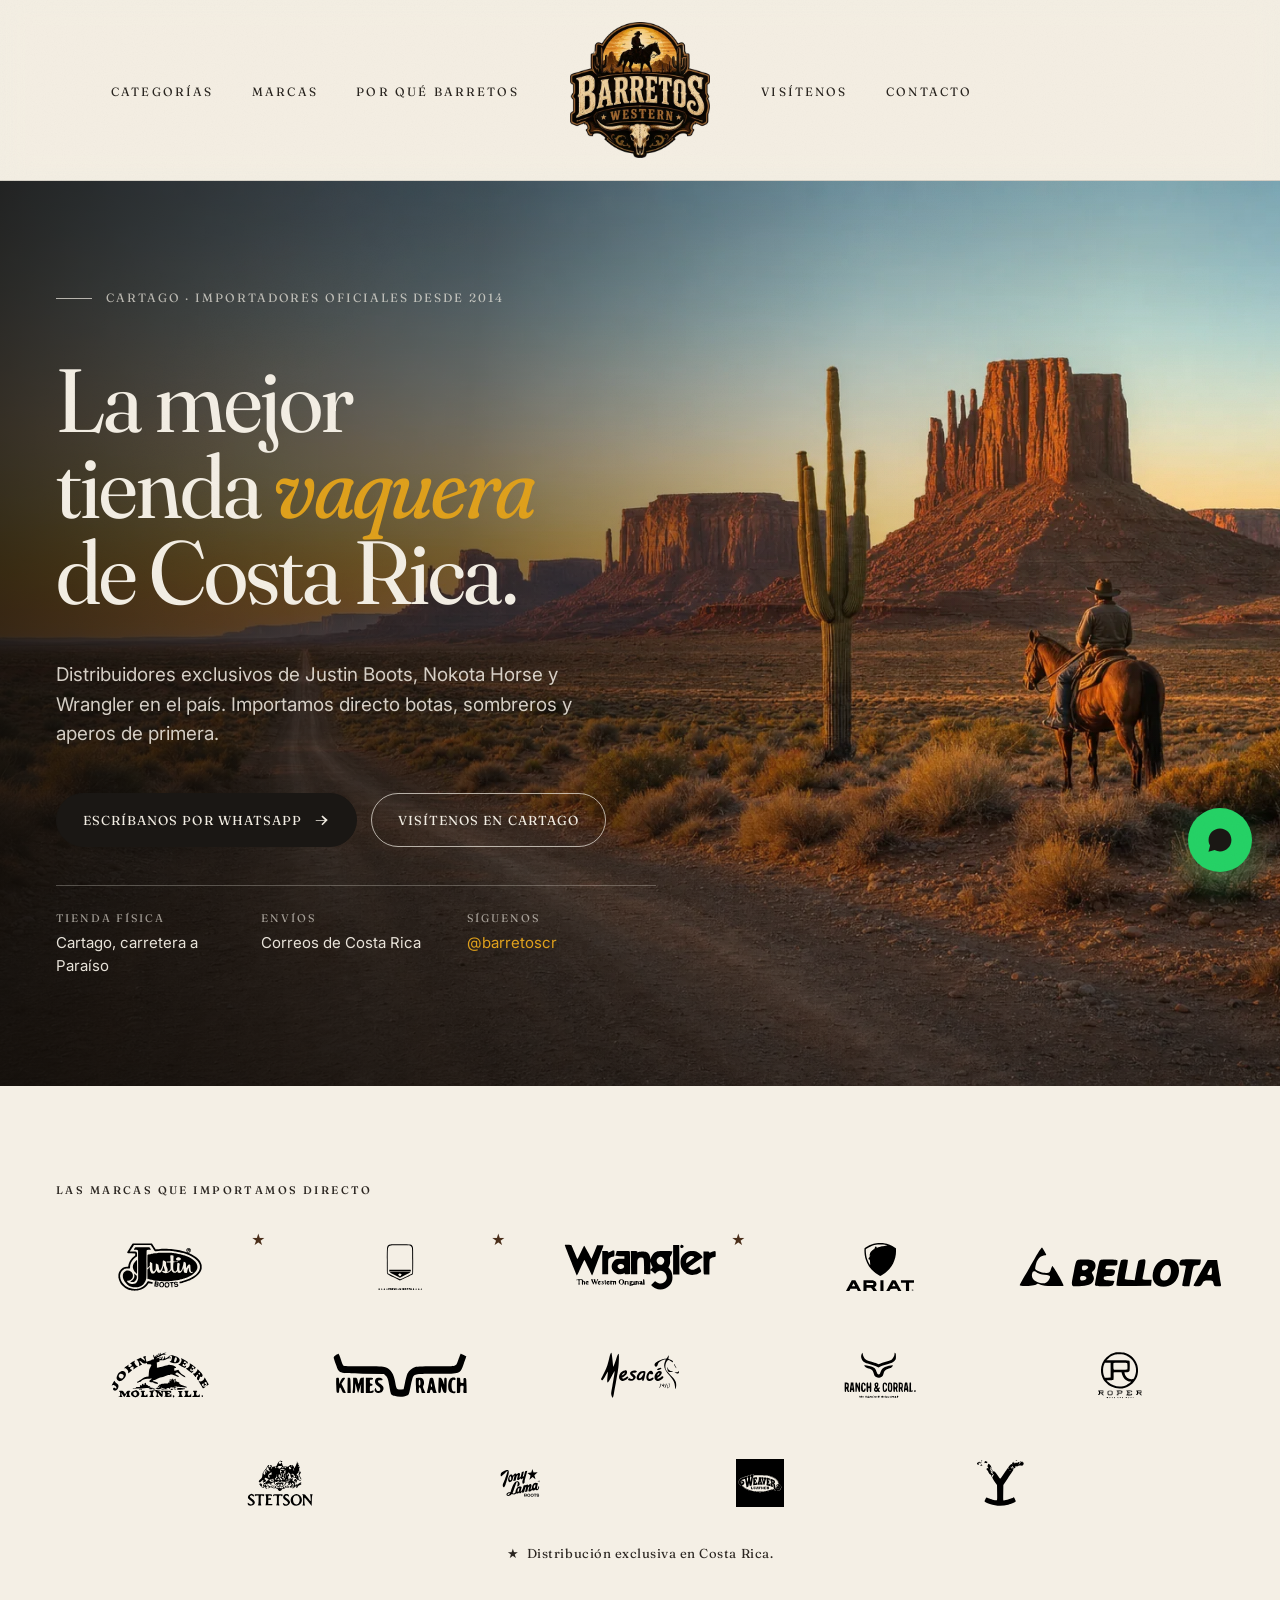
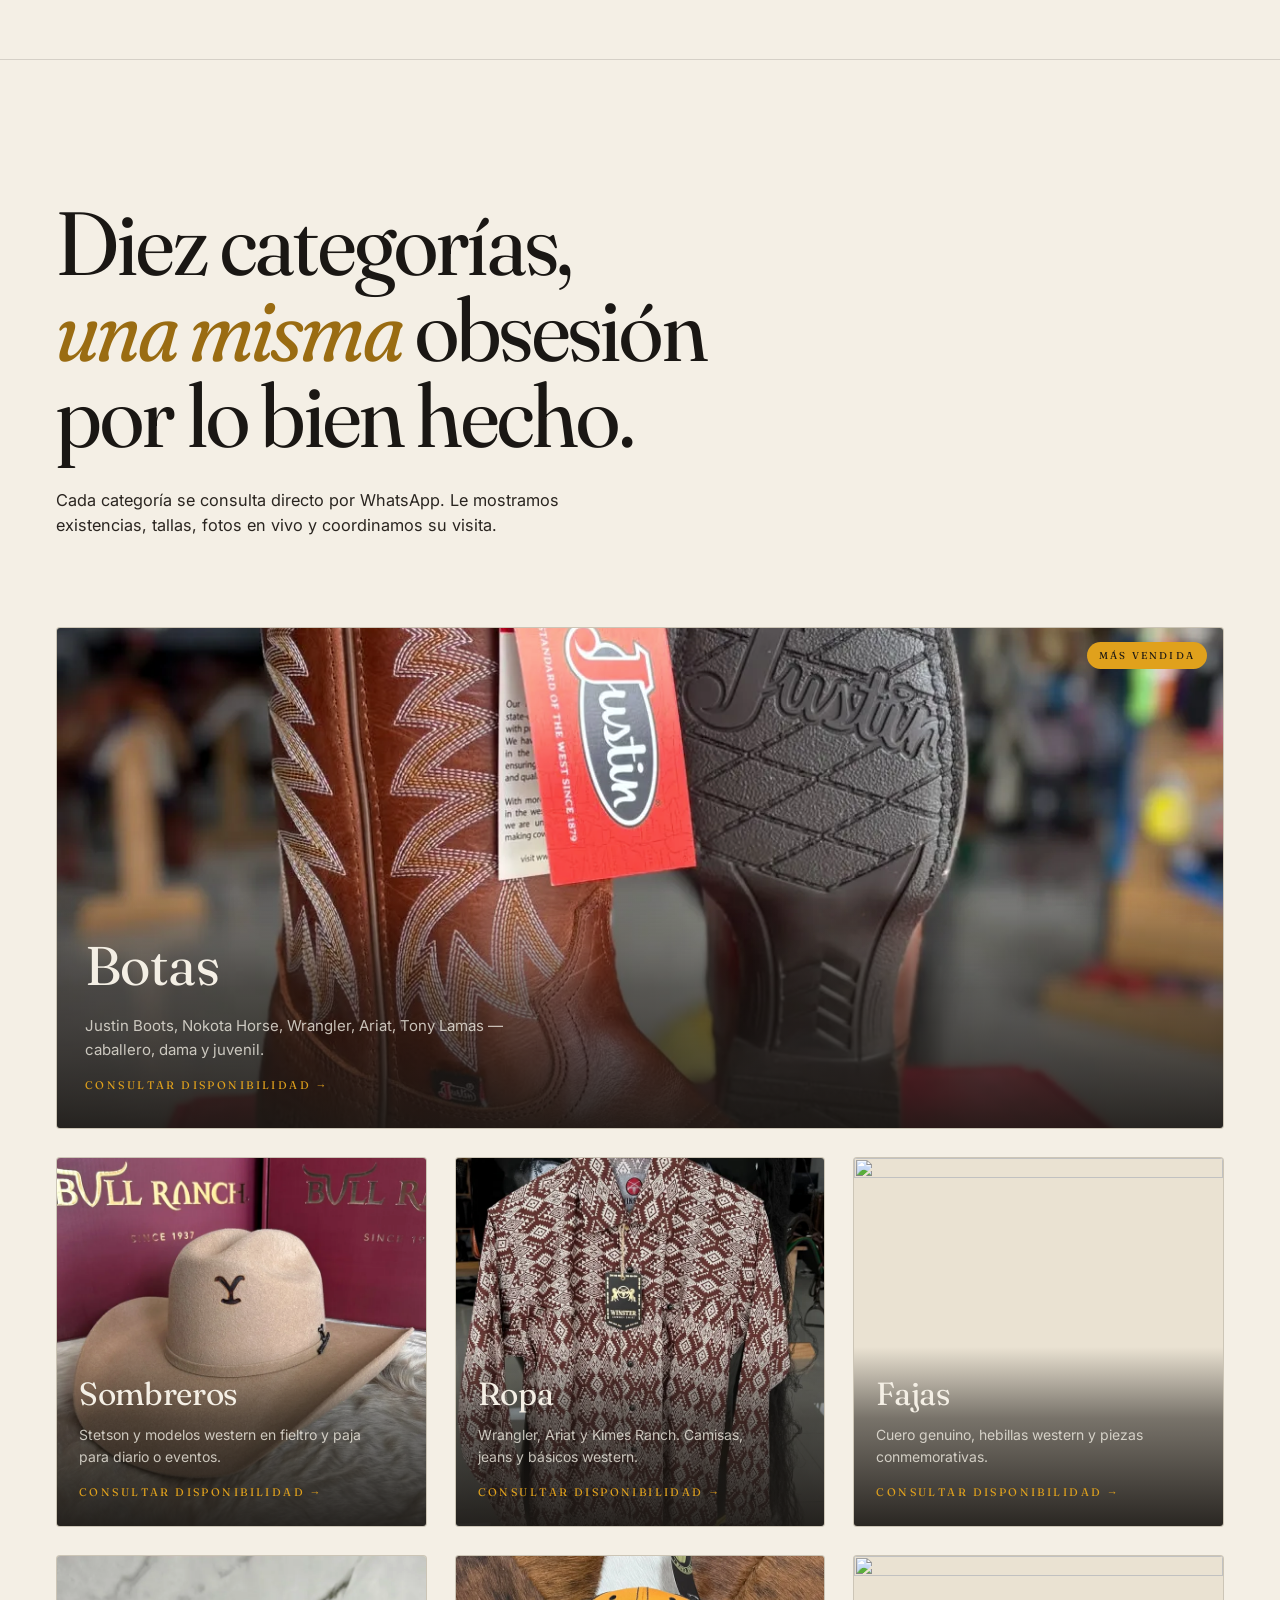
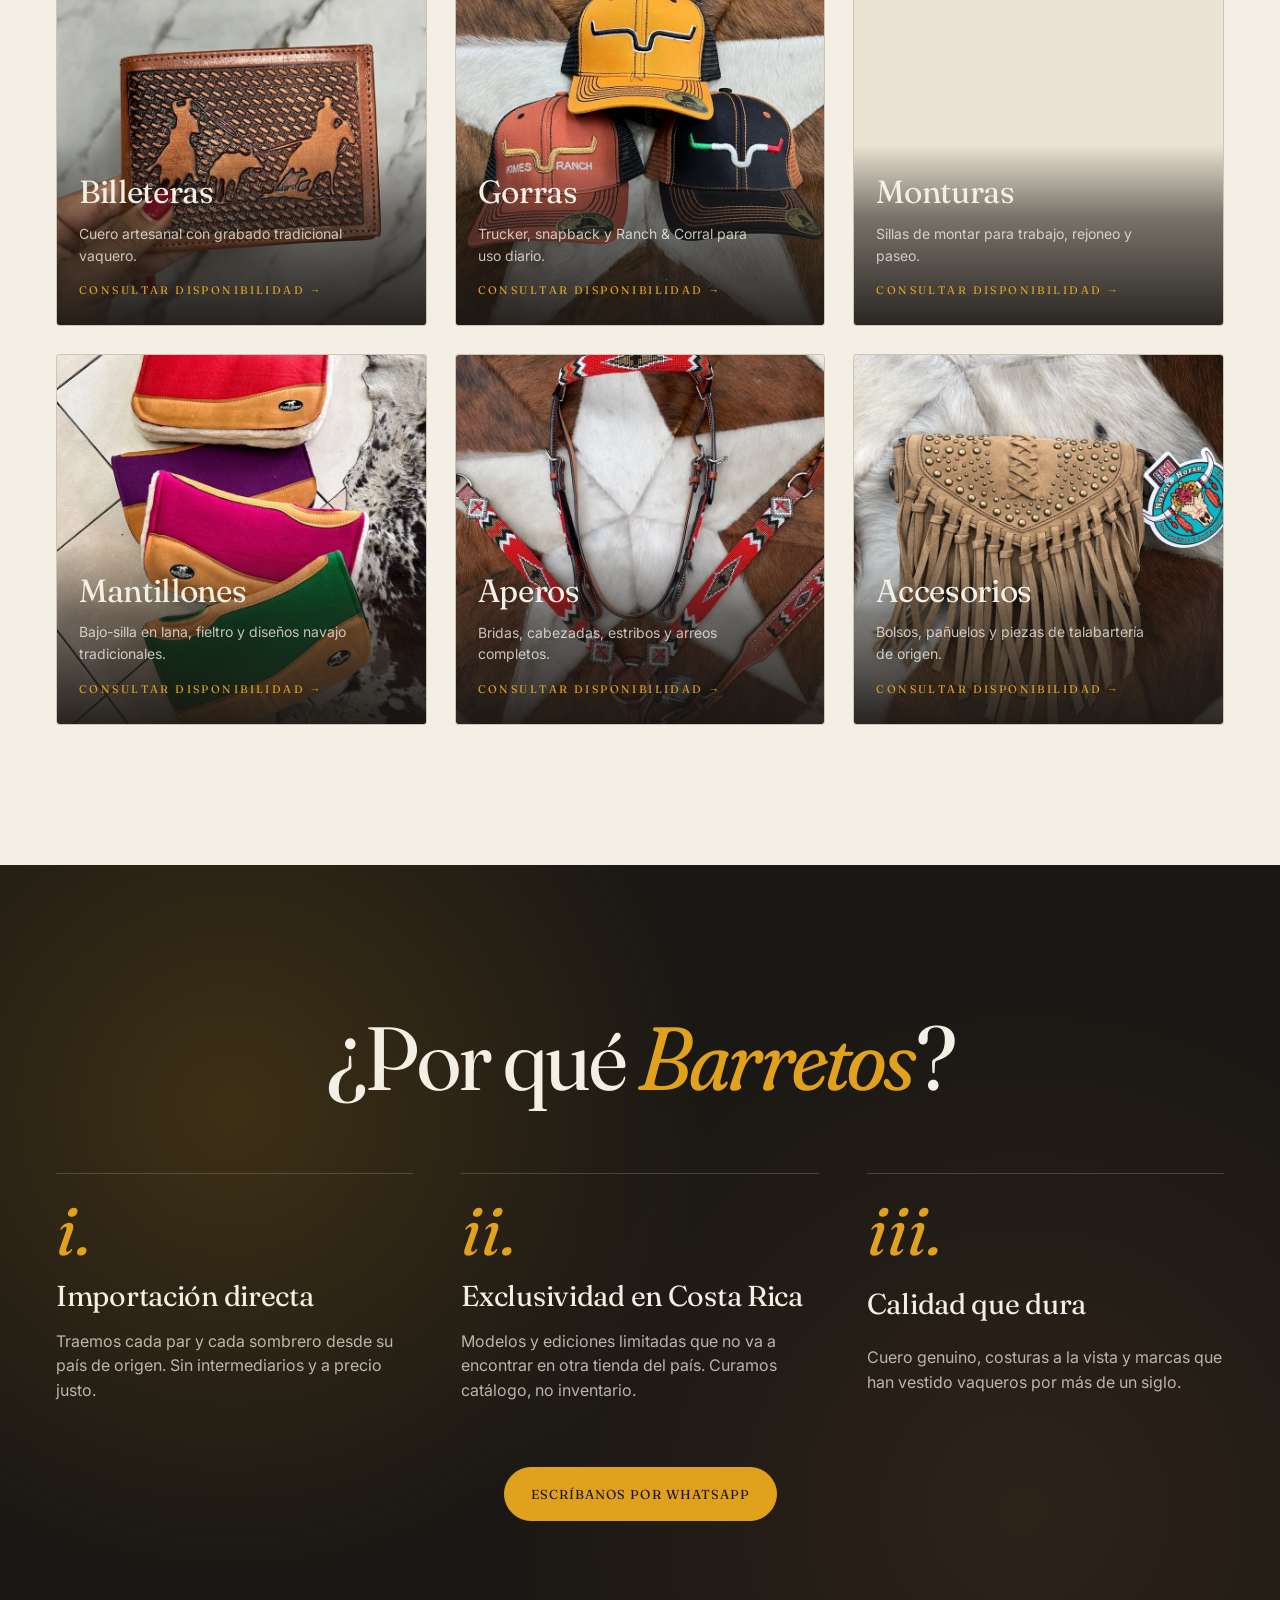
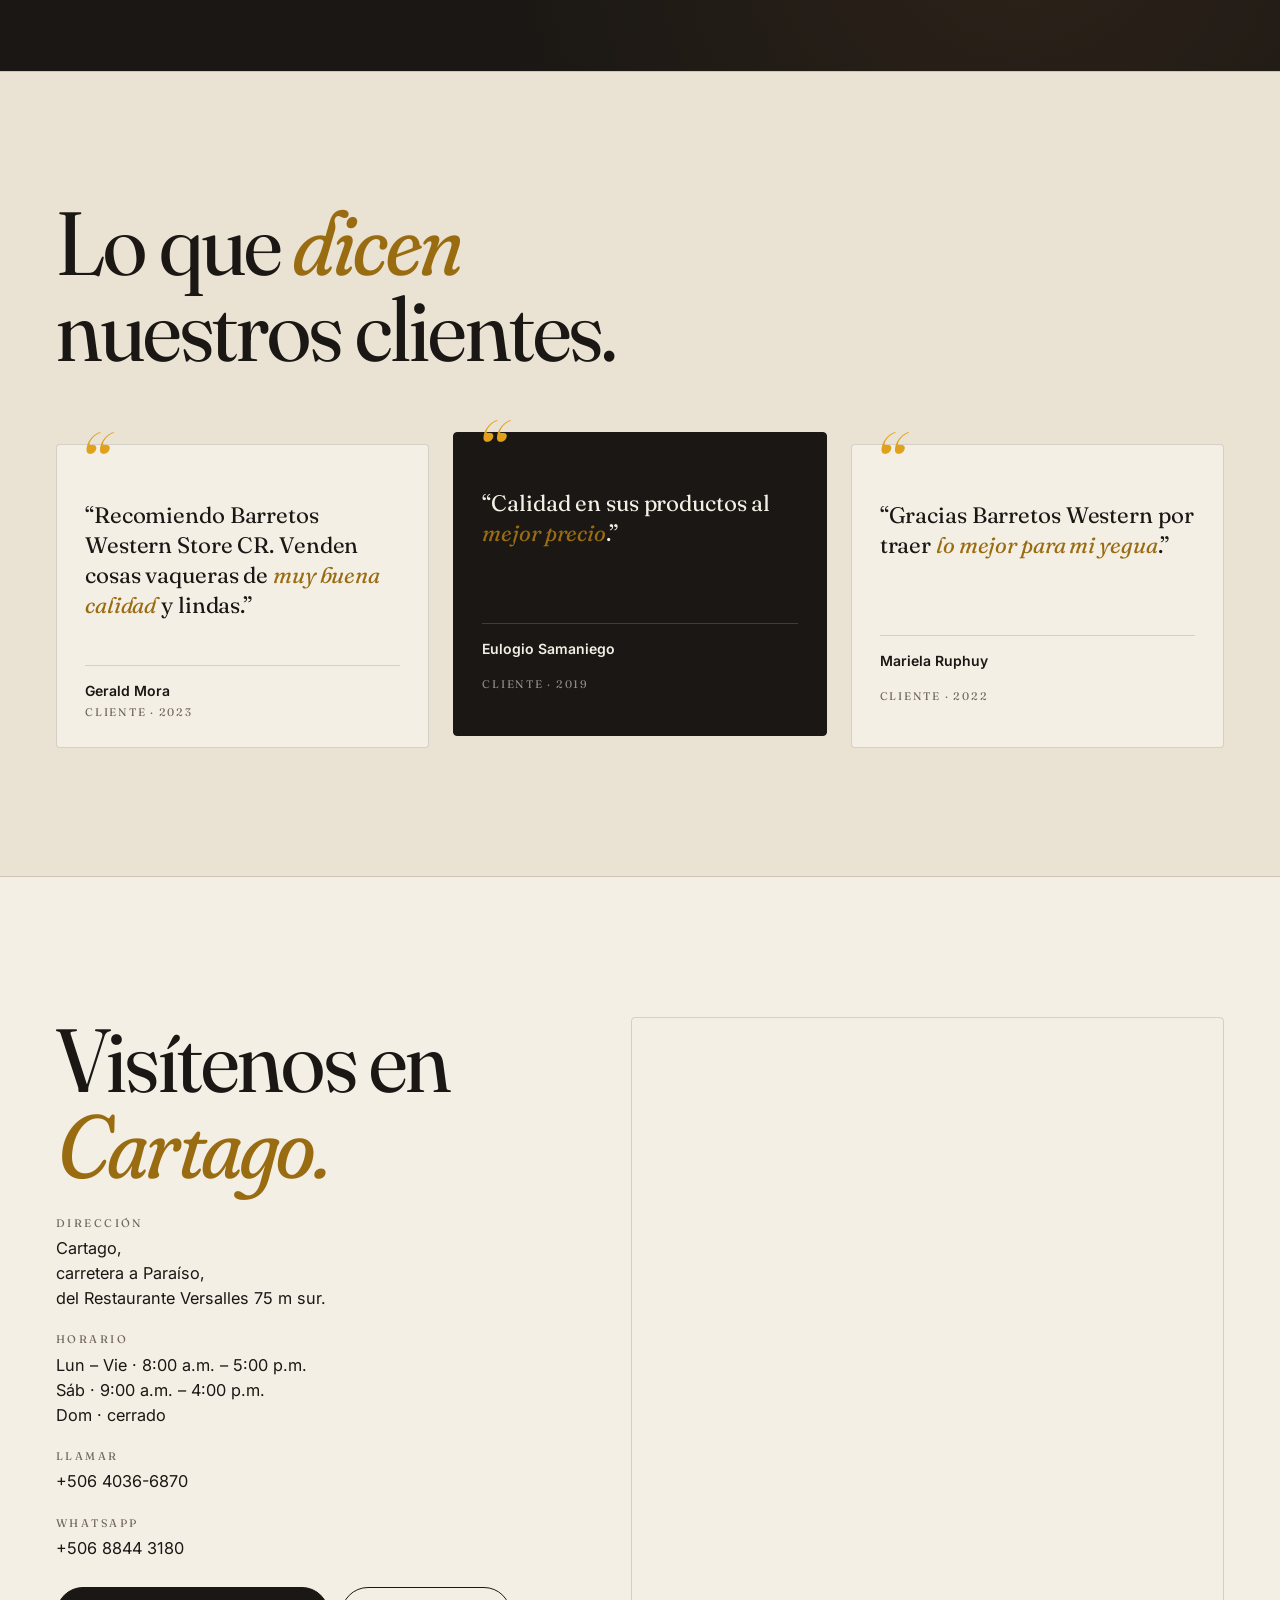
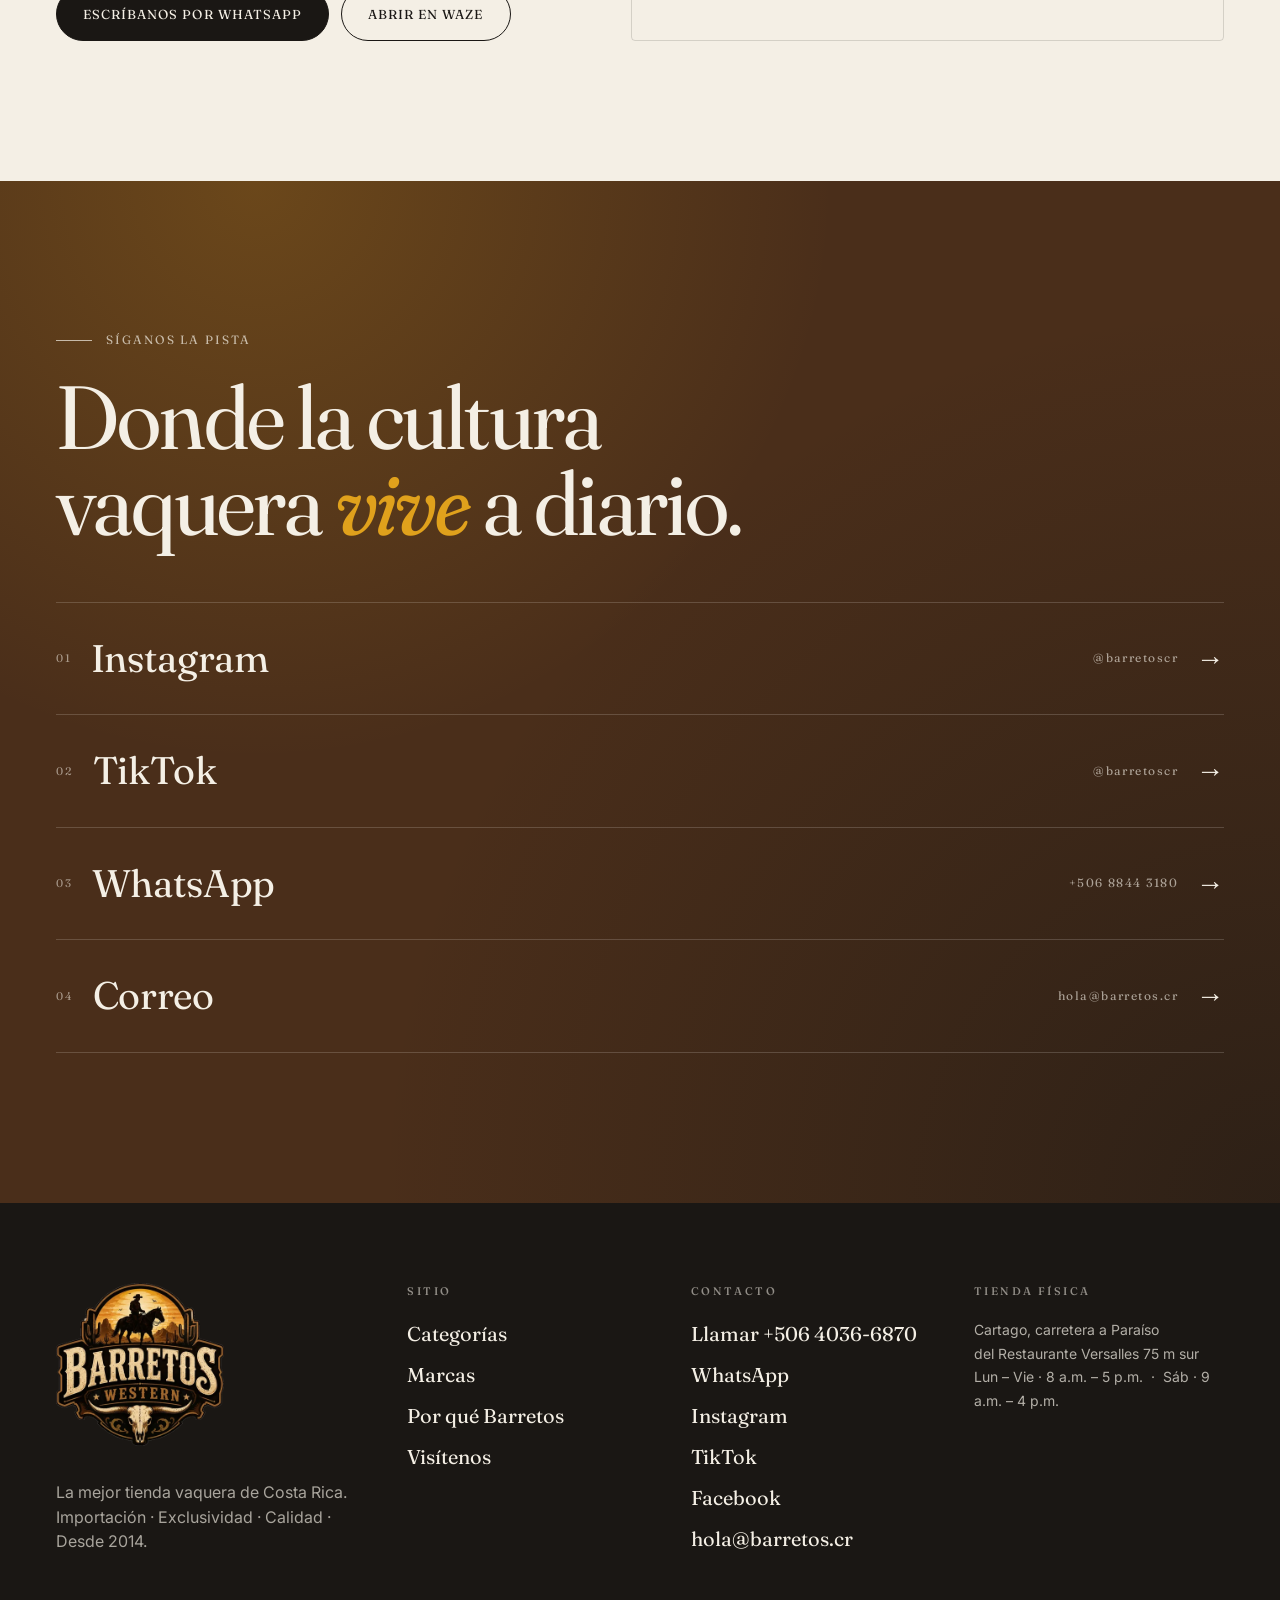
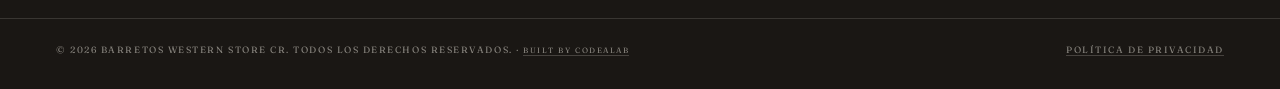
==== index.html @ cfe8e781 "fix(a11y): MEDIO/BAJO codex — contraste, JSON-LD, referrerpolicy, og privacidad, fonts async - FAB W" ====
<!doctype html>
<html lang="es-CR">
<head>
<meta charset="utf-8">
<meta name="viewport" content="width=device-width, initial-scale=1, viewport-fit=cover">
<meta name="theme-color" content="#1A1714">

<link rel="icon" href="favicon.ico" sizes="any">
<link rel="icon" href="assets/favicon.svg" type="image/svg+xml">
<link rel="apple-touch-icon" href="apple-touch-icon.png">

<title>Barretos Western Store · Tienda Vaquera en Cartago, Costa Rica</title>
<meta name="description" content="Distribuidores exclusivos de Justin Boots, Nokota Horse y Wrangler en Costa Rica. Botas, sombreros y aperos western importados directo desde 2014. Escríbanos por WhatsApp.">
<link rel="canonical" href="https://barretos.cr/">

<meta name="google-site-verification" content="Bd5Yy27x1V4vq8RcGWsoRCzhiceaFvMi2qmmuk29bGI">

<meta property="og:type" content="website">
<meta property="og:locale" content="es_CR">
<meta property="og:site_name" content="Barretos Western Store">
<meta property="og:title" content="Barretos Western Store · La mejor tienda vaquera de Costa Rica">
<meta property="og:description" content="Distribuidores exclusivos de Justin Boots, Nokota Horse y Wrangler en Costa Rica. Botas, sombreros y aperos western importados directo desde 2014. Escríbanos por WhatsApp.">
<meta property="og:url" content="https://barretos.cr/">
<meta property="og:image" content="https://barretos.cr/og.jpg">
<meta property="og:image:width" content="1200">
<meta property="og:image:height" content="630">
<meta property="og:image:type" content="image/jpeg">
<meta property="og:image:alt" content="Logo de Barretos Western Store sobre fondo crema">
<meta name="twitter:card" content="summary_large_image">
<meta name="twitter:image" content="https://barretos.cr/og.jpg">
<meta name="twitter:image:alt" content="Logo de Barretos Western Store">

<link rel="preconnect" href="https://fonts.googleapis.com">
<link rel="preconnect" href="https://fonts.gstatic.com" crossorigin>
<link rel="preconnect" href="https://images.unsplash.com">
<link href="https://fonts.googleapis.com/css2?family=Fraunces:ital,opsz,wght,SOFT@0,9..144,300..900,30..100;1,9..144,300..900,30..100&family=Inter:wght@300;400;500;600;700&display=swap" rel="stylesheet" media="print" onload="this.media='all'">
<noscript><link href="https://fonts.googleapis.com/css2?family=Fraunces:ital,opsz,wght,SOFT@0,9..144,300..900,30..100;1,9..144,300..900,30..100&family=Inter:wght@300;400;500;600;700&display=swap" rel="stylesheet"></noscript>

<link rel="stylesheet" href="assets/styles.css?v=20260610">

<script type="application/ld+json">
{
  "@context": "https://schema.org",
  "@type": "ClothingStore",
  "@id": "https://barretos.cr/#store",
  "name": "Barretos Western Store",
  "alternateName": "Barretos CR",
  "legalName": "Grupo Barretos Sociedad Anónima",
  "taxID": "3-101-903898",
  "url": "https://barretos.cr",
  "logo": "https://barretos.cr/assets/logo-illustrated-800.webp",
  "image": "https://barretos.cr/og.jpg",
  "description": "Tienda vaquera líder en Cartago, Costa Rica. Botas, sombreros, camisas, cinturones y accesorios western importados de marcas reconocidas a nivel mundial.",
  "telephone": "+50640366870",
  "email": "hola@barretos.cr",
  "contactPoint": [
    {
      "@type": "ContactPoint",
      "telephone": "+50640366870",
      "contactType": "customer service",
      "areaServed": "CR",
      "availableLanguage": ["Spanish"]
    },
    {
      "@type": "ContactPoint",
      "telephone": "+50688443180",
      "contactType": "sales",
      "areaServed": "CR",
      "availableLanguage": ["Spanish"]
    }
  ],
  "priceRange": "$$",
  "currenciesAccepted": "CRC, USD",
  "address": {
    "@type": "PostalAddress",
    "streetAddress": "Carretera a Paraíso, del Restaurante Versalles 75 m sur",
    "addressLocality": "Cartago",
    "addressRegion": "Cartago",
    "postalCode": "30101",
    "addressCountry": "CR"
  },
  "geo": {
    "@type": "GeoCoordinates",
    "latitude": 9.8600137,
    "longitude": -83.9061027
  },
  "openingHoursSpecification": [
    {
      "@type": "OpeningHoursSpecification",
      "dayOfWeek": ["Monday","Tuesday","Wednesday","Thursday","Friday"],
      "opens": "08:00",
      "closes": "17:00"
    },
    {
      "@type": "OpeningHoursSpecification",
      "dayOfWeek": "Saturday",
      "opens": "09:00",
      "closes": "16:00"
    }
  ],
  "sameAs": [
    "https://www.instagram.com/barretoscr/",
    "https://www.tiktok.com/@barretoscr",
    "https://www.facebook.com/LaredoWesternWearCR/"
  ]
}
</script>

</head>
<body>
<a class="skip-link" href="#main">Saltar al contenido</a>

<header class="site-header" data-header>
  <div class="container header-inner">
    <button class="nav-toggle" data-nav-toggle aria-label="Abrir menú" aria-expanded="false" aria-controls="mobile-nav">
      <span></span><span></span><span></span>
    </button>

    <nav class="site-nav site-nav--left" aria-label="Navegación principal izquierda">
      <ul>
        <li><a href="#categorias">Categorías</a></li>
        <li><a href="#marcas">Marcas</a></li>
        <li><a href="#por-que">Por qué Barretos</a></li>
      </ul>
    </nav>

    <a class="brand" href="/" aria-label="Barretos Western Store, inicio">
      <img class="brand-mark" src="assets/logo-illustrated-400.webp" srcset="assets/logo-illustrated-400.webp 400w, assets/logo-illustrated-800.webp 800w" sizes="(min-width: 860px) 140px, 96px" width="1211" height="1174" alt="Barretos Western Store CR">

    </a>

    <nav class="site-nav site-nav--right" aria-label="Navegación principal derecha">
      <ul>
        <!-- <li><a href="#instagram">Galería</a></li> — oculto con el feed de IG -->
        <li><a href="#visitenos">Visítenos</a></li>
        <li><a href="#connect">Contacto</a></li>
      </ul>
    </nav>

    <span class="header-spacer" aria-hidden="true"></span>
  </div>

  <div class="mobile-nav" id="mobile-nav" hidden>
    <ul>
      <li><a href="#categorias">Categorías</a></li>
      <li><a href="#marcas">Marcas</a></li>
      <li><a href="#por-que">Por qué Barretos</a></li>
      <!-- <li><a href="#instagram">Galería</a></li> — oculto con el feed de IG -->
      <li><a href="#testimonios">Testimonios</a></li>
      <li><a href="#visitenos">Visítenos</a></li>
      <li><a href="#connect">Contacto</a></li>
    </ul>
  </div>
</header>

<a class="fab-whatsapp" href="https://wa.me/50688443180?text=Hola%20Barretos" rel="noopener" aria-label="Escribir por WhatsApp">
  <svg viewBox="0 0 24 24" width="28" height="28" aria-hidden="true">
    <path fill="currentColor" d="M17.5 14.4c-.3-.1-1.7-.8-2-.9-.3-.1-.5-.2-.7.2-.2.3-.8.9-1 1.1-.2.2-.4.2-.7.1-.3-.1-1.3-.5-2.5-1.5-.9-.8-1.5-1.8-1.7-2.1-.2-.3 0-.5.1-.6.1-.1.3-.4.4-.5.2-.2.2-.3.3-.5.1-.2 0-.4 0-.5-.1-.1-.7-1.7-1-2.3-.2-.5-.5-.5-.7-.5h-.6c-.2 0-.5.1-.8.4-.3.3-1 1-1 2.4 0 1.5 1 2.8 1.2 3 .1.2 2.1 3.2 5 4.4.7.3 1.3.5 1.7.6.7.2 1.4.2 1.9.1.6-.1 1.7-.7 2-1.4.2-.7.2-1.2.2-1.4 0-.1-.2-.2-.5-.4M12 2.2C6.6 2.2 2.2 6.6 2.2 12c0 1.7.4 3.3 1.3 4.8L2.1 22l5.3-1.4c1.4.8 3 1.2 4.6 1.2 5.4 0 9.8-4.4 9.8-9.8S17.4 2.2 12 2.2"/>
  </svg>
  <span class="fab-label">WhatsApp</span>
</a>

<main id="main">

  <!-- ━━━━━━━━━━━━━━━━━━━━ HERO ━━━━━━━━━━━━━━━━━━━━ -->
  <section class="hero" aria-labelledby="hero-title">
    <!-- TODO alt: deja vacío — imagen decorativa de ambiente (paisaje desértico al atardecer) -->
    <picture>
      <!-- Portrait crop for phones/tablets (taller source = sharp on hi-DPR vertical viewports) -->
      <source media="(max-width: 959px)" srcset="assets/hero-desert-portrait.webp" width="1024" height="1536">
      <img class="hero-img" src="assets/hero-desert.webp" alt="" aria-hidden="true"
           width="1536" height="1024" fetchpriority="high">
    </picture>
    <div class="container hero-grid">
      <div class="hero-copy">
        <p class="eyebrow eyebrow--light">
          <span class="rule"></span>
          Cartago · Importadores oficiales desde 2014
        </p>
        <h1 id="hero-title" class="display display--light">
          La mejor tienda
          <em>vaquera</em>
          de Costa&nbsp;Rica.
        </h1>
        <p class="lead lead--light">
          Distribuidores exclusivos de Justin Boots, Nokota Horse y Wrangler
          en el país. Importamos directo botas, sombreros y aperos de primera.
        </p>
        <div class="hero-cta">
          <a class="btn btn--primary" href="https://wa.me/50688443180?text=Hola%20Barretos%2C%20quiero%20m%C3%A1s%20info" rel="noopener">
            Escríbanos por WhatsApp
            <svg viewBox="0 0 24 24" width="18" height="18" aria-hidden="true"><path fill="currentColor" d="M5 12h12.2l-4.6-4.6 1.4-1.4L21 12l-7 7-1.4-1.4 4.6-4.6H5z"/></svg>
          </a>
          <a class="btn btn--ghost btn--ghost-light" href="#visitenos">Visítenos en Cartago</a>
        </div>

        <dl class="hero-meta hero-meta--light">
          <div>
            <dt>Tienda física</dt>
            <dd>Cartago, carretera a Paraíso</dd>
          </div>
          <div>
            <dt>Envíos</dt>
            <dd>Correos de Costa Rica</dd>
          </div>
          <div>
            <dt>Síguenos</dt>
            <dd><a href="https://instagram.com/barretoscr" rel="noopener">@barretoscr</a></dd>
          </div>
        </dl>
      </div>
    </div>
  </section>

  <!-- ━━━━━━━━━━━━━━━━━━━━ MARCAS ━━━━━━━━━━━━━━━━━━━━ -->
  <section class="brands" id="marcas" aria-labelledby="brands-title">
    <div class="container">
      <header class="section-head section-head--mini">
        <h2 id="brands-title" class="kicker">Las marcas que importamos directo</h2>
      </header>
      <ul class="brand-grid" role="list">
        <li class="brand brand--exclusive">
          <img class="brand-logo" src="assets/brands/justin-boots.svg" alt="Justin Boots" title="Justin Boots — Distribución exclusiva en Costa Rica" loading="lazy">
          <span class="brand-tag" aria-label="Distribución exclusiva en Costa Rica">★</span>
        </li>
        <li class="brand brand--exclusive">
          <img class="brand-logo" src="assets/brands/nokota-horse.svg" alt="Nokota Horse" title="Nokota Horse — Distribución exclusiva en Costa Rica" loading="lazy">
          <span class="brand-tag" aria-label="Distribución exclusiva en Costa Rica">★</span>
        </li>
        <li class="brand brand--exclusive">
          <img class="brand-logo" src="assets/brands/wrangler.svg" alt="Wrangler" title="Wrangler — Distribución exclusiva en Costa Rica" loading="lazy">
          <span class="brand-tag" aria-label="Distribución exclusiva en Costa Rica">★</span>
        </li>
        <li class="brand">
          <img class="brand-logo" src="assets/brands/ariat.svg" alt="Ariat" title="Ariat" loading="lazy">
        </li>
        <li class="brand">
          <img class="brand-logo" src="assets/brands/bellota.svg" alt="Bellota" title="Bellota" loading="lazy">
        </li>
        <li class="brand">
          <img class="brand-logo" src="assets/brands/john-deere.svg" alt="John Deere" title="John Deere" loading="lazy">
        </li>
        <li class="brand">
          <img class="brand-logo" src="assets/brands/kimes-ranch.svg" alt="Kimes Ranch" title="Kimes Ranch" loading="lazy">
        </li>
        <li class="brand">
          <img class="brand-logo" src="assets/brands/mesace.svg" alt="Mesacé" title="Mesacé" loading="lazy">
        </li>
        <li class="brand">
          <img class="brand-logo" src="assets/brands/ranch-corral.svg" alt="Ranch &amp; Corral" title="Ranch & Corral" loading="lazy">
        </li>
        <li class="brand">
          <img class="brand-logo" src="assets/brands/roper.svg" alt="Roper" title="Roper" loading="lazy">
        </li>
        <li class="brand">
          <img class="brand-logo" src="assets/brands/stetson.svg" alt="Stetson" title="Stetson" loading="lazy">
        </li>
        <li class="brand">
          <img class="brand-logo" src="assets/brands/tony-lamas.svg" alt="Tony Lamas" title="Tony Lamas" loading="lazy">
        </li>
        <li class="brand">
          <img class="brand-logo" src="assets/brands/weaver.svg" alt="Weaver Leather" title="Weaver Leather" loading="lazy">
        </li>
        <li class="brand">
          <img class="brand-logo" src="assets/brands/yellowstone.svg" alt="Yellowstone" title="Yellowstone" loading="lazy">
        </li>
      </ul>
      <p class="brand-legend"><span class="brand-tag" aria-hidden="true">★</span> Distribución exclusiva en Costa Rica.</p>
    </div>
  </section>

  <!-- ━━━━━━━━━━━━━━━━━━━━ CATEGORÍAS ━━━━━━━━━━━━━━━━━━━━ -->
  <section class="categories" id="categorias" aria-labelledby="cat-title">
    <div class="container">
      <header class="section-head">
        <h2 id="cat-title" class="display display--md">
          Diez categorías,<br>
          <em>una misma</em> obsesión por lo bien hecho.
        </h2>
        <p class="section-sub">
          Cada categoría se consulta directo por WhatsApp. Le mostramos
          existencias, tallas, fotos en vivo y coordinamos su visita.
        </p>
      </header>

      <!--
        Fotos reales del catálogo (assets/categorias/, curadas en
        docs/client-photos/productos/selects/). Cada tarjeta lleva dos:
        la base y una segunda (.cat-img--alt) que entra por crossfade
        en hover (desktop) o alternancia automática (touch).
        TODO pendiente del cliente: fotos reales de Fajas y Monturas
        (esas dos tarjetas siguen con placeholder de Unsplash).
      -->
      <ul class="cat-grid" role="list">
        <li class="cat-card cat-card--lg">
          <a href="https://wa.me/50688443180?text=Hola%20Barretos%2C%20quiero%20ver%20botas" rel="noopener">
            <span class="cat-badge" aria-label="Categoría más vendida">Más vendida</span>
            <img src="assets/categorias/botas-1.webp" alt="Botas Justin Boots de cuero cognac sobre su caja original — caballero" loading="lazy" width="1200" height="1200">
            <img class="cat-img--alt" src="assets/categorias/botas-2.webp" alt="" aria-hidden="true" loading="lazy" width="1200" height="1200">
            <div class="cat-body">
              <h3>Botas</h3>
              <p>Justin Boots, Nokota Horse, Wrangler, Ariat, Tony Lamas — caballero, dama y juvenil.</p>
              <span class="cat-link">Consultar disponibilidad &rarr;</span>
            </div>
          </a>
        </li>

        <li class="cat-card">
          <a href="https://wa.me/50688443180?text=Hola%20Barretos%2C%20quiero%20ver%20sombreros" rel="noopener">
            <img src="assets/categorias/sombreros-1.webp" alt="Sombrero Yellowstone de fieltro camel sobre cajas Bull Ranch" loading="lazy" width="800" height="800">
            <img class="cat-img--alt" src="assets/categorias/sombreros-2.webp" alt="" aria-hidden="true" loading="lazy" width="800" height="800">
            <div class="cat-body">
              <h3>Sombreros</h3>
              <p>Stetson y modelos western en fieltro y paja para diario o eventos.</p>
              <span class="cat-link">Consultar disponibilidad &rarr;</span>
            </div>
          </a>
        </li>

        <li class="cat-card">
          <a href="https://wa.me/50688443180?text=Hola%20Barretos%2C%20quiero%20ver%20ropa" rel="noopener">
            <img src="assets/categorias/ropa-1.webp" alt="Camisa western Winster con patrón azteca café y crema — caballero" loading="lazy" width="800" height="800">
            <img class="cat-img--alt" src="assets/categorias/ropa-2.webp" alt="" aria-hidden="true" loading="lazy" width="800" height="800">
            <div class="cat-body">
              <h3>Ropa</h3>
              <p>Wrangler, Ariat y Kimes Ranch. Camisas, jeans y básicos western.</p>
              <span class="cat-link">Consultar disponibilidad &rarr;</span>
            </div>
          </a>
        </li>

        <li class="cat-card">
          <a href="https://wa.me/50688443180?text=Hola%20Barretos%2C%20quiero%20ver%20fajas" rel="noopener">
            <!-- TODO alt: descripción SEO de la faja destacada -->
            <img src="https://images.unsplash.com/photo-1624222247344-550fb60583dc?auto=format&fit=crop&w=800&q=80" alt="" loading="lazy" width="800" height="800">
            <div class="cat-body">
              <h3>Fajas</h3>
              <p>Cuero genuino, hebillas western y piezas conmemorativas.</p>
              <span class="cat-link">Consultar disponibilidad &rarr;</span>
            </div>
          </a>
        </li>

        <li class="cat-card">
          <a href="https://wa.me/50688443180?text=Hola%20Barretos%2C%20quiero%20ver%20billeteras" rel="noopener">
            <img src="assets/categorias/billeteras-1.webp" alt="Billetera de cuero grabado a mano con escena de vaqueros lazando" loading="lazy" width="800" height="800">
            <img class="cat-img--alt" src="assets/categorias/billeteras-2.webp" alt="" aria-hidden="true" loading="lazy" width="800" height="800">
            <div class="cat-body">
              <h3>Billeteras</h3>
              <p>Cuero artesanal con grabado tradicional vaquero.</p>
              <span class="cat-link">Consultar disponibilidad &rarr;</span>
            </div>
          </a>
        </li>

        <li class="cat-card">
          <a href="https://wa.me/50688443180?text=Hola%20Barretos%2C%20quiero%20ver%20gorras" rel="noopener">
            <img src="assets/categorias/gorras-1.webp" alt="Gorras trucker Kimes Ranch en mostaza, óxido y negro" loading="lazy" width="800" height="800">
            <img class="cat-img--alt" src="assets/categorias/gorras-2.webp" alt="" aria-hidden="true" loading="lazy" width="800" height="800">
            <div class="cat-body">
              <h3>Gorras</h3>
              <p>Trucker, snapback y Ranch &amp; Corral para uso diario.</p>
              <span class="cat-link">Consultar disponibilidad &rarr;</span>
            </div>
          </a>
        </li>

        <li class="cat-card">
          <a href="https://wa.me/50688443180?text=Hola%20Barretos%2C%20quiero%20ver%20monturas" rel="noopener">
            <!-- TODO alt: descripción SEO de la montura destacada -->
            <img src="https://images.unsplash.com/photo-1601925260368-ae2f83cf8b7f?auto=format&fit=crop&w=800&q=80" alt="" loading="lazy" width="800" height="800">
            <div class="cat-body">
              <h3>Monturas</h3>
              <p>Sillas de montar para trabajo, rejoneo y paseo.</p>
              <span class="cat-link">Consultar disponibilidad &rarr;</span>
            </div>
          </a>
        </li>

        <li class="cat-card">
          <a href="https://wa.me/50688443180?text=Hola%20Barretos%2C%20quiero%20ver%20mantillones" rel="noopener">
            <img src="assets/categorias/mantillones-2.webp" alt="Mantillones Boots Horse de fieltro en colores con base de borrega" loading="lazy" width="800" height="800">
            <img class="cat-img--alt" src="assets/categorias/mantillones-1.webp" alt="" aria-hidden="true" loading="lazy" width="800" height="800">
            <div class="cat-body">
              <h3>Mantillones</h3>
              <p>Bajo-silla en lana, fieltro y diseños navajo tradicionales.</p>
              <span class="cat-link">Consultar disponibilidad &rarr;</span>
            </div>
          </a>
        </li>

        <li class="cat-card">
          <a href="https://wa.me/50688443180?text=Hola%20Barretos%2C%20quiero%20ver%20aperos" rel="noopener">
            <img src="assets/categorias/aperos-1.webp" alt="Cabezada y pechera con cuentas rojas sobre piel de vaca" loading="lazy" width="800" height="800">
            <img class="cat-img--alt" src="assets/categorias/aperos-2.webp" alt="" aria-hidden="true" loading="lazy" width="800" height="800">
            <div class="cat-body">
              <h3>Aperos</h3>
              <p>Bridas, cabezadas, estribos y arreos completos.</p>
              <span class="cat-link">Consultar disponibilidad &rarr;</span>
            </div>
          </a>
        </li>

        <li class="cat-card">
          <a href="https://wa.me/50688443180?text=Hola%20Barretos%2C%20quiero%20ver%20accesorios" rel="noopener">
            <img src="assets/categorias/accesorios-1.webp" alt="Bolso Nokota Horse de gamuza con flecos y tachuelas" loading="lazy" width="800" height="800">
            <img class="cat-img--alt" src="assets/categorias/accesorios-2.webp" alt="" aria-hidden="true" loading="lazy" width="800" height="800">
            <div class="cat-body">
              <h3>Accesorios</h3>
              <p>Bolsos, pañuelos y piezas de talabartería de origen.</p>
              <span class="cat-link">Consultar disponibilidad &rarr;</span>
            </div>
          </a>
        </li>
      </ul>
    </div>
  </section>

  <!-- ━━━━━━━━━━━━━━━━━━━━ POR QUÉ BARRETOS ━━━━━━━━━━━━━━━━━━━━ -->
  <section class="why" id="por-que" aria-labelledby="why-title">
    <div class="container">
      <header class="section-head section-head--center">
        <h2 id="why-title" class="display display--md display--light">
          ¿Por qué <em>Barretos</em>?
        </h2>
      </header>

      <ol class="why-grid" role="list">
        <li>
          <span class="why-num">i.</span>
          <h3>Importación directa</h3>
          <p>Traemos cada par y cada sombrero desde su país de origen. Sin intermediarios y a precio justo.</p>
        </li>
        <li>
          <span class="why-num">ii.</span>
          <h3>Exclusividad en Costa Rica</h3>
          <p>Modelos y ediciones limitadas que no va a encontrar en otra tienda del país. Curamos catálogo, no inventario.</p>
        </li>
        <li>
          <span class="why-num">iii.</span>
          <h3>Calidad que dura</h3>
          <p>Cuero genuino, costuras a la vista y marcas que han vestido vaqueros por más de un siglo.</p>
        </li>
      </ol>

      <div class="why-cta">
        <a class="btn btn--primary btn--light" href="https://wa.me/50688443180?text=Hola%20Barretos" rel="noopener">
          Escríbanos por WhatsApp
        </a>
      </div>
    </div>
  </section>

  <!-- ━━━━━━━━━━━━━━━━━━━━ INSTAGRAM LOOKBOOK (oculto temporalmente) ━━━━━━━━━━━━━━━━━━━━

    La sección "En vivo desde @barretoscr" se removió porque todavía mostraba
    placeholders de Unsplash, no el feed real. Para restaurarla tal cual estaba
    (rail + 6 ig-card + controles + enlaces "Galería" en el nav), revertir el
    commit que la ocultó:

        git revert <hash de "ux: hide Instagram lookbook">

    Luego re-agregar manualmente en privacidad/index.html el ítem "Galería" en
    el nav desktop (site-nav--right) y en el mobile-nav:
        <li><a href="../#instagram">Galería</a></li>

    Cuando se integre el feed real de @barretoscr (API o exportación manual),
    cada <img> debe llevar alt descriptivo del post. El CSS .lookbook / .ig-card
    permanece en styles.css, listo para reusar.
  ━━━━━━━━━━━━━━━━━━━━━━━━━━━━━━━━━━━━━━━━━━━━━━━━━━━━━━━━━━━━━━━━━━━━━━━━━━━━━━ -->

  <!-- ━━━━━━━━━━━━━━━━━━━━ TESTIMONIOS ━━━━━━━━━━━━━━━━━━━━ -->
  <section class="testimonials" id="testimonios" aria-labelledby="t-title">
    <div class="container">
      <header class="section-head">
        <h2 id="t-title" class="display display--md">
          Lo que <em>dicen</em> nuestros clientes.
        </h2>
      </header>

      <div class="t-grid">
        <figure class="t-card">
          <blockquote>
            <p>“Recomiendo Barretos Western Store CR. Venden cosas vaqueras de <em>muy buena calidad</em> y lindas.”</p>
          </blockquote>
          <figcaption>
            <strong>Gerald Mora</strong>
            <span>Cliente · 2023</span>
          </figcaption>
        </figure>

        <figure class="t-card t-card--accent">
          <blockquote>
            <p>“Calidad en sus productos al <em>mejor precio</em>.”</p>
          </blockquote>
          <figcaption>
            <strong>Eulogio Samaniego</strong>
            <span>Cliente · 2019</span>
          </figcaption>
        </figure>

        <figure class="t-card">
          <blockquote>
            <p>“Gracias Barretos Western por traer <em>lo mejor para mi yegua</em>.”</p>
          </blockquote>
          <figcaption>
            <strong>Mariela Ruphuy</strong>
            <span>Cliente · 2022</span>
          </figcaption>
        </figure>
      </div>
    </div>
  </section>

  <!-- ━━━━━━━━━━━━━━━━━━━━ VISÍTANOS ━━━━━━━━━━━━━━━━━━━━ -->
  <section class="visit" id="visitenos" aria-labelledby="visit-title">
    <div class="container visit-grid">
      <div class="visit-copy">
        <h2 id="visit-title" class="display display--md">
          Visítenos en<br>
          <em>Cartago.</em>
        </h2>

        <dl class="visit-info">
          <div>
            <dt>Dirección</dt>
            <dd>Cartago,<br>carretera a Paraíso,<br>del Restaurante Versalles 75 m sur.</dd>
          </div>
          <div>
            <dt>Horario</dt>
            <dd>Lun – Vie · 8:00 a.m. – 5:00 p.m.<br>Sáb · 9:00 a.m. – 4:00 p.m.<br>Dom · cerrado</dd>
          </div>
          <div>
            <dt>Llamar</dt>
            <dd><a href="tel:+50640366870">+506 4036-6870</a></dd>
          </div>
          <div>
            <dt>WhatsApp</dt>
            <dd><a href="https://wa.me/50688443180" rel="noopener">+506 8844&nbsp;3180</a></dd>
          </div>
        </dl>

        <div class="visit-cta">
          <a class="btn btn--primary" href="https://wa.me/50688443180" rel="noopener">Escríbanos por WhatsApp</a>
          <a class="btn btn--ghost" href="https://waze.com/ul?ll=9.8600137,-83.9061027&navigate=yes" rel="noopener">Abrir en Waze</a>
        </div>
      </div>

      <div class="visit-map" aria-label="Mapa de ubicación de Barretos Western Store en Cartago">
        <iframe
          title="Ubicación Barretos Western Store, Cartago"
          src="https://www.google.com/maps/embed?pb=!1m18!1m12!1m3!1d452.27979514811955!2d-83.90610266001086!3d9.860013722922877!2m3!1f0!2f0!3f0!3m2!1i1024!2i768!4f13.1!3m3!1m2!1s0x8fa0df0044b1fad7%3A0x3543ecd8f7243706!2sBarretos%20Western%20Store%20CR!5e0!3m2!1sen!2sni!4v1780955307272!5m2!1sen!2sni"
          loading="lazy"
          referrerpolicy="strict-origin-when-cross-origin"
          width="100%"
          height="100%"
          style="border:0;"
          allowfullscreen></iframe>
      </div>
    </div>
  </section>

  <!-- ━━━━━━━━━━━━━━━━━━━━ CONECTA / NEWSLETTER ━━━━━━━━━━━━━━━━━━━━ -->
  <section class="connect" id="connect" aria-labelledby="connect-title">
    <div class="container connect-inner">
      <p class="eyebrow eyebrow--light"><span class="rule"></span>Síganos la pista</p>
      <h2 id="connect-title" class="display display--lg display--light">
        Donde la cultura vaquera <em>vive</em> a diario.
      </h2>

      <ul class="connect-grid" role="list">
        <li>
          <a href="https://instagram.com/barretoscr" rel="noopener">
            <span class="connect-tag">01</span>
            <span class="connect-name">Instagram</span>
            <span class="connect-handle">@barretoscr</span>
            <span class="connect-arrow" aria-hidden="true">&rarr;</span>
          </a>
        </li>
        <li>
          <a href="https://tiktok.com/@barretoscr" rel="noopener">
            <span class="connect-tag">02</span>
            <span class="connect-name">TikTok</span>
            <span class="connect-handle">@barretoscr</span>
            <span class="connect-arrow" aria-hidden="true">&rarr;</span>
          </a>
        </li>
        <li>
          <a href="https://wa.me/50688443180" rel="noopener">
            <span class="connect-tag">03</span>
            <span class="connect-name">WhatsApp</span>
            <span class="connect-handle">+506 8844 3180</span>
            <span class="connect-arrow" aria-hidden="true">&rarr;</span>
          </a>
        </li>
        <li>
          <a href="mailto:hola@barretos.cr">
            <span class="connect-tag">04</span>
            <span class="connect-name">Correo</span>
            <span class="connect-handle">hola@barretos.cr</span>
            <span class="connect-arrow" aria-hidden="true">&rarr;</span>
          </a>
        </li>
      </ul>
    </div>
  </section>

</main>

<footer class="site-footer">
  <div class="container footer-grid">
    <div class="footer-brand">
      <img class="footer-logo" src="assets/logo-illustrated-400.webp" srcset="assets/logo-illustrated-400.webp 400w, assets/logo-illustrated-800.webp 800w" sizes="160px" width="1211" height="1174" alt="Barretos Western Store CR" loading="lazy">

      <p>La mejor tienda vaquera de Costa Rica.<br>Importación · Exclusividad · Calidad · Desde 2014.</p>
    </div>

    <nav aria-label="Navegación pie de página" class="footer-nav">
      <h3>Sitio</h3>
      <ul>
        <li><a href="#categorias">Categorías</a></li>
        <li><a href="#marcas">Marcas</a></li>
        <li><a href="#por-que">Por qué Barretos</a></li>
        <li><a href="#visitenos">Visítenos</a></li>
      </ul>
    </nav>

    <div class="footer-nav">
      <h3>Contacto</h3>
      <ul>
        <li><a href="tel:+50640366870">Llamar +506 4036-6870</a></li>
        <li><a href="https://wa.me/50688443180" rel="noopener">WhatsApp</a></li>
        <li><a href="https://instagram.com/barretoscr" rel="noopener">Instagram</a></li>
        <li><a href="https://tiktok.com/@barretoscr" rel="noopener">TikTok</a></li>
        <li><a href="https://www.facebook.com/LaredoWesternWearCR/" rel="noopener">Facebook</a></li>
        <li><a href="mailto:hola@barretos.cr">hola@barretos.cr</a></li>
      </ul>
    </div>

    <div class="footer-nav">
      <h3>Tienda física</h3>
      <address>
        Cartago, carretera a Paraíso<br>
        del Restaurante Versalles 75 m sur<br>
        Lun – Vie · 8 a.m. – 5 p.m. &nbsp;·&nbsp; Sáb · 9 a.m. – 4 p.m.
      </address>
    </div>
  </div>

  <div class="container footer-bottom">
    <small>© <span data-year>2026</span> Barretos Western Store CR. Todos los derechos reservados. · <a class="built-by" href="https://codealab.com" rel="noopener" target="_blank">Built by CodeaLab</a></small>
    <small><a href="privacidad/">Política de privacidad</a></small>
  </div>
</footer>

<script src="assets/script.js" defer></script>

<!-- Google Analytics 4 — honra DNT / Global Privacy Control -->
<script>
  (function () {
    var dnt = navigator.doNotTrack === "1"
           || navigator.doNotTrack === "yes"
           || window.doNotTrack === "1"
           || navigator.msDoNotTrack === "1"
           || navigator.globalPrivacyControl === true;
    if (dnt) return;

    var s = document.createElement("script");
    s.async = true;
    s.src = "https://www.googletagmanager.com/gtag/js?id=G-MLCG6GS7YJ";
    document.head.appendChild(s);

    window.dataLayer = window.dataLayer || [];
    function gtag() { window.dataLayer.push(arguments); }
    window.gtag = gtag;
    gtag("js", new Date());
    gtag("config", "G-MLCG6GS7YJ", {
      anonymize_ip: true,
      cookie_flags: "SameSite=Strict;Secure"
    });
  })();
</script>

</body>
</html>
---- assets/styles.css ----
/* ━━━━━━━━━━━━━━━━━━━━━━━━━━━━━━━━━━━━━━━━━━━━━━━━━━━
   Barretos Western Store · Editorial Saloon
   Mobile-first · Cream dominant · Mustard accent
   ━━━━━━━━━━━━━━━━━━━━━━━━━━━━━━━━━━━━━━━━━━━━━━━━━━━ */

:root {
  --bg:        #F4EFE5;
  --bg-soft:   #EAE2D2;
  --ink:       #1A1714;
  --ink-soft:  #2A2520;
  --ink-mute:  #6F655A;
  --accent:    #E0A11C;
  --accent-deep: #9A6C12;
  --tabaco:    #4A2E1A;
  --miel:      #A06A38;
  --whatsapp:  #25D366;
  --rule:      rgba(26,23,20,0.14);
  --rule-strong: rgba(26,23,20,0.42);
  --grain-opacity: 0.05;

  --f-display: "Fraunces", "Times New Roman", serif;
  --f-body:    "Inter", system-ui, sans-serif;

  --container: 1280px;
  --gutter: clamp(20px, 5vw, 56px);

  --ease: cubic-bezier(.2,.7,.2,1);
}

*,*::before,*::after { box-sizing: border-box; }

html { -webkit-text-size-adjust: 100%; scroll-behavior: smooth; }
body {
  margin: 0;
  background: var(--bg);
  color: var(--ink);
  font-family: var(--f-body);
  font-size: 16px;
  line-height: 1.55;
  font-weight: 400;
  -webkit-font-smoothing: antialiased;
  text-rendering: optimizeLegibility;
  overflow-x: hidden;
}

/* Subtle grain across the whole page */
body::before {
  content: "";
  position: fixed; inset: 0;
  pointer-events: none;
  background-image: url("data:image/svg+xml;utf8,<svg xmlns='http://www.w3.org/2000/svg' width='200' height='200'><filter id='n'><feTurbulence type='fractalNoise' baseFrequency='0.9' numOctaves='2' stitchTiles='stitch'/><feColorMatrix values='0 0 0 0 0.1 0 0 0 0 0.09 0 0 0 0 0.08 0 0 0 0.6 0'/></filter><rect width='100%25' height='100%25' filter='url(%23n)'/></svg>");
  background-size: 200px 200px;
  opacity: var(--grain-opacity);
  z-index: 9999;
  mix-blend-mode: multiply;
}

img { max-width: 100%; display: block; height: auto; }

a { color: inherit; text-decoration: none; }
a:focus-visible,
button:focus-visible { outline: 2px solid var(--accent); outline-offset: 3px; border-radius: 2px; }

.container {
  width: 100%;
  max-width: var(--container);
  margin-inline: auto;
  padding-inline: var(--gutter);
}

.skip-link {
  position: absolute; top: -100px; left: 16px;
  background: var(--ink); color: var(--bg);
  padding: 12px 18px;
  z-index: 10000;
  font-family: var(--f-display);
  font-size: 13px;
  border-radius: 4px;
}
.skip-link:focus { top: 16px; }

/* ━━━━━━━━━━━━━━━━━━━━ Typography utilities ━━━━━━━━━━━━━━━━━━━━ */

.display {
  font-family: var(--f-display);
  font-weight: 400;
  font-variation-settings: "opsz" 96, "SOFT" 30;
  letter-spacing: -0.02em;
  line-height: 0.96;
  font-size: clamp(2.6rem, 8.5vw, 6.2rem);
  margin: 0;
  text-wrap: balance;
}
.display em {
  font-style: italic;
  font-variation-settings: "opsz" 144, "SOFT" 80;
  color: var(--accent-deep);
}
.display--md { font-size: clamp(2.1rem, 5.6vw, 4rem); }
.display--lg { font-size: clamp(3rem, 9vw, 7rem); }
.display--light { color: var(--bg); }
.display--light em { color: var(--accent); }

.eyebrow {
  font-family: var(--f-display);
  font-size: 12px;
  letter-spacing: 0.16em;
  text-transform: uppercase;
  color: var(--ink-soft);
  display: flex; align-items: center; gap: 14px;
  margin: 0 0 24px;
}
.eyebrow--light { color: rgba(244,239,229,0.7); }
.eyebrow .rule {
  display: inline-block;
  width: 36px; height: 1px;
  background: currentColor;
}

.kicker {
  font-family: var(--f-display);
  font-size: 11px;
  letter-spacing: 0.22em;
  text-transform: uppercase;
  font-weight: 500;
  color: var(--ink-soft);
  margin: 0;
}

.lead {
  font-family: var(--f-body);
  font-size: clamp(1rem, 1.6vw, 1.18rem);
  color: var(--ink-soft);
  max-width: 48ch;
  line-height: 1.55;
}
.lead--light { color: rgba(244,239,229,0.86); }

/* ━━━━━━━━━━━━━━━━━━━━ Buttons ━━━━━━━━━━━━━━━━━━━━ */

.btn {
  display: inline-flex; align-items: center; gap: 10px;
  font-family: var(--f-display);
  font-size: 13px;
  letter-spacing: 0.08em;
  text-transform: uppercase;
  padding: 16px 26px;
  border: 1px solid var(--ink);
  background: var(--ink);
  color: var(--bg);
  border-radius: 999px;
  cursor: pointer;
  transition: transform .35s var(--ease), background .25s var(--ease), color .25s var(--ease);
  will-change: transform;
}
.btn:hover { transform: translateY(-2px); }
.btn--primary { background: var(--ink); color: var(--bg); }
.btn--primary:hover { background: var(--accent); color: var(--ink); border-color: var(--accent); }
.btn--ghost { background: transparent; color: var(--ink); }
.btn--ghost:hover { background: var(--ink); color: var(--bg); }
.btn--ghost-light { color: var(--bg); border-color: rgba(244,239,229,0.7); }
.btn--ghost-light:hover { background: var(--bg); color: var(--ink); border-color: var(--bg); }
.btn--light { background: var(--accent); color: var(--ink); border-color: var(--accent); }
.btn--light:hover { background: var(--bg); border-color: var(--bg); }
.btn--mini { padding: 10px 18px; font-size: 12px; }
.btn--block { width: 100%; justify-content: center; }
.btn .dot {
  width: 6px; height: 6px; border-radius: 50%;
  background: var(--whatsapp);
  box-shadow: 0 0 0 3px rgba(37,211,102,0.25);
  animation: pulse 2.4s var(--ease) infinite;
}
@keyframes pulse {
  0%,100% { box-shadow: 0 0 0 0 rgba(37,211,102,0.5); }
  50%     { box-shadow: 0 0 0 6px rgba(37,211,102,0); }
}

/* ━━━━━━━━━━━━━━━━━━━━ Section heads ━━━━━━━━━━━━━━━━━━━━ */

.section-head {
  display: grid;
  gap: 14px;
  margin-bottom: clamp(32px, 6vw, 72px);
  max-width: 760px;
}
.section-head--center { text-align: center; margin-inline: auto; justify-items: center; }
.section-head--mini { gap: 8px; margin-bottom: clamp(20px, 3vw, 36px); }
.section-head--split {
  max-width: none;
  display: flex; flex-wrap: wrap; align-items: flex-end; justify-content: space-between; gap: 24px;
}
.section-sub {
  font-size: 1.02rem;
  color: var(--ink-soft);
  max-width: 56ch;
}

/* ━━━━━━━━━━━━━━━━━━━━ Header / nav ━━━━━━━━━━━━━━━━━━━━ */

.site-header {
  position: sticky; top: 0; z-index: 100;
  background: rgba(244,239,229,0.82);
  backdrop-filter: blur(14px) saturate(140%);
  -webkit-backdrop-filter: blur(14px) saturate(140%);
  border-bottom: 1px solid var(--rule);
}
.header-inner {
  display: grid;
  grid-template-columns: auto 1fr auto;
  align-items: center;
  gap: 16px;
  padding-block: 18px;
}

.brand {
  display: inline-flex;
  justify-self: center;
  text-decoration: none;
  transition: opacity .25s var(--ease), transform .35s var(--ease);
}
.brand:hover { opacity: 0.78; transform: translateY(-1px); }
.brand-mark {
  width: 96px;
  height: auto;
  display: block;
  object-fit: contain;
}

.site-nav { display: none; }
.site-nav ul {
  display: flex;
  gap: clamp(20px, 3vw, 40px);
  list-style: none;
  padding: 0;
  margin: 0;
}
.site-nav--left ul  { justify-content: flex-end; }
.site-nav--right ul { justify-content: flex-start; }
.site-nav a {
  font-family: var(--f-display);
  font-size: 12px;
  letter-spacing: 0.18em;
  text-transform: uppercase;
  color: var(--ink-soft);
  position: relative;
  padding: 6px 0;
}
.site-nav a::after {
  content: ""; position: absolute; inset: auto 0 0 0;
  height: 1px; background: var(--ink);
  transform: scaleX(0); transform-origin: left;
  transition: transform .35s var(--ease);
}
.site-nav a:hover { color: var(--ink); }
.site-nav a:hover::after { transform: scaleX(1); }

.nav-toggle {
  appearance: none; background: none; border: 0; padding: 8px;
  display: inline-flex; flex-direction: column; gap: 5px;
  cursor: pointer;
  width: 38px;
}
.nav-toggle span {
  width: 22px; height: 1.5px; background: var(--ink);
  transition: transform .3s var(--ease), opacity .3s var(--ease);
}
.nav-toggle[aria-expanded="true"] span:nth-child(1) { transform: translateY(7px) rotate(45deg); }
.nav-toggle[aria-expanded="true"] span:nth-child(2) { opacity: 0; }
.nav-toggle[aria-expanded="true"] span:nth-child(3) { transform: translateY(-7px) rotate(-45deg); }

.header-spacer { width: 38px; height: 1px; }

/* ━━━━━━━━━━━━━━━━━━━━ Floating WhatsApp FAB ━━━━━━━━━━━━━━━━━━━━ */

.fab-whatsapp {
  position: fixed;
  bottom: max(20px, env(safe-area-inset-bottom));
  right: max(20px, env(safe-area-inset-right));
  z-index: 90;
  width: 60px;
  height: 60px;
  border-radius: 50%;
  background: var(--whatsapp);
  color: var(--ink);
  display: inline-flex;
  align-items: center;
  justify-content: center;
  text-decoration: none;
  box-shadow:
    0 14px 32px rgba(37,211,102,0.32),
    0 4px 12px rgba(26,23,20,0.14);
  transition: transform .35s var(--ease), box-shadow .35s var(--ease);
}
.fab-whatsapp::before {
  content: "";
  position: absolute;
  inset: -2px;
  border-radius: 50%;
  border: 2px solid var(--whatsapp);
  opacity: 0;
  animation: fab-pulse 2.6s var(--ease) infinite;
  pointer-events: none;
}
@keyframes fab-pulse {
  0%   { transform: scale(0.95); opacity: 0.55; }
  70%  { transform: scale(1.55); opacity: 0; }
  100% { transform: scale(1.55); opacity: 0; }
}
.fab-whatsapp:hover {
  transform: translateY(-2px) scale(1.06);
  box-shadow:
    0 18px 42px rgba(37,211,102,0.45),
    0 6px 16px rgba(26,23,20,0.2);
}
.fab-whatsapp:focus-visible {
  outline: 2px solid var(--accent);
  outline-offset: 4px;
}

.fab-label {
  position: absolute;
  right: calc(100% + 14px);
  top: 50%;
  background: var(--ink);
  color: var(--bg);
  font-family: var(--f-display);
  font-size: 11px;
  letter-spacing: 0.18em;
  text-transform: uppercase;
  padding: 8px 14px;
  border-radius: 999px;
  white-space: nowrap;
  opacity: 0;
  pointer-events: none;
  transform: translate(8px, -50%);
  transition: opacity .25s var(--ease), transform .25s var(--ease);
}
.fab-whatsapp:hover .fab-label {
  opacity: 1;
  transform: translate(0, -50%);
}

@media (min-width: 860px) {
  .fab-whatsapp { bottom: 28px; right: 28px; width: 64px; height: 64px; }
}
@media (max-width: 859px) {
  .fab-label { display: none; }
}

.mobile-nav {
  border-top: 1px solid var(--rule);
  padding: 24px var(--gutter) 32px;
}
.mobile-nav ul {
  list-style: none; padding: 0; margin: 0 0 24px;
  display: grid; gap: 18px;
}
.mobile-nav a {
  font-family: var(--f-display);
  font-size: 28px;
  font-weight: 400;
  letter-spacing: -0.01em;
  color: var(--ink);
}

/* ━━━━━━━━━━━━━━━━━━━━ Hero ━━━━━━━━━━━━━━━━━━━━ */

.hero {
  position: relative;
  display: flex;
  align-items: center;
  min-height: clamp(560px, 88vh, 880px);
  padding-block: clamp(72px, 12vh, 130px);
  overflow: hidden;
  /* Photo focal point per breakpoint (portrait crop on small screens, landscape on desktop) */
  --hero-focus: 52% 50%;          /* mobile (portrait img) */
  /* Fallback sky→desert gradient if the photo is unavailable */
  background: linear-gradient(180deg, #cfe0ec 0%, #e8c98e 52%, #a9692f 100%);
}
/* Full-bleed ambient photo */
.hero-img {
  position: absolute; inset: 0; z-index: 0;
  width: 100%; height: 100%;
  object-fit: cover; object-position: var(--hero-focus);
}
/* Brand-toned glow (kept from the previous hero) */
.hero::before {
  content: ""; position: absolute; inset: 0; z-index: 1;
  background:
    radial-gradient(ellipse at 88% 8%, rgba(224,161,28,0.18) 0%, transparent 45%),
    radial-gradient(ellipse at 4% 92%, rgba(74,46,26,0.10) 0%, transparent 50%);
  pointer-events: none;
}
/* Legibility scrim: darkens the left/bottom where the copy sits */
.hero::after {
  content: ""; position: absolute; inset: 0; z-index: 2; pointer-events: none;
  background:
    linear-gradient(95deg, rgba(18,14,10,0.86) 0%, rgba(18,14,10,0.58) 36%, rgba(18,14,10,0.16) 64%, rgba(18,14,10,0) 84%),
    linear-gradient(0deg, rgba(18,14,10,0.5) 0%, rgba(18,14,10,0) 40%);
}
.hero-grid {
  position: relative; z-index: 3;
  display: grid;
}

.hero-copy { display: grid; gap: 26px; max-width: 600px; }

.hero-cta { display: flex; flex-wrap: wrap; gap: 14px; }

.hero-meta {
  margin: 12px 0 0;
  display: grid; gap: 16px;
  grid-template-columns: repeat(auto-fit, minmax(140px, 1fr));
  border-top: 1px solid var(--rule);
  padding-top: 24px;
}
.hero-meta dt {
  font-family: var(--f-display);
  font-size: 11px;
  letter-spacing: 0.18em;
  text-transform: uppercase;
  color: var(--ink-mute);
  margin-bottom: 4px;
}
.hero-meta dd { margin: 0; font-size: 15px; }

/* Light variant over the photo */
.hero-meta--light { border-top-color: rgba(244,239,229,0.28); }
.hero-meta--light dt { color: rgba(244,239,229,0.62); }
.hero-meta--light dd { color: rgba(244,239,229,0.94); }
.hero-meta--light dd a { color: var(--accent); }

/* Photo focal point per breakpoint */
@media (min-width: 600px) { .hero { --hero-focus: 50% 44%; } }  /* tablet (portrait img) */
@media (min-width: 960px) { .hero { --hero-focus: 64% 62%; } }  /* desktop (landscape img) */

/* ━━━━━━━━━━━━━━━━━━━━ Brands grid ━━━━━━━━━━━━━━━━━━━━ */

.brands { padding-block: clamp(56px, 8vw, 96px); }

.brand-grid {
  list-style: none; padding: 0; margin: 0;
  display: flex;
  flex-wrap: wrap;
  justify-content: center;
  align-items: center;
  gap: 28px 18px;
  color: var(--ink);
  /* per-cell width: 2 cols mobile → 3 tablet → 5 desktop */
  --brand-cell: calc((100% - 18px) / 2);
}
@media (min-width: 640px) {
  .brand-grid {
    gap: 36px 28px;
    --brand-cell: calc((100% - 2 * 28px) / 3);
  }
}
@media (min-width: 960px) {
  .brand-grid {
    gap: 44px 32px;
    --brand-cell: calc((100% - 4 * 32px) / 5);
  }
}

.brand-grid .brand {
  position: relative;
  flex: 0 0 var(--brand-cell);
  display: flex;
  align-items: center;
  justify-content: center;
  height: 64px;
  color: var(--ink);
  transition: color .25s var(--ease), transform .35s var(--ease);
}
.brand-grid .brand:hover { color: var(--accent-deep); transform: translateY(-2px); }

.brand-grid .brand-logo {
  max-height: 48px;
  max-width: 100%;
  width: auto;
  height: auto;
  /* SVGs use fill="currentColor" — color flows via .brand color */
  display: block;
}

.brand-grid .brand-tag {
  position: absolute;
  top: -6px;
  right: -2px;
  color: var(--tabaco);
  font-size: 14px;
  letter-spacing: 0;
}

.brand-legend {
  margin: 28px 0 0;
  text-align: center;
  font-family: var(--f-display);
  font-size: 13px;
  letter-spacing: 0.04em;
  color: var(--ink-soft, rgba(26,23,20,0.62));
}
.brand-legend .brand-tag {
  position: static;
  display: inline;
  margin-right: 4px;
  vertical-align: baseline;
  font-size: 1em;
}

/* ━━━━━━━━━━━━━━━━━━━━ Categories ━━━━━━━━━━━━━━━━━━━━ */

.categories {
  padding-block: clamp(72px, 11vw, 140px);
  border-top: 1px solid var(--rule);
}

.cat-grid {
  list-style: none; padding: 0; margin: 0;
  display: grid;
  gap: 18px;
  grid-template-columns: 1fr;
}

.cat-card a {
  position: relative;
  display: block;
  overflow: hidden;
  background: var(--bg-soft);
  border-radius: 4px;
  isolation: isolate;
  border: 1px solid var(--rule);
}
.cat-card img {
  width: 100%;
  aspect-ratio: 1 / 1;
  object-fit: cover;
  transition: transform 1.2s var(--ease), filter .5s var(--ease);
  filter: contrast(1.02) saturate(0.95);
}
.cat-card a:hover img { transform: scale(1.06); filter: contrast(1.05) saturate(1.05); }

/* Segunda foto por categoría: crossfade al hover; en pantallas sin
   hover (touch) alterna sola, con delays negativos para desfasar tarjetas. */
.cat-img--alt {
  position: absolute;
  inset: 0;
  height: 100%;
  opacity: 0;
  transition: opacity .7s var(--ease), transform 1.2s var(--ease), filter .5s var(--ease);
}
.cat-card a:hover .cat-img--alt,
.cat-card a:focus-visible .cat-img--alt { opacity: 1; }

@media (hover: none) {
  .cat-img--alt { animation: cat-swap 12s ease-in-out infinite; }
  .cat-card:nth-child(2n) .cat-img--alt { animation-delay: -4s; }
  .cat-card:nth-child(3n) .cat-img--alt { animation-delay: -8s; }
}
@keyframes cat-swap {
  0%, 42% { opacity: 0; }
  50%, 92% { opacity: 1; }
  100% { opacity: 0; }
}
@media (prefers-reduced-motion: reduce) {
  .cat-img--alt { animation: none; }
}

.cat-body {
  position: absolute; left: 0; right: 0; bottom: 0;
  padding: 22px 22px 24px;
  background: linear-gradient(to top, rgba(26,23,20,0.92) 0%, rgba(26,23,20,0.55) 60%, rgba(26,23,20,0) 100%);
  color: var(--bg);
}
.cat-body h3 {
  font-family: var(--f-display);
  font-weight: 400;
  font-size: clamp(1.6rem, 3vw, 2rem);
  letter-spacing: -0.01em;
  margin: 0 0 6px;
}
.cat-body p {
  margin: 0 0 10px;
  font-size: 14px;
  color: rgba(244,239,229,0.78);
  max-width: 32ch;
}
.cat-link {
  font-family: var(--f-display);
  font-size: 11px;
  letter-spacing: 0.22em;
  text-transform: uppercase;
  color: var(--accent);
}

/* Hero card (Botas — best-seller) hierarchy */
.cat-card--lg .cat-body { padding: 30px 28px 32px; }
.cat-card--lg .cat-body h3 { font-size: clamp(2.2rem, 5vw, 3.4rem); }
.cat-card--lg .cat-body p { max-width: 50ch; font-size: 15px; }
.cat-card--lg .cat-badge {
  position: absolute;
  top: 14px; right: 16px;
  font-family: var(--f-display);
  font-size: 10px;
  letter-spacing: 0.22em;
  text-transform: uppercase;
  color: var(--ink);
  background: var(--accent);
  padding: 6px 12px;
  border-radius: 999px;
  z-index: 2;
}

/* ━━━━━━━━━━━━━━━━━━━━ Why ━━━━━━━━━━━━━━━━━━━━ */

.why {
  background: var(--ink);
  color: var(--bg);
  padding-block: clamp(80px, 12vw, 150px);
  position: relative;
  overflow: hidden;
}
.why::before {
  content: ""; position: absolute; inset: 0;
  background:
    radial-gradient(circle at 18% 30%, rgba(224,161,28,0.18) 0%, transparent 40%),
    radial-gradient(circle at 80% 80%, rgba(160,106,56,0.14) 0%, transparent 45%);
  pointer-events: none;
}
.why .container { position: relative; }

.why-grid {
  list-style: none; padding: 0; margin: 0;
  display: grid;
  gap: 36px;
  counter-reset: why;
}
.why-grid li {
  border-top: 1px solid rgba(244,239,229,0.18);
  padding-top: 28px;
  display: grid; gap: 10px;
}
.why-num {
  font-family: var(--f-display);
  font-style: italic;
  font-size: clamp(2.6rem, 6vw, 4.4rem);
  color: var(--accent);
  line-height: 0.8;
  margin-bottom: 6px;
}
.why-grid h3 {
  font-family: var(--f-display);
  font-weight: 400;
  font-size: clamp(1.4rem, 2.4vw, 1.8rem);
  letter-spacing: -0.01em;
  margin: 0;
}
.why-grid p {
  margin: 0;
  color: rgba(244,239,229,0.72);
  max-width: 36ch;
}

.why-cta { text-align: center; margin-top: clamp(40px, 6vw, 64px); }

/* ━━━━━━━━━━━━━━━━━━━━ Lookbook / IG ━━━━━━━━━━━━━━━━━━━━ */

.lookbook { padding-block: clamp(80px, 11vw, 140px); }

.lookbook-rail {
  display: grid;
  grid-auto-flow: column;
  grid-auto-columns: 78%;
  gap: 14px;
  overflow-x: auto;
  scroll-snap-type: x mandatory;
  scroll-padding: var(--gutter);
  padding-bottom: 16px;
  margin: 0 calc(var(--gutter) * -1);
  padding-inline: var(--gutter);
  scrollbar-width: thin;
  scrollbar-color: var(--rule-strong) transparent;
}
.lookbook-rail::-webkit-scrollbar { height: 6px; }
.lookbook-rail::-webkit-scrollbar-thumb { background: var(--rule-strong); border-radius: 3px; }

.ig-card {
  scroll-snap-align: start;
  border-radius: 4px;
  overflow: hidden;
  position: relative;
  border: 1px solid var(--rule);
  background: var(--bg-soft);
}
.ig-card img {
  width: 100%;
  aspect-ratio: 4 / 5;
  object-fit: cover;
  filter: contrast(1.04) saturate(0.92);
  transition: transform 1s var(--ease);
}
.ig-card:hover img { transform: scale(1.05); }
.ig-card::after {
  content: "@barretoscr";
  position: absolute;
  bottom: 14px; left: 14px;
  font-family: var(--f-display);
  font-size: 11px;
  letter-spacing: 0.16em;
  color: var(--bg);
  background: rgba(26,23,20,0.65);
  padding: 5px 10px;
  border-radius: 999px;
}

.rail-controls {
  display: flex; gap: 10px; justify-content: flex-end;
  margin-top: 18px;
}
.rail-controls button {
  appearance: none;
  width: 46px; height: 46px;
  border-radius: 50%;
  border: 1px solid var(--rule-strong);
  background: transparent;
  color: var(--ink);
  font-size: 18px;
  cursor: pointer;
  transition: background .25s var(--ease), color .25s var(--ease);
}
.rail-controls button:hover { background: var(--ink); color: var(--bg); }

/* ━━━━━━━━━━━━━━━━━━━━ Testimonials ━━━━━━━━━━━━━━━━━━━━ */

.testimonials {
  padding-block: clamp(72px, 10vw, 130px);
  background: var(--bg-soft);
  border-top: 1px solid var(--rule);
  border-bottom: 1px solid var(--rule);
}

.t-grid {
  display: grid;
  gap: 22px;
  grid-template-columns: 1fr;
}

.t-card {
  margin: 0;
  background: var(--bg);
  border: 1px solid var(--rule);
  padding: 32px 28px 26px;
  border-radius: 4px;
  position: relative;
  display: grid; gap: 22px;
}
.t-card::before {
  content: "“";
  position: absolute;
  top: -22px; left: 18px;
  font-family: var(--f-display);
  font-style: italic;
  font-size: 90px;
  line-height: 1;
  color: var(--accent);
}
.t-card blockquote {
  margin: 0;
  font-family: var(--f-display);
  font-weight: 400;
  font-size: clamp(1.1rem, 1.8vw, 1.4rem);
  line-height: 1.35;
  letter-spacing: -0.005em;
}
.t-card blockquote em { color: var(--accent-deep); font-style: italic; }
.t-card figcaption {
  border-top: 1px solid var(--rule);
  padding-top: 14px;
  display: grid; gap: 2px;
}
.t-card figcaption strong {
  font-family: var(--f-body);
  font-weight: 600;
  font-size: 14px;
}
.t-card figcaption span {
  font-family: var(--f-display);
  font-size: 11px;
  letter-spacing: 0.16em;
  color: var(--ink-mute);
  text-transform: uppercase;
}
.t-card--accent { background: var(--ink); color: var(--bg); border-color: var(--ink); }
.t-card--accent::before { color: var(--accent); }
.t-card--accent figcaption { border-top-color: rgba(244,239,229,0.18); }
.t-card--accent figcaption span { color: rgba(244,239,229,0.55); }

/* ━━━━━━━━━━━━━━━━━━━━ Visit / map ━━━━━━━━━━━━━━━━━━━━ */

.visit { padding-block: clamp(80px, 11vw, 140px); }
.visit-grid {
  display: grid;
  gap: clamp(32px, 5vw, 60px);
}
.visit-copy { display: grid; gap: 26px; }
.visit-info { margin: 0; display: grid; gap: 20px; }
.visit-info dt {
  font-family: var(--f-display);
  font-size: 11px;
  letter-spacing: 0.22em;
  text-transform: uppercase;
  color: var(--ink-mute);
  margin-bottom: 4px;
}
.visit-info dd { margin: 0; font-size: 1.02rem; line-height: 1.55; }
.visit-cta { display: flex; flex-wrap: wrap; gap: 12px; }

.visit-map {
  height: 320px;
  border-radius: 4px;
  overflow: hidden;
  border: 1px solid var(--rule);
  filter: saturate(0.85) contrast(1.02);
}
.visit-map iframe { display: block; }

/* ━━━━━━━━━━━━━━━━━━━━ Connect / newsletter ━━━━━━━━━━━━━━━━━━━━ */

.connect {
  background: var(--tabaco);
  color: var(--bg);
  padding-block: clamp(80px, 12vw, 150px);
  position: relative;
  overflow: hidden;
}
.connect::before {
  content: ""; position: absolute; inset: 0;
  background:
    radial-gradient(circle at 20% 0%, rgba(224,161,28,0.22) 0%, transparent 40%),
    radial-gradient(circle at 100% 100%, rgba(26,23,20,0.6) 0%, transparent 55%);
  pointer-events: none;
}
.connect-inner { position: relative; }

.connect .display { margin-block: 14px 56px; max-width: 16ch; }

.connect-grid {
  list-style: none; padding: 0; margin: 0;
  display: grid;
  gap: 0;
}
.connect-grid li {
  border-top: 1px solid rgba(244,239,229,0.18);
}
.connect-grid li:last-child { border-bottom: 1px solid rgba(244,239,229,0.18); }
.connect-grid a {
  display: grid;
  grid-template-columns: auto 1fr auto auto;
  align-items: center;
  gap: 18px;
  padding: 26px 0;
  transition: padding .35s var(--ease), color .25s var(--ease);
}
.connect-grid a:hover { padding-left: 12px; color: var(--accent); }
.connect-tag {
  font-family: var(--f-display);
  font-size: 11px;
  letter-spacing: 0.22em;
  color: rgba(244,239,229,0.55);
}
.connect-name {
  font-family: var(--f-display);
  font-size: clamp(1.6rem, 4vw, 2.4rem);
  font-weight: 400;
  letter-spacing: -0.01em;
}
.connect-handle {
  font-family: var(--f-display);
  font-size: 12px;
  letter-spacing: 0.12em;
  color: rgba(244,239,229,0.62);
  display: none;
}
.connect-arrow {
  font-family: var(--f-display);
  font-size: 28px;
  transition: transform .4s var(--ease);
}
.connect-grid a:hover .connect-arrow { transform: translateX(8px); }

/* ━━━━━━━━━━━━━━━━━━━━ Footer ━━━━━━━━━━━━━━━━━━━━ */

.site-footer {
  background: var(--ink);
  color: var(--bg);
  padding-top: clamp(50px, 7vw, 80px);
}
.footer-grid {
  display: grid;
  gap: 40px;
  padding-bottom: clamp(40px, 6vw, 64px);
  border-bottom: 1px solid rgba(244,239,229,0.14);
}
.footer-brand { display: grid; gap: 8px; }
.footer-logo {
  width: 168px;
  height: auto;
  display: block;
  object-fit: contain;
  margin-bottom: 10px;
}
.footer-brand p {
  margin: 16px 0 0;
  color: rgba(244,239,229,0.65);
  max-width: 32ch;
}
.footer-nav h3 {
  font-family: var(--f-display);
  font-size: 11px;
  letter-spacing: 0.22em;
  text-transform: uppercase;
  color: rgba(244,239,229,0.55);
  margin: 0 0 18px;
  font-weight: 500;
}
.footer-nav ul { list-style: none; padding: 0; margin: 0; display: grid; gap: 10px; }
.footer-nav a {
  font-family: var(--f-display);
  font-size: 20px;
  font-weight: 400;
  transition: color .25s var(--ease);
}
.footer-nav a:hover { color: var(--accent); }
.footer-nav address {
  font-style: normal;
  font-size: 14px;
  color: rgba(244,239,229,0.7);
  line-height: 1.7;
}

.footer-bottom {
  display: flex; flex-wrap: wrap; justify-content: space-between; gap: 12px;
  padding-block: 24px 32px;
  font-family: var(--f-display);
  font-size: 11px;
  letter-spacing: 0.14em;
  text-transform: uppercase;
  color: rgba(244,239,229,0.5);
}
.footer-bottom a {
  color: inherit;
  border-bottom: 1px solid rgba(244,239,229,0.2);
  transition: color .25s var(--ease), border-color .25s var(--ease);
}
.footer-bottom a:hover {
  color: var(--accent);
  border-bottom-color: var(--accent);
}
.footer-bottom a.built-by { font-size: smaller; }
.footer-bottom a.built-by:hover,
.footer-bottom a.built-by:focus,
.footer-bottom a.built-by:active {
  color: #FF4F11;
  border-bottom-color: #FF4F11;
}

/* ━━━━━━━━━━━━━━━━━━━━ Breakpoints ━━━━━━━━━━━━━━━━━━━━ */

@media (min-width: 560px) {
  .t-grid { grid-template-columns: 1fr 1fr; }
  .t-card:first-child { grid-column: span 2; }

  .cat-grid { grid-template-columns: 1fr 1fr; gap: 22px; }
  .cat-card--lg { grid-column: span 2; }
  .cat-card--lg img { aspect-ratio: 16 / 9; }

  .lookbook-rail { grid-auto-columns: 48%; }

  .connect-handle { display: inline; }
}

@media (min-width: 860px) {
  .nav-toggle, .header-spacer { display: none; }
  .mobile-nav { display: none !important; }
  .site-nav { display: block; }
  .brand-mark { width: 140px; height: auto; }
  .header-inner {
    grid-template-columns: 1fr auto 1fr;
    gap: clamp(20px, 4vw, 56px);
    padding-block: 22px;
  }
  .site-nav--left  { justify-self: end; }
  .site-nav--right { justify-self: start; }

  .cat-grid {
    grid-template-columns: repeat(3, 1fr);
    gap: 28px;
  }
  .cat-card--lg { grid-column: span 3; }
  .cat-card--lg img { aspect-ratio: 21 / 9; }

  .why-grid {
    grid-template-columns: repeat(3, 1fr);
    gap: 48px;
  }

  .lookbook-rail { grid-auto-columns: 30%; gap: 18px; }

  .t-grid {
    grid-template-columns: repeat(3, 1fr);
    gap: 24px;
  }
  .t-card:first-child { grid-column: span 1; }
  .t-card--accent { grid-row: span 1; transform: translateY(-12px); }

  .visit-grid {
    grid-template-columns: 1fr 1.15fr;
    align-items: stretch;
  }
  .visit-map { height: auto; min-height: 460px; }

  .footer-grid {
    grid-template-columns: 1.3fr 1fr 1fr 1.1fr;
    gap: 56px;
  }
}

@media (min-width: 1100px) {
  .display { font-size: clamp(3.2rem, 7vw, 7.2rem); }
}

@media (prefers-reduced-motion: reduce) {
  *, *::before, *::after {
    animation-duration: 0.001ms !important;
    animation-iteration-count: 1 !important;
    transition-duration: 0.001ms !important;
    scroll-behavior: auto !important;
  }
}
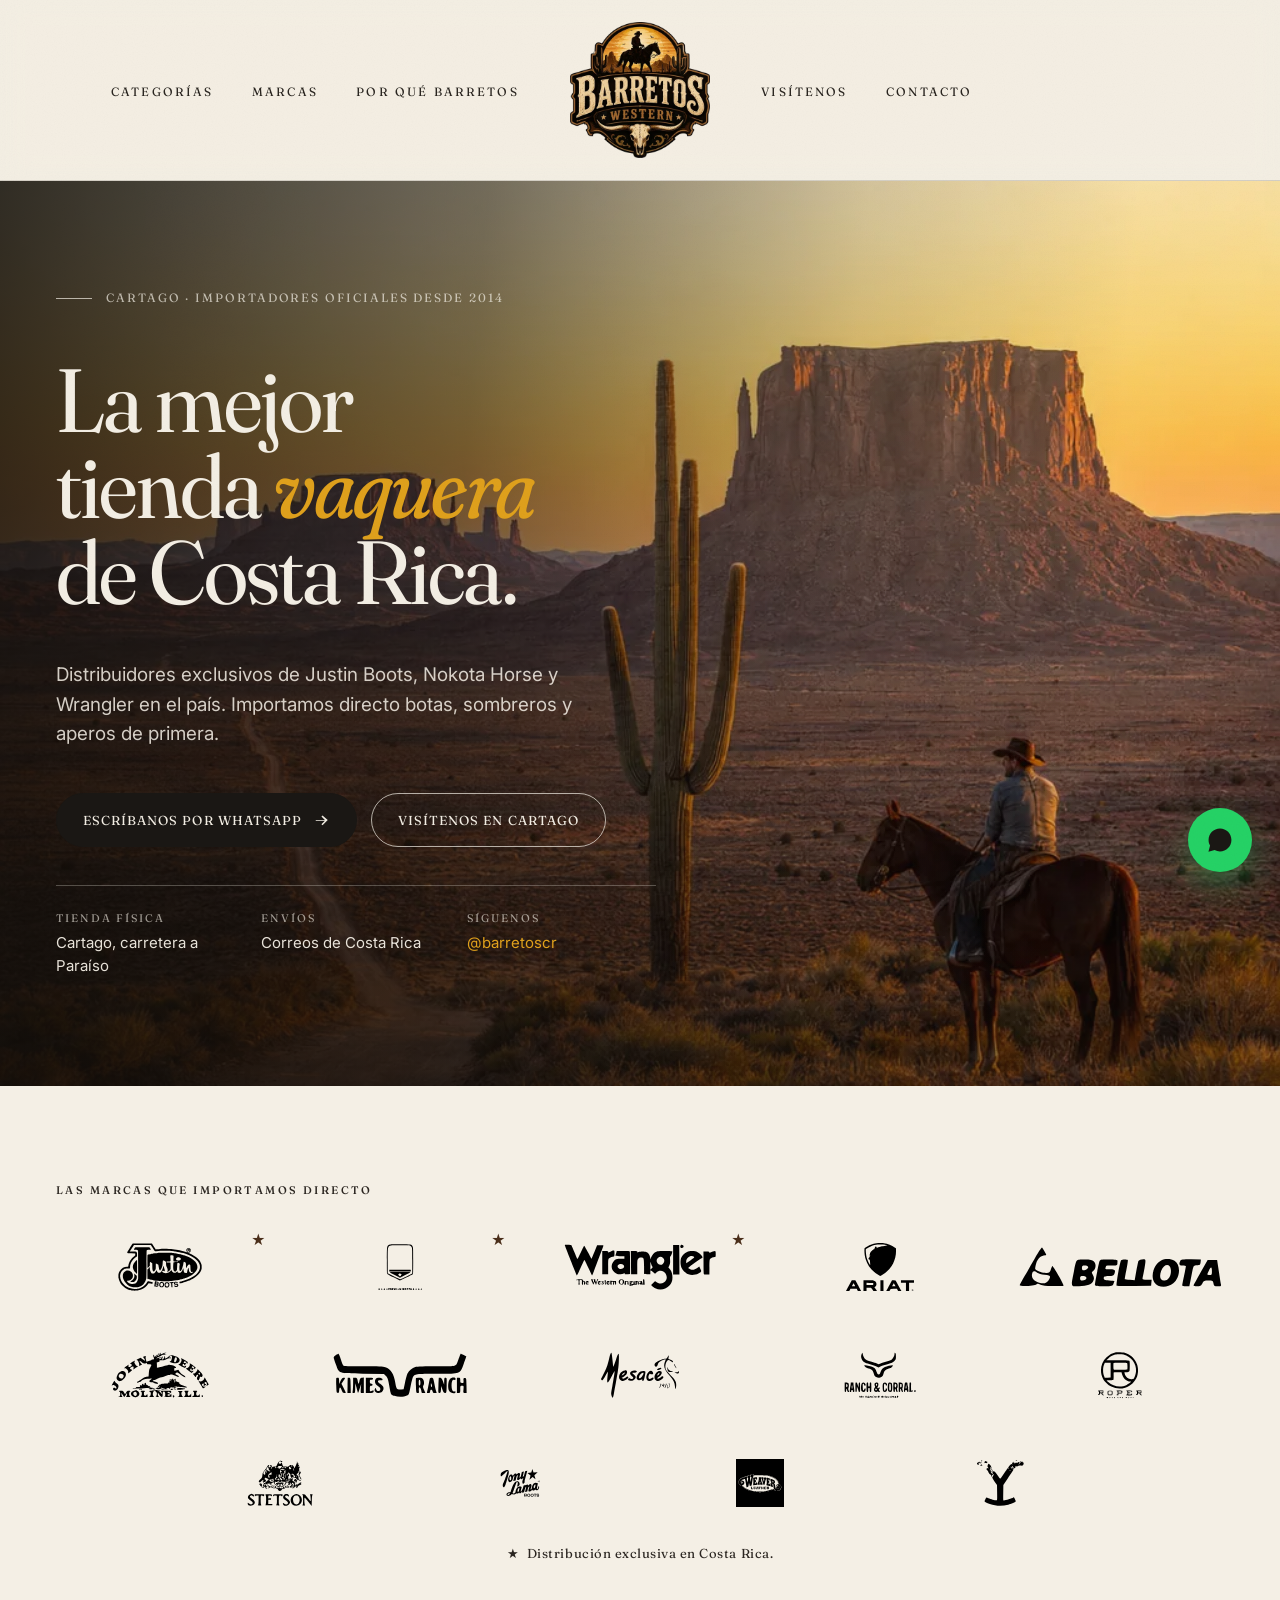
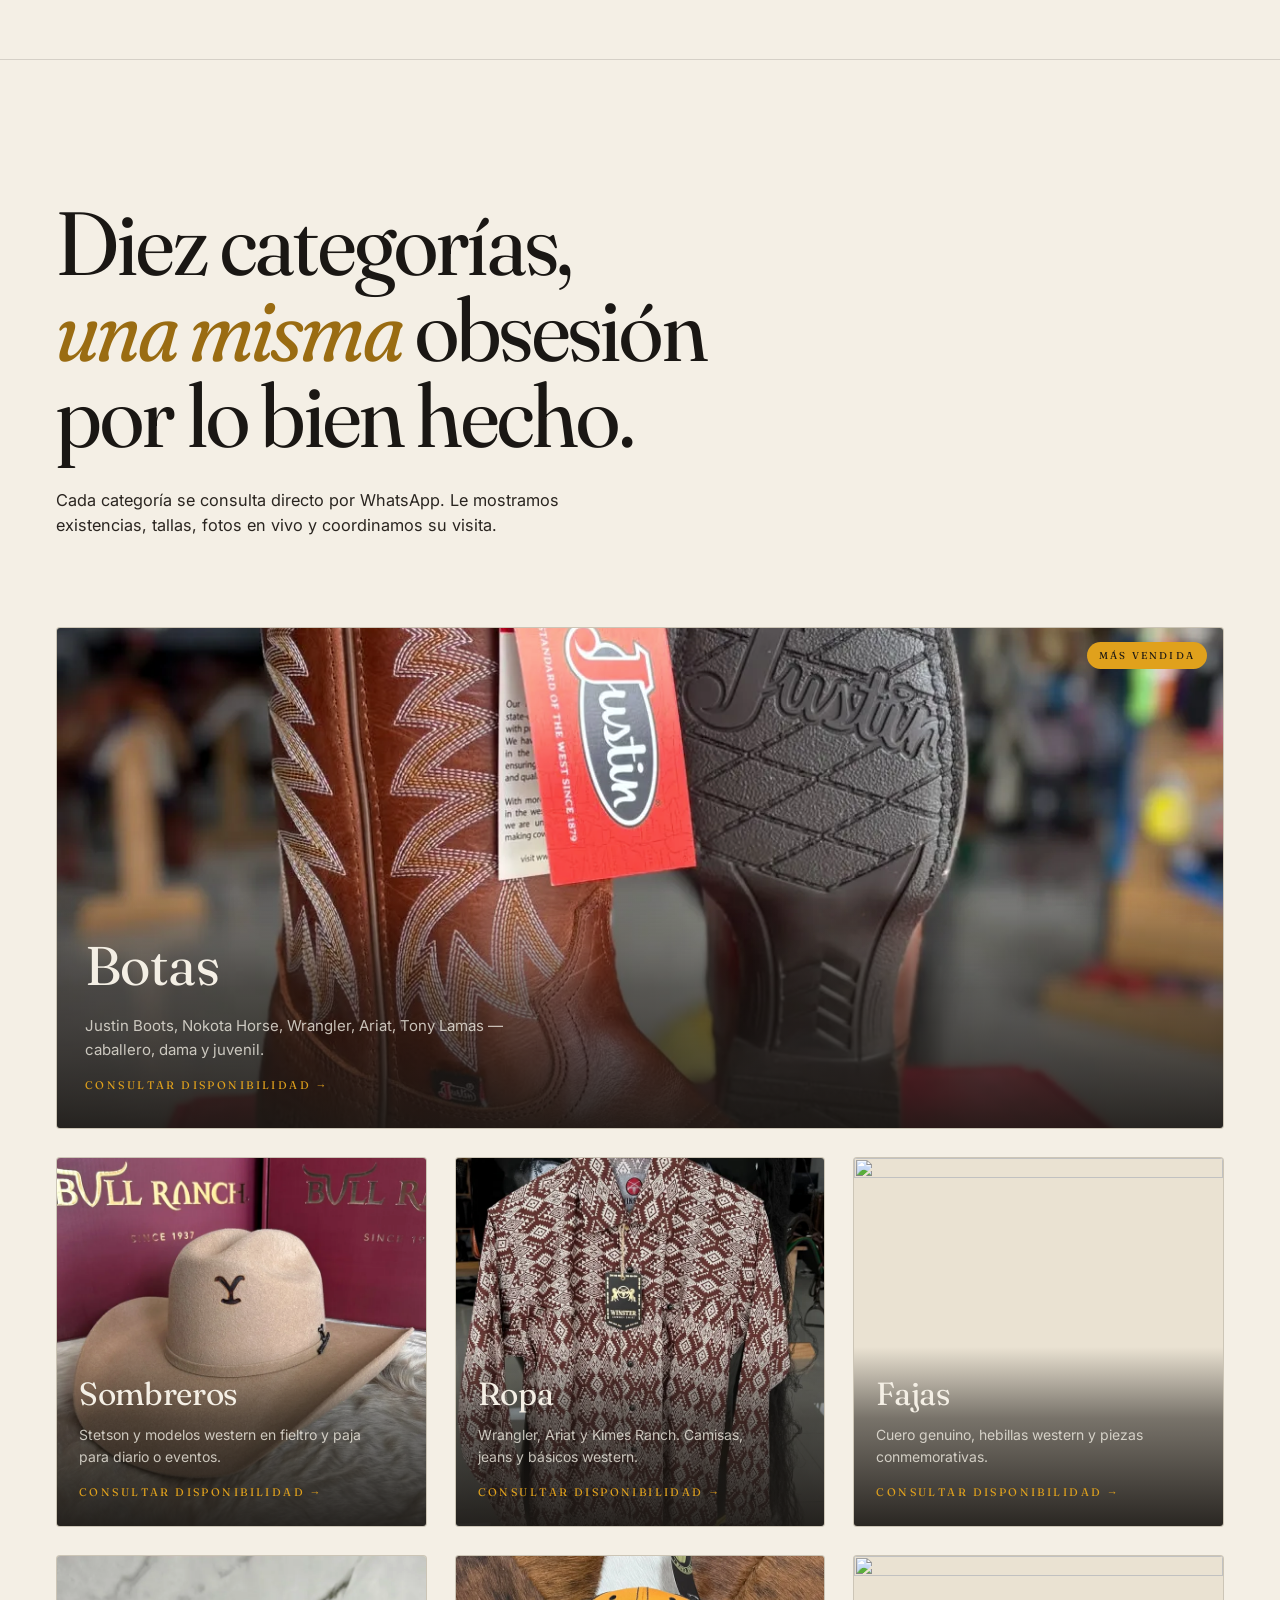
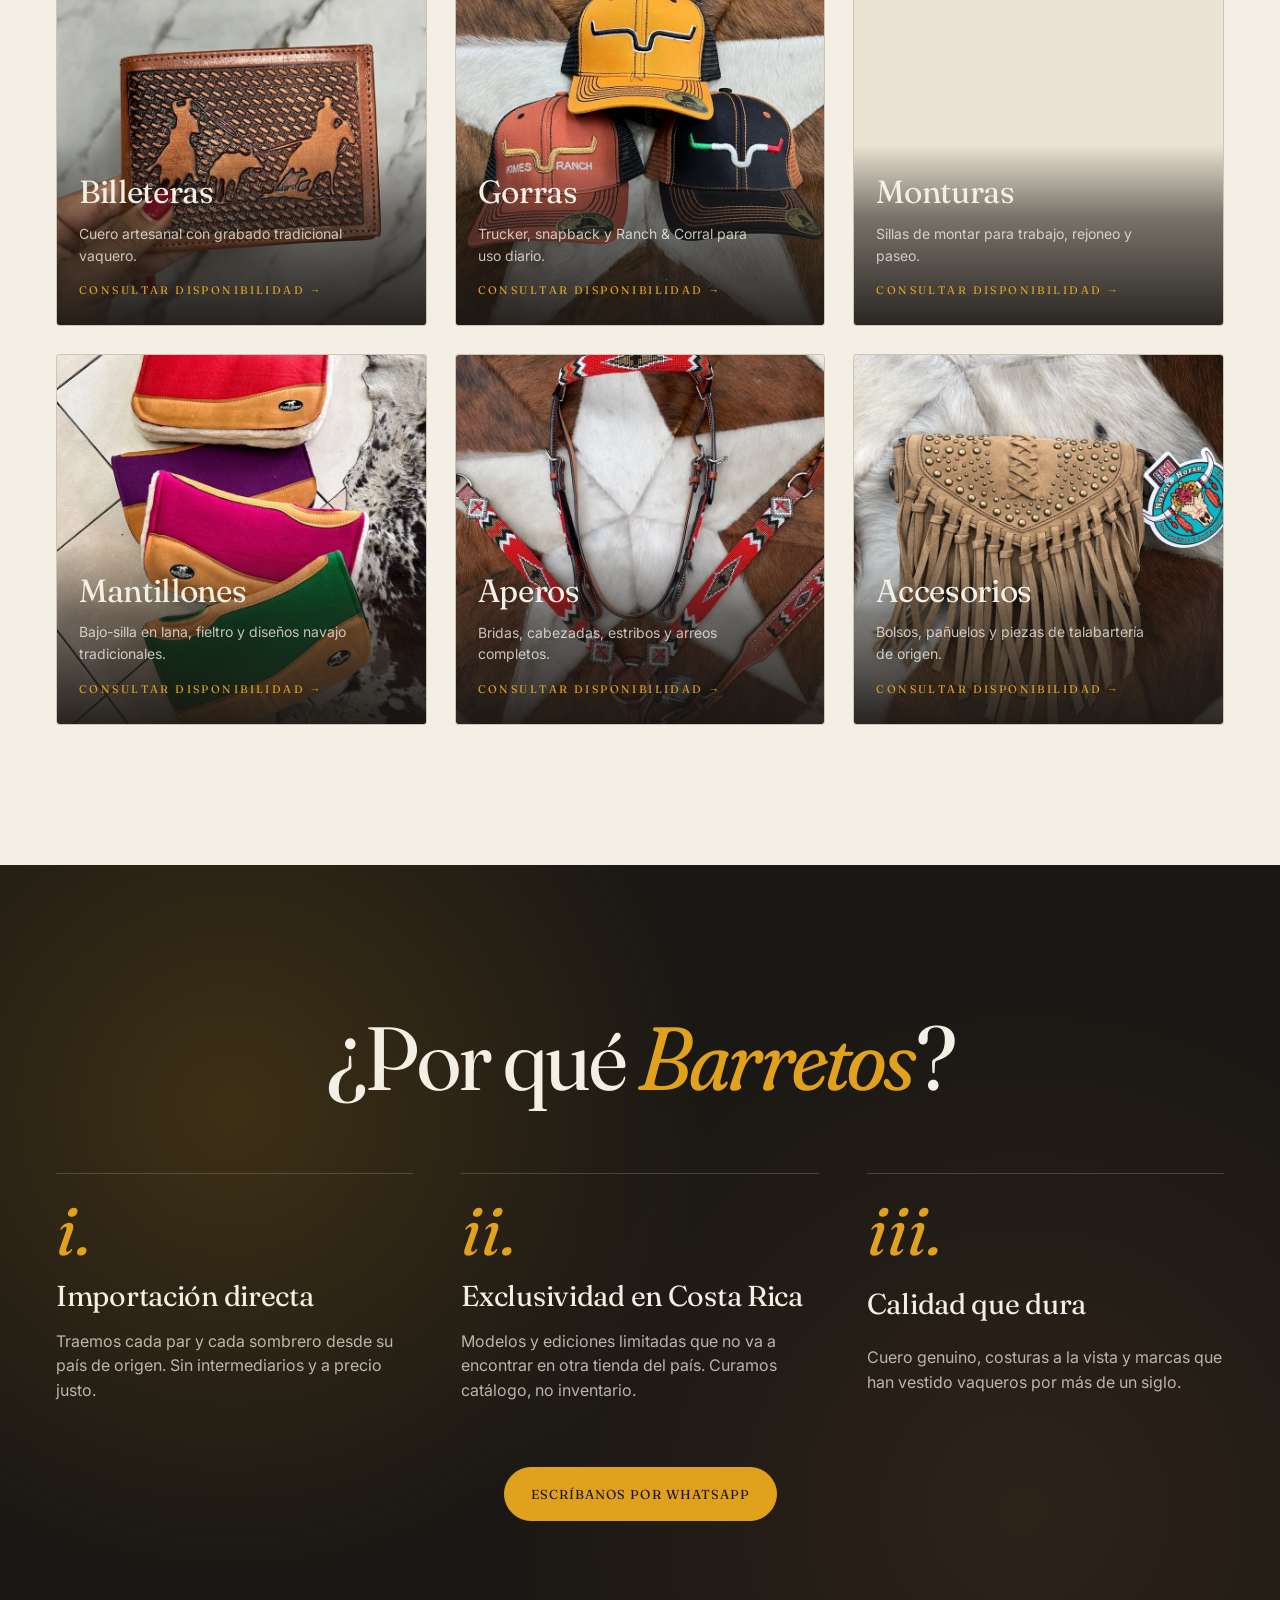
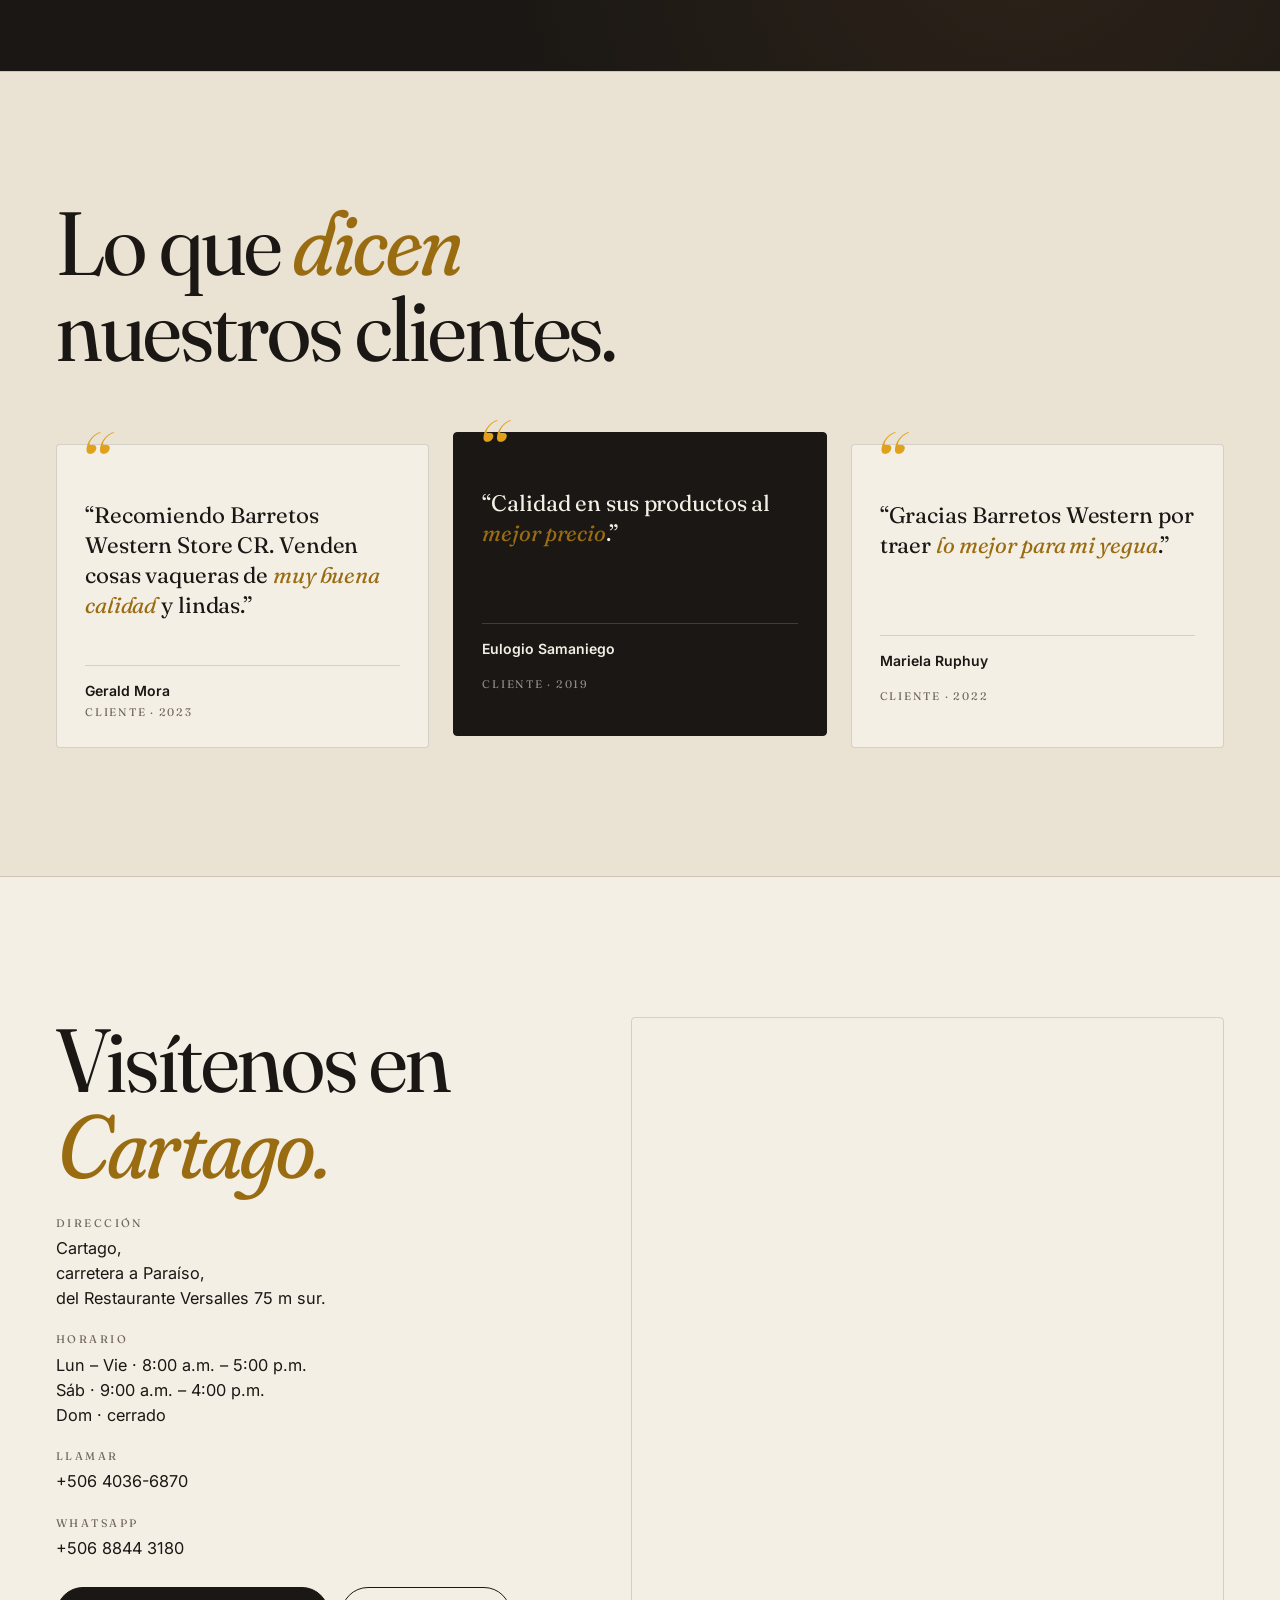
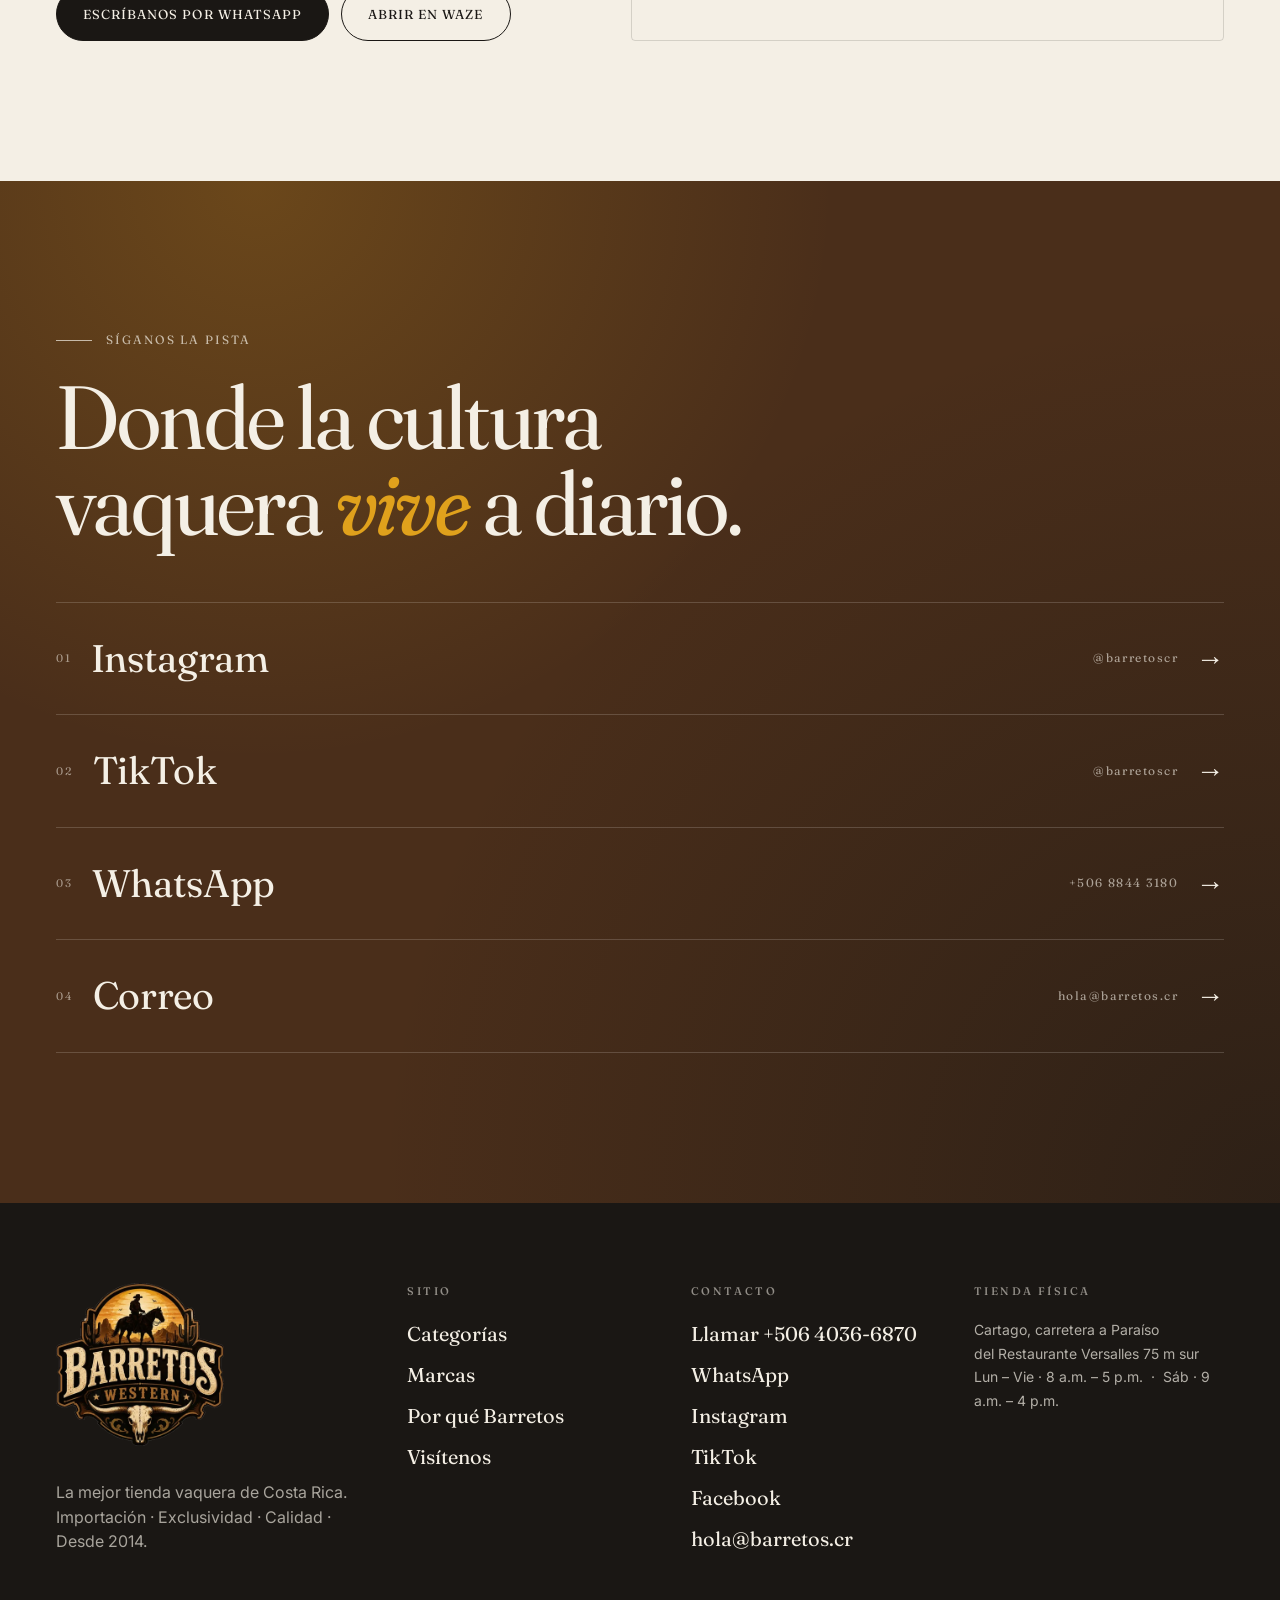
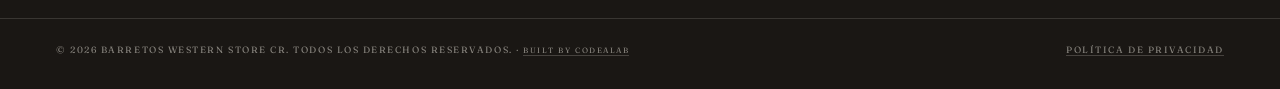
==== commit fd834e2d: "chore: eliminar dead code (BAJO) — lookbook CSS/JS, clases btn sin uso, aria-label redundante - styl" ====
--- a/index.html
+++ b/index.html
@@ -466,7 +466,7 @@
 
     Cuando se integre el feed real de @barretoscr (API o exportación manual),
     cada <img> debe llevar alt descriptivo del post. El CSS .lookbook / .ig-card
-    permanece en styles.css, listo para reusar.
+    fue removido en fix/codex-review — añadir nuevamente al restaurar.
   ━━━━━━━━━━━━━━━━━━━━━━━━━━━━━━━━━━━━━━━━━━━━━━━━━━━━━━━━━━━━━━━━━━━━━━━━━━━━━━ -->
 
   <!-- ━━━━━━━━━━━━━━━━━━━━ TESTIMONIOS ━━━━━━━━━━━━━━━━━━━━ -->
@@ -546,7 +546,7 @@
         </div>
       </div>
 
-      <div class="visit-map" aria-label="Mapa de ubicación de Barretos Western Store en Cartago">
+      <div class="visit-map">
         <iframe
           title="Ubicación Barretos Western Store, Cartago"
           src="https://www.google.com/maps/embed?pb=!1m18!1m12!1m3!1d452.27979514811955!2d-83.90610266001086!3d9.860013722922877!2m3!1f0!2f0!3f0!3m2!1i1024!2i768!4f13.1!3m3!1m2!1s0x8fa0df0044b1fad7%3A0x3543ecd8f7243706!2sBarretos%20Western%20Store%20CR!5e0!3m2!1sen!2sni!4v1780955307272!5m2!1sen!2sni"
--- a/assets/styles.css
+++ b/assets/styles.css
@@ -162,19 +162,6 @@
 .btn--ghost-light:hover { background: var(--bg); color: var(--ink); border-color: var(--bg); }
 .btn--light { background: var(--accent); color: var(--ink); border-color: var(--accent); }
 .btn--light:hover { background: var(--bg); border-color: var(--bg); }
-.btn--mini { padding: 10px 18px; font-size: 12px; }
-.btn--block { width: 100%; justify-content: center; }
-.btn .dot {
-  width: 6px; height: 6px; border-radius: 50%;
-  background: var(--whatsapp);
-  box-shadow: 0 0 0 3px rgba(37,211,102,0.25);
-  animation: pulse 2.4s var(--ease) infinite;
-}
-@keyframes pulse {
-  0%,100% { box-shadow: 0 0 0 0 rgba(37,211,102,0.5); }
-  50%     { box-shadow: 0 0 0 6px rgba(37,211,102,0); }
-}
-
 /* ━━━━━━━━━━━━━━━━━━━━ Section heads ━━━━━━━━━━━━━━━━━━━━ */
 
 .section-head {
@@ -185,10 +172,6 @@
 }
 .section-head--center { text-align: center; margin-inline: auto; justify-items: center; }
 .section-head--mini { gap: 8px; margin-bottom: clamp(20px, 3vw, 36px); }
-.section-head--split {
-  max-width: none;
-  display: flex; flex-wrap: wrap; align-items: flex-end; justify-content: space-between; gap: 24px;
-}
 .section-sub {
   font-size: 1.02rem;
   color: var(--ink-soft);
@@ -663,73 +646,6 @@
 
 .why-cta { text-align: center; margin-top: clamp(40px, 6vw, 64px); }
 
-/* ━━━━━━━━━━━━━━━━━━━━ Lookbook / IG ━━━━━━━━━━━━━━━━━━━━ */
-
-.lookbook { padding-block: clamp(80px, 11vw, 140px); }
-
-.lookbook-rail {
-  display: grid;
-  grid-auto-flow: column;
-  grid-auto-columns: 78%;
-  gap: 14px;
-  overflow-x: auto;
-  scroll-snap-type: x mandatory;
-  scroll-padding: var(--gutter);
-  padding-bottom: 16px;
-  margin: 0 calc(var(--gutter) * -1);
-  padding-inline: var(--gutter);
-  scrollbar-width: thin;
-  scrollbar-color: var(--rule-strong) transparent;
-}
-.lookbook-rail::-webkit-scrollbar { height: 6px; }
-.lookbook-rail::-webkit-scrollbar-thumb { background: var(--rule-strong); border-radius: 3px; }
-
-.ig-card {
-  scroll-snap-align: start;
-  border-radius: 4px;
-  overflow: hidden;
-  position: relative;
-  border: 1px solid var(--rule);
-  background: var(--bg-soft);
-}
-.ig-card img {
-  width: 100%;
-  aspect-ratio: 4 / 5;
-  object-fit: cover;
-  filter: contrast(1.04) saturate(0.92);
-  transition: transform 1s var(--ease);
-}
-.ig-card:hover img { transform: scale(1.05); }
-.ig-card::after {
-  content: "@barretoscr";
-  position: absolute;
-  bottom: 14px; left: 14px;
-  font-family: var(--f-display);
-  font-size: 11px;
-  letter-spacing: 0.16em;
-  color: var(--bg);
-  background: rgba(26,23,20,0.65);
-  padding: 5px 10px;
-  border-radius: 999px;
-}
-
-.rail-controls {
-  display: flex; gap: 10px; justify-content: flex-end;
-  margin-top: 18px;
-}
-.rail-controls button {
-  appearance: none;
-  width: 46px; height: 46px;
-  border-radius: 50%;
-  border: 1px solid var(--rule-strong);
-  background: transparent;
-  color: var(--ink);
-  font-size: 18px;
-  cursor: pointer;
-  transition: background .25s var(--ease), color .25s var(--ease);
-}
-.rail-controls button:hover { background: var(--ink); color: var(--bg); }
-
 /* ━━━━━━━━━━━━━━━━━━━━ Testimonials ━━━━━━━━━━━━━━━━━━━━ */
 
 .testimonials {
@@ -973,8 +889,6 @@
   .cat-grid { grid-template-columns: 1fr 1fr; gap: 22px; }
   .cat-card--lg { grid-column: span 2; }
   .cat-card--lg img { aspect-ratio: 16 / 9; }
-
-  .lookbook-rail { grid-auto-columns: 48%; }
 
   .connect-handle { display: inline; }
 }
@@ -1004,8 +918,6 @@
     gap: 48px;
   }
 
-  .lookbook-rail { grid-auto-columns: 30%; gap: 18px; }
-
   .t-grid {
     grid-template-columns: repeat(3, 1fr);
     gap: 24px;
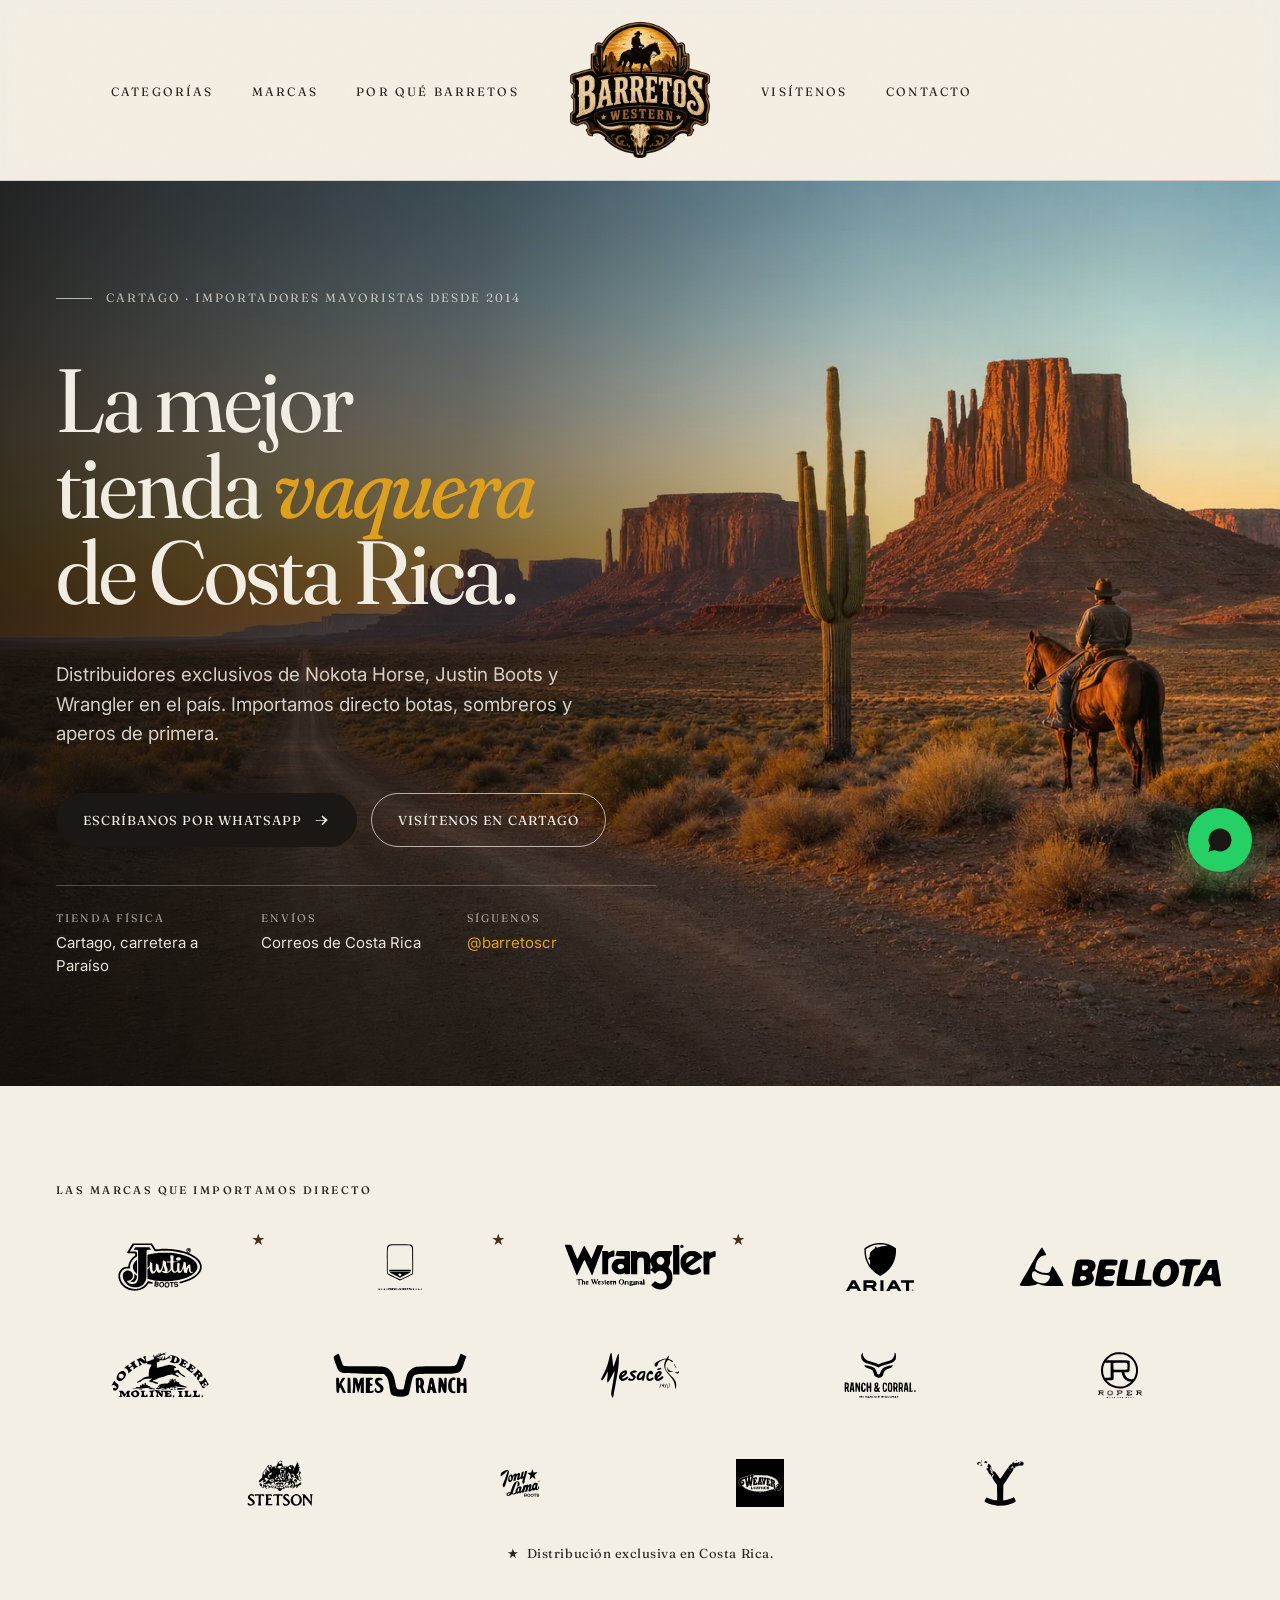
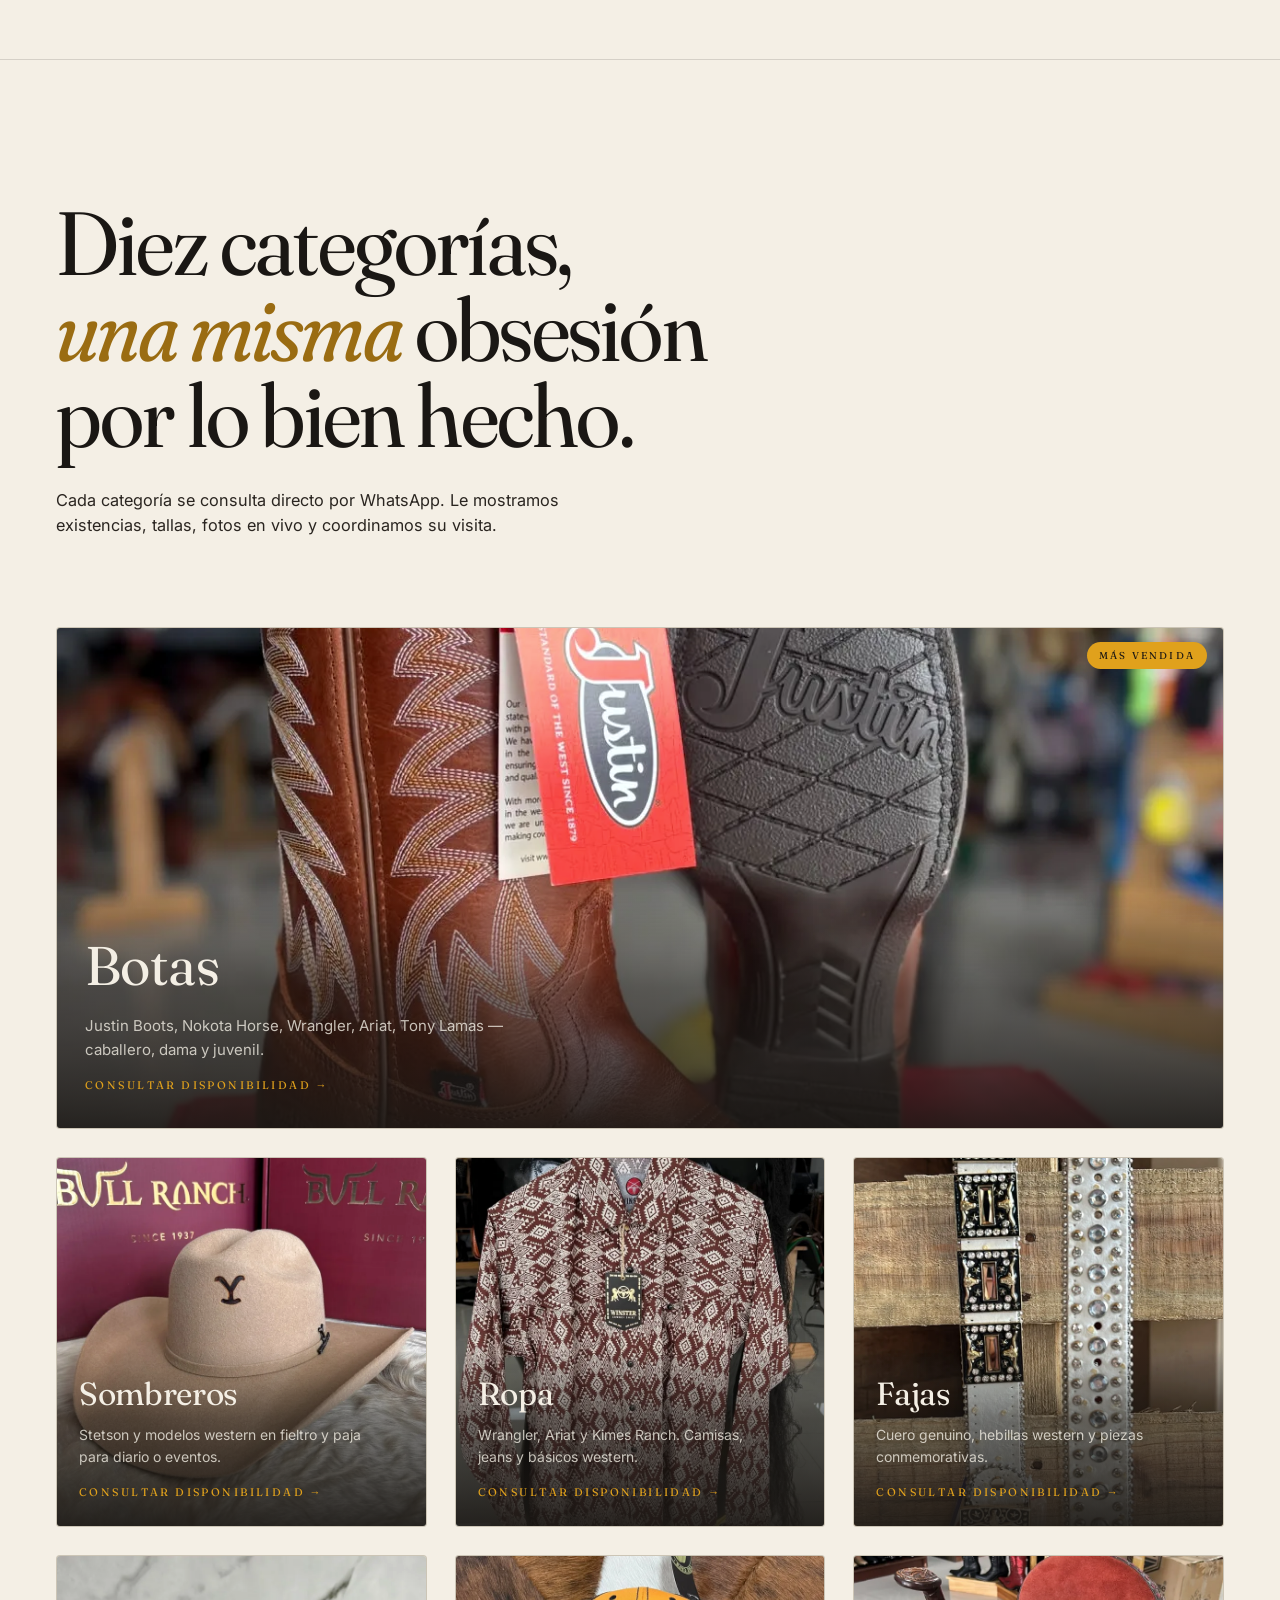
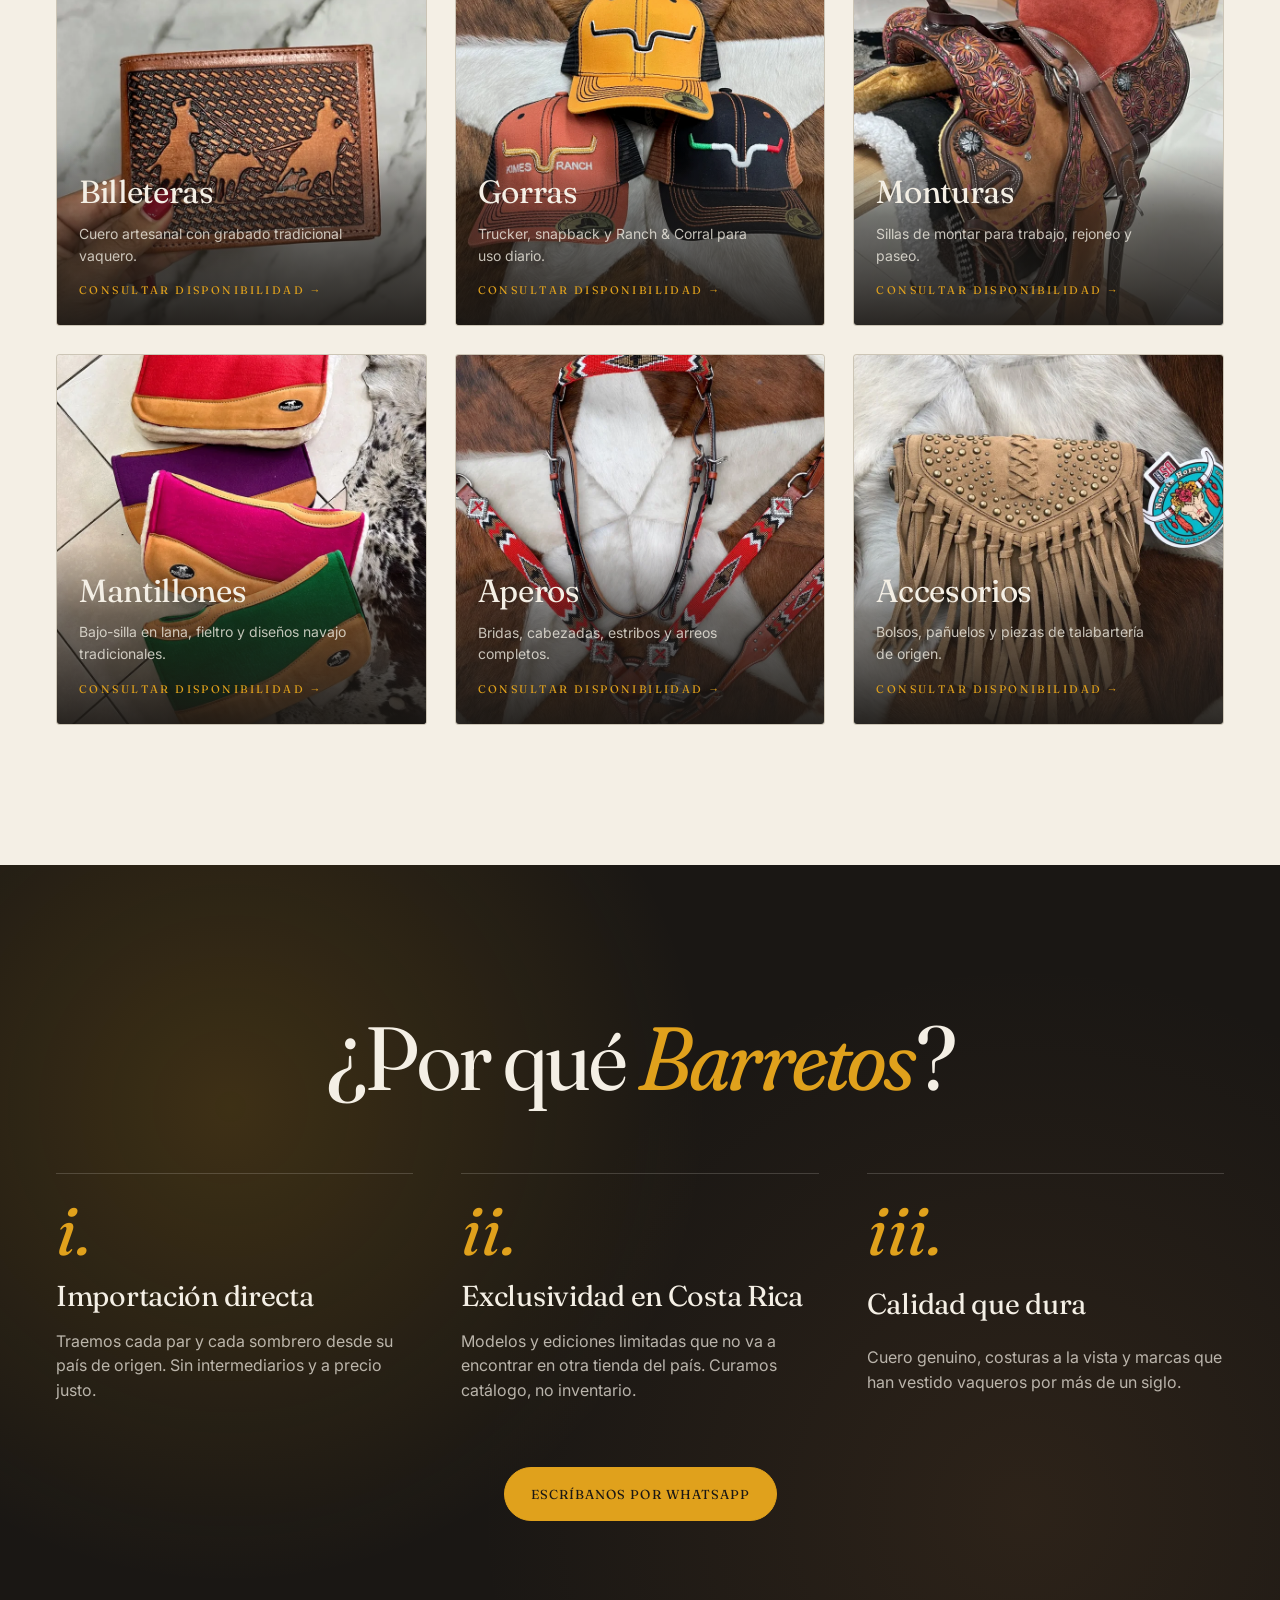
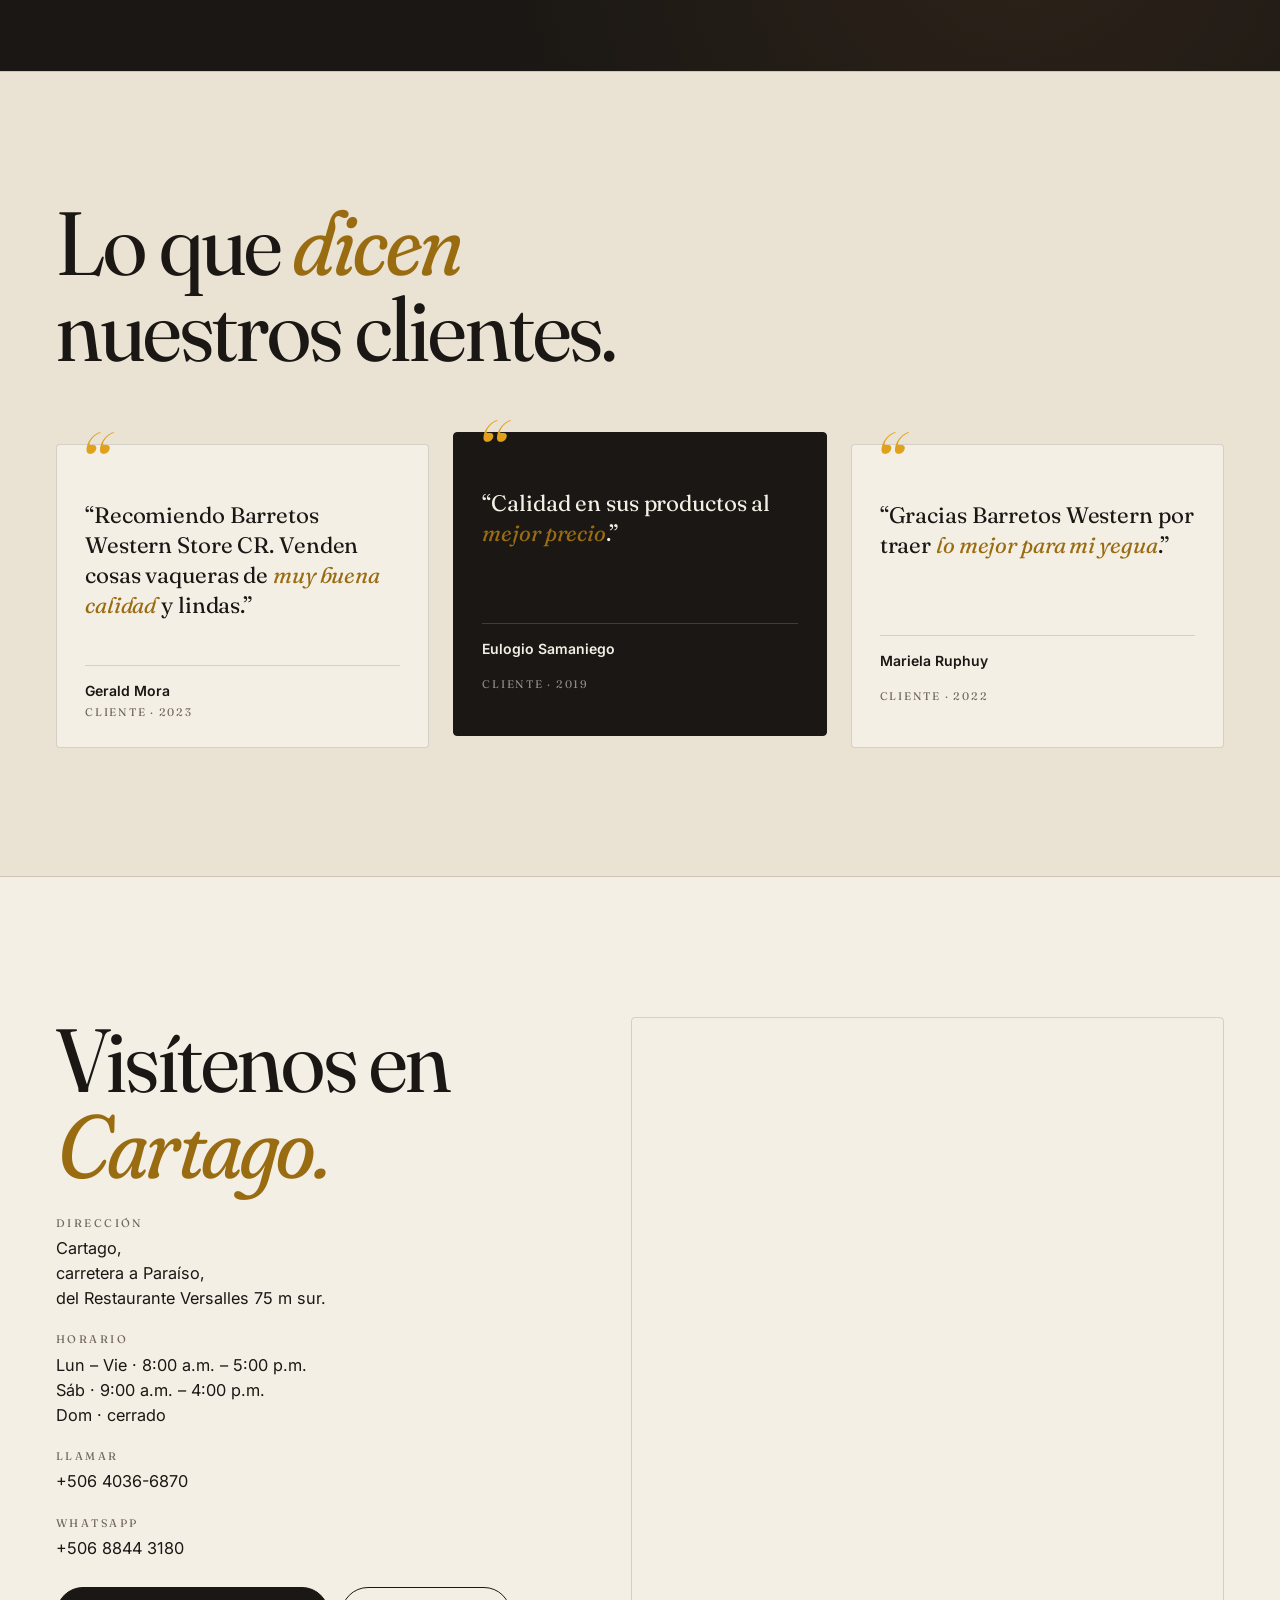
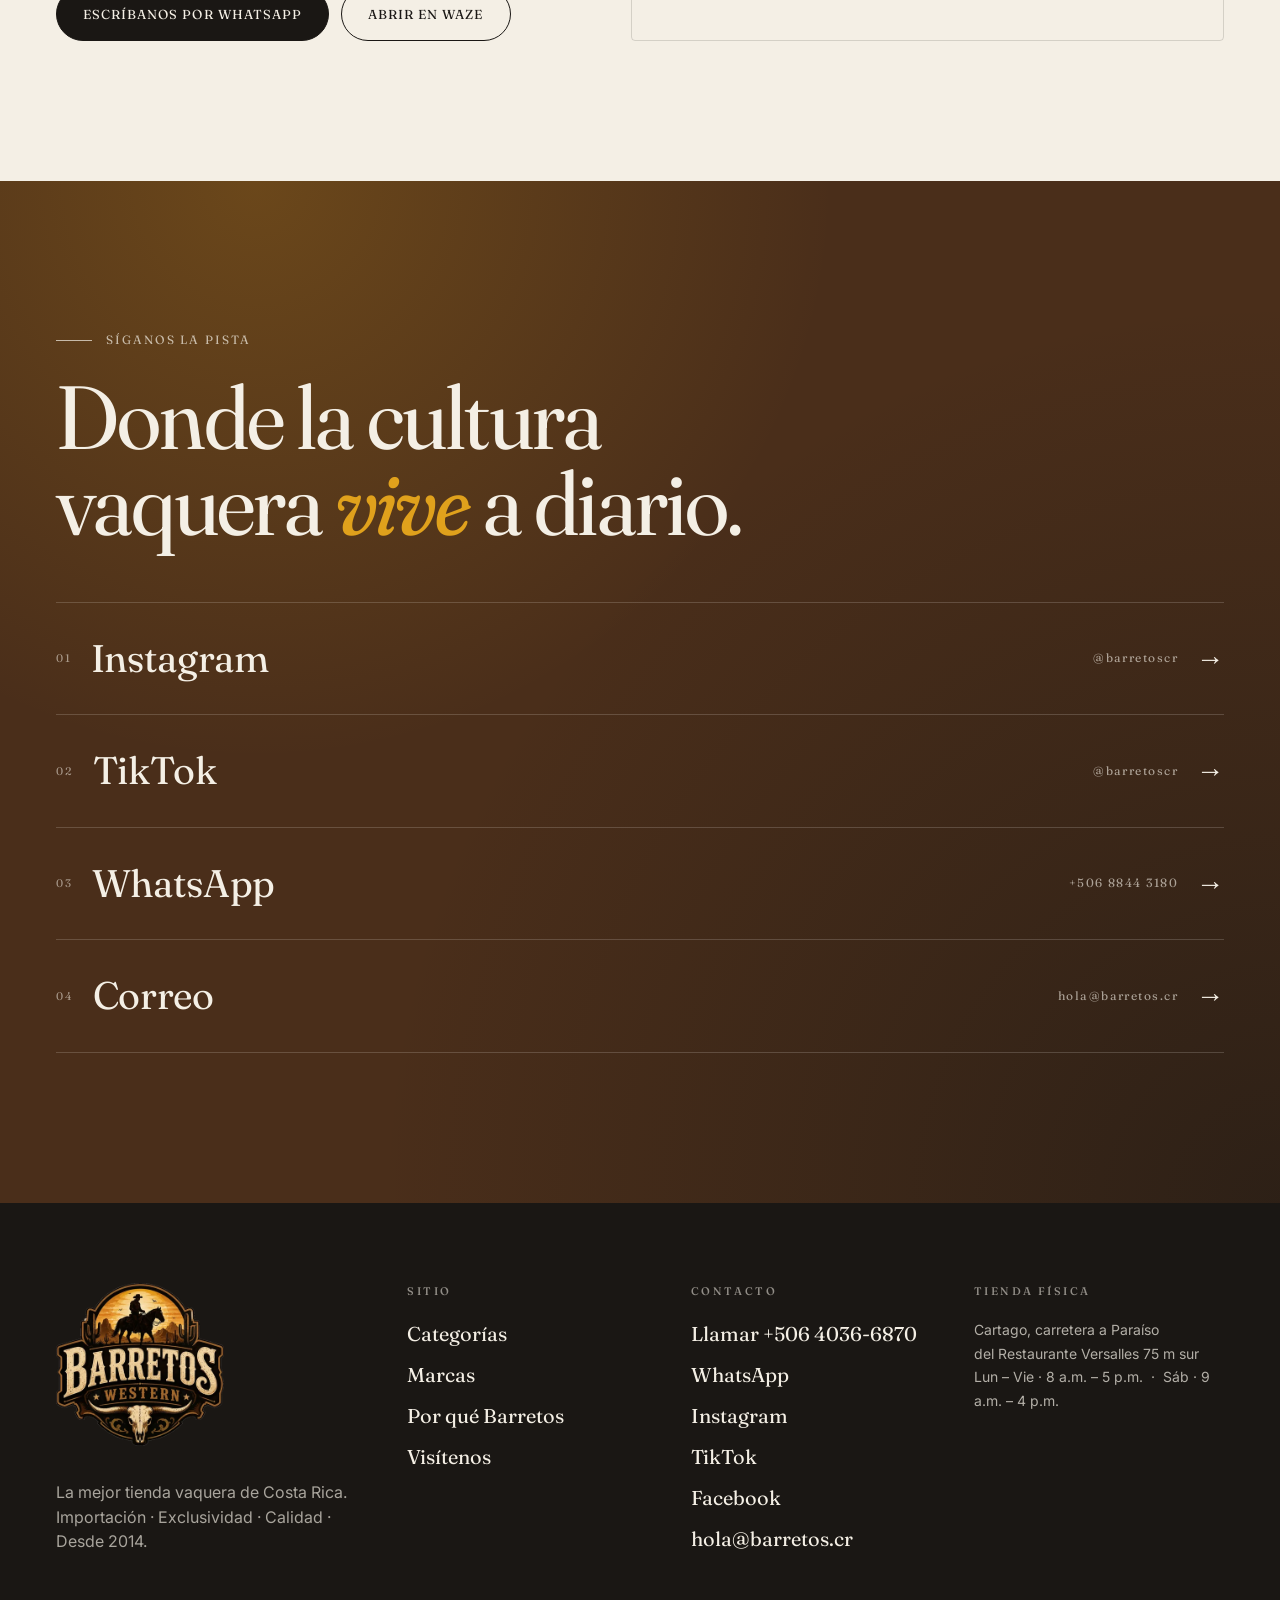
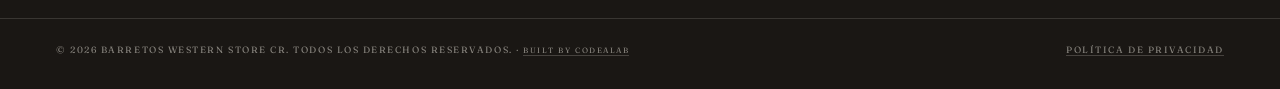
==== commit b0478892: "chore: quitar preconnect a images.unsplash.com Todas las imágenes de categorías son ahora assets loc" ====
--- a/index.html
+++ b/index.html
@@ -10,7 +10,7 @@
 <link rel="apple-touch-icon" href="apple-touch-icon.png">
 
 <title>Barretos Western Store · Tienda Vaquera en Cartago, Costa Rica</title>
-<meta name="description" content="Distribuidores exclusivos de Justin Boots, Nokota Horse y Wrangler en Costa Rica. Botas, sombreros y aperos western importados directo desde 2014. Escríbanos por WhatsApp.">
+<meta name="description" content="Distribuidores exclusivos de Nokota Horse, Justin Boots y Wrangler en Costa Rica. Botas, sombreros y aperos western importados directo desde 2014. Escríbanos por WhatsApp.">
 <link rel="canonical" href="https://barretos.cr/">
 
 <meta name="google-site-verification" content="Bd5Yy27x1V4vq8RcGWsoRCzhiceaFvMi2qmmuk29bGI">
@@ -19,7 +19,7 @@
 <meta property="og:locale" content="es_CR">
 <meta property="og:site_name" content="Barretos Western Store">
 <meta property="og:title" content="Barretos Western Store · La mejor tienda vaquera de Costa Rica">
-<meta property="og:description" content="Distribuidores exclusivos de Justin Boots, Nokota Horse y Wrangler en Costa Rica. Botas, sombreros y aperos western importados directo desde 2014. Escríbanos por WhatsApp.">
+<meta property="og:description" content="Distribuidores exclusivos de Nokota Horse, Justin Boots y Wrangler en Costa Rica. Botas, sombreros y aperos western importados directo desde 2014. Escríbanos por WhatsApp.">
 <meta property="og:url" content="https://barretos.cr/">
 <meta property="og:image" content="https://barretos.cr/og.jpg">
 <meta property="og:image:width" content="1200">
@@ -32,11 +32,9 @@
 
 <link rel="preconnect" href="https://fonts.googleapis.com">
 <link rel="preconnect" href="https://fonts.gstatic.com" crossorigin>
-<link rel="preconnect" href="https://images.unsplash.com">
-<link href="https://fonts.googleapis.com/css2?family=Fraunces:ital,opsz,wght,SOFT@0,9..144,300..900,30..100;1,9..144,300..900,30..100&family=Inter:wght@300;400;500;600;700&display=swap" rel="stylesheet" media="print" onload="this.media='all'">
-<noscript><link href="https://fonts.googleapis.com/css2?family=Fraunces:ital,opsz,wght,SOFT@0,9..144,300..900,30..100;1,9..144,300..900,30..100&family=Inter:wght@300;400;500;600;700&display=swap" rel="stylesheet"></noscript>
-
-<link rel="stylesheet" href="assets/styles.css?v=20260610">
+<link href="https://fonts.googleapis.com/css2?family=Fraunces:ital,opsz,wght,SOFT@0,9..144,300..900,30..100;1,9..144,300..900,30..100&family=Inter:wght@300;400;500;600;700&display=swap" rel="stylesheet">
+
+<link rel="stylesheet" href="assets/styles.css?v=20260609e">
 
 <script type="application/ld+json">
 {
@@ -66,7 +64,8 @@
       "telephone": "+50688443180",
       "contactType": "sales",
       "areaServed": "CR",
-      "availableLanguage": ["Spanish"]
+      "availableLanguage": ["Spanish"],
+      "contactOption": "WhatsApp"
     }
   ],
   "priceRange": "$$",
@@ -124,7 +123,7 @@
       </ul>
     </nav>
 
-    <a class="brand" href="/" aria-label="Barretos Western Store, inicio">
+    <a class="brand" href="#" aria-label="Barretos Western Store, inicio">
       <img class="brand-mark" src="assets/logo-illustrated-400.webp" srcset="assets/logo-illustrated-400.webp 400w, assets/logo-illustrated-800.webp 800w" sizes="(min-width: 860px) 140px, 96px" width="1211" height="1174" alt="Barretos Western Store CR">
 
     </a>
@@ -175,7 +174,7 @@
       <div class="hero-copy">
         <p class="eyebrow eyebrow--light">
           <span class="rule"></span>
-          Cartago · Importadores oficiales desde 2014
+          Cartago · Importadores mayoristas desde 2014
         </p>
         <h1 id="hero-title" class="display display--light">
           La mejor tienda
@@ -183,7 +182,7 @@
           de Costa&nbsp;Rica.
         </h1>
         <p class="lead lead--light">
-          Distribuidores exclusivos de Justin Boots, Nokota Horse y Wrangler
+          Distribuidores exclusivos de Nokota Horse, Justin Boots y Wrangler
           en el país. Importamos directo botas, sombreros y aperos de primera.
         </p>
         <div class="hero-cta">
@@ -288,8 +287,6 @@
         docs/client-photos/productos/selects/). Cada tarjeta lleva dos:
         la base y una segunda (.cat-img--alt) que entra por crossfade
         en hover (desktop) o alternancia automática (touch).
-        TODO pendiente del cliente: fotos reales de Fajas y Monturas
-        (esas dos tarjetas siguen con placeholder de Unsplash).
       -->
       <ul class="cat-grid" role="list">
         <li class="cat-card cat-card--lg">
@@ -331,8 +328,8 @@
 
         <li class="cat-card">
           <a href="https://wa.me/50688443180?text=Hola%20Barretos%2C%20quiero%20ver%20fajas" rel="noopener">
-            <!-- TODO alt: descripción SEO de la faja destacada -->
-            <img src="https://images.unsplash.com/photo-1624222247344-550fb60583dc?auto=format&fit=crop&w=800&q=80" alt="" loading="lazy" width="800" height="800">
+            <img src="assets/categorias/fajas-1.webp" alt="Cinturones western con pedrería y herrajes plateados sobre fondo de madera" loading="lazy" width="800" height="800">
+            <img class="cat-img--alt" src="assets/categorias/fajas-2.webp" alt="" aria-hidden="true" loading="lazy" width="800" height="800">
             <div class="cat-body">
               <h3>Fajas</h3>
               <p>Cuero genuino, hebillas western y piezas conmemorativas.</p>
@@ -367,8 +364,8 @@
 
         <li class="cat-card">
           <a href="https://wa.me/50688443180?text=Hola%20Barretos%2C%20quiero%20ver%20monturas" rel="noopener">
-            <!-- TODO alt: descripción SEO de la montura destacada -->
-            <img src="https://images.unsplash.com/photo-1601925260368-ae2f83cf8b7f?auto=format&fit=crop&w=800&q=80" alt="" loading="lazy" width="800" height="800">
+            <img src="assets/categorias/monturas-1.webp" alt="Silla de montar western con tallado floral pintado a mano en café y rojo sobre madera" loading="lazy" width="800" height="800">
+            <img class="cat-img--alt" src="assets/categorias/monturas-2.webp" alt="" aria-hidden="true" loading="lazy" width="800" height="800">
             <div class="cat-body">
               <h3>Monturas</h3>
               <p>Sillas de montar para trabajo, rejoneo y paseo.</p>
@@ -460,13 +457,9 @@
 
         git revert <hash de "ux: hide Instagram lookbook">
 
-    Luego re-agregar manualmente en privacidad/index.html el ítem "Galería" en
-    el nav desktop (site-nav--right) y en el mobile-nav:
-        <li><a href="../#instagram">Galería</a></li>
-
     Cuando se integre el feed real de @barretoscr (API o exportación manual),
     cada <img> debe llevar alt descriptivo del post. El CSS .lookbook / .ig-card
-    fue removido en fix/codex-review — añadir nuevamente al restaurar.
+    permanece en styles.css, listo para reusar.
   ━━━━━━━━━━━━━━━━━━━━━━━━━━━━━━━━━━━━━━━━━━━━━━━━━━━━━━━━━━━━━━━━━━━━━━━━━━━━━━ -->
 
   <!-- ━━━━━━━━━━━━━━━━━━━━ TESTIMONIOS ━━━━━━━━━━━━━━━━━━━━ -->
@@ -546,12 +539,12 @@
         </div>
       </div>
 
-      <div class="visit-map">
+      <div class="visit-map" aria-label="Mapa de ubicación de Barretos Western Store en Cartago">
         <iframe
           title="Ubicación Barretos Western Store, Cartago"
           src="https://www.google.com/maps/embed?pb=!1m18!1m12!1m3!1d452.27979514811955!2d-83.90610266001086!3d9.860013722922877!2m3!1f0!2f0!3f0!3m2!1i1024!2i768!4f13.1!3m3!1m2!1s0x8fa0df0044b1fad7%3A0x3543ecd8f7243706!2sBarretos%20Western%20Store%20CR!5e0!3m2!1sen!2sni!4v1780955307272!5m2!1sen!2sni"
           loading="lazy"
-          referrerpolicy="strict-origin-when-cross-origin"
+          referrerpolicy="no-referrer-when-downgrade"
           width="100%"
           height="100%"
           style="border:0;"
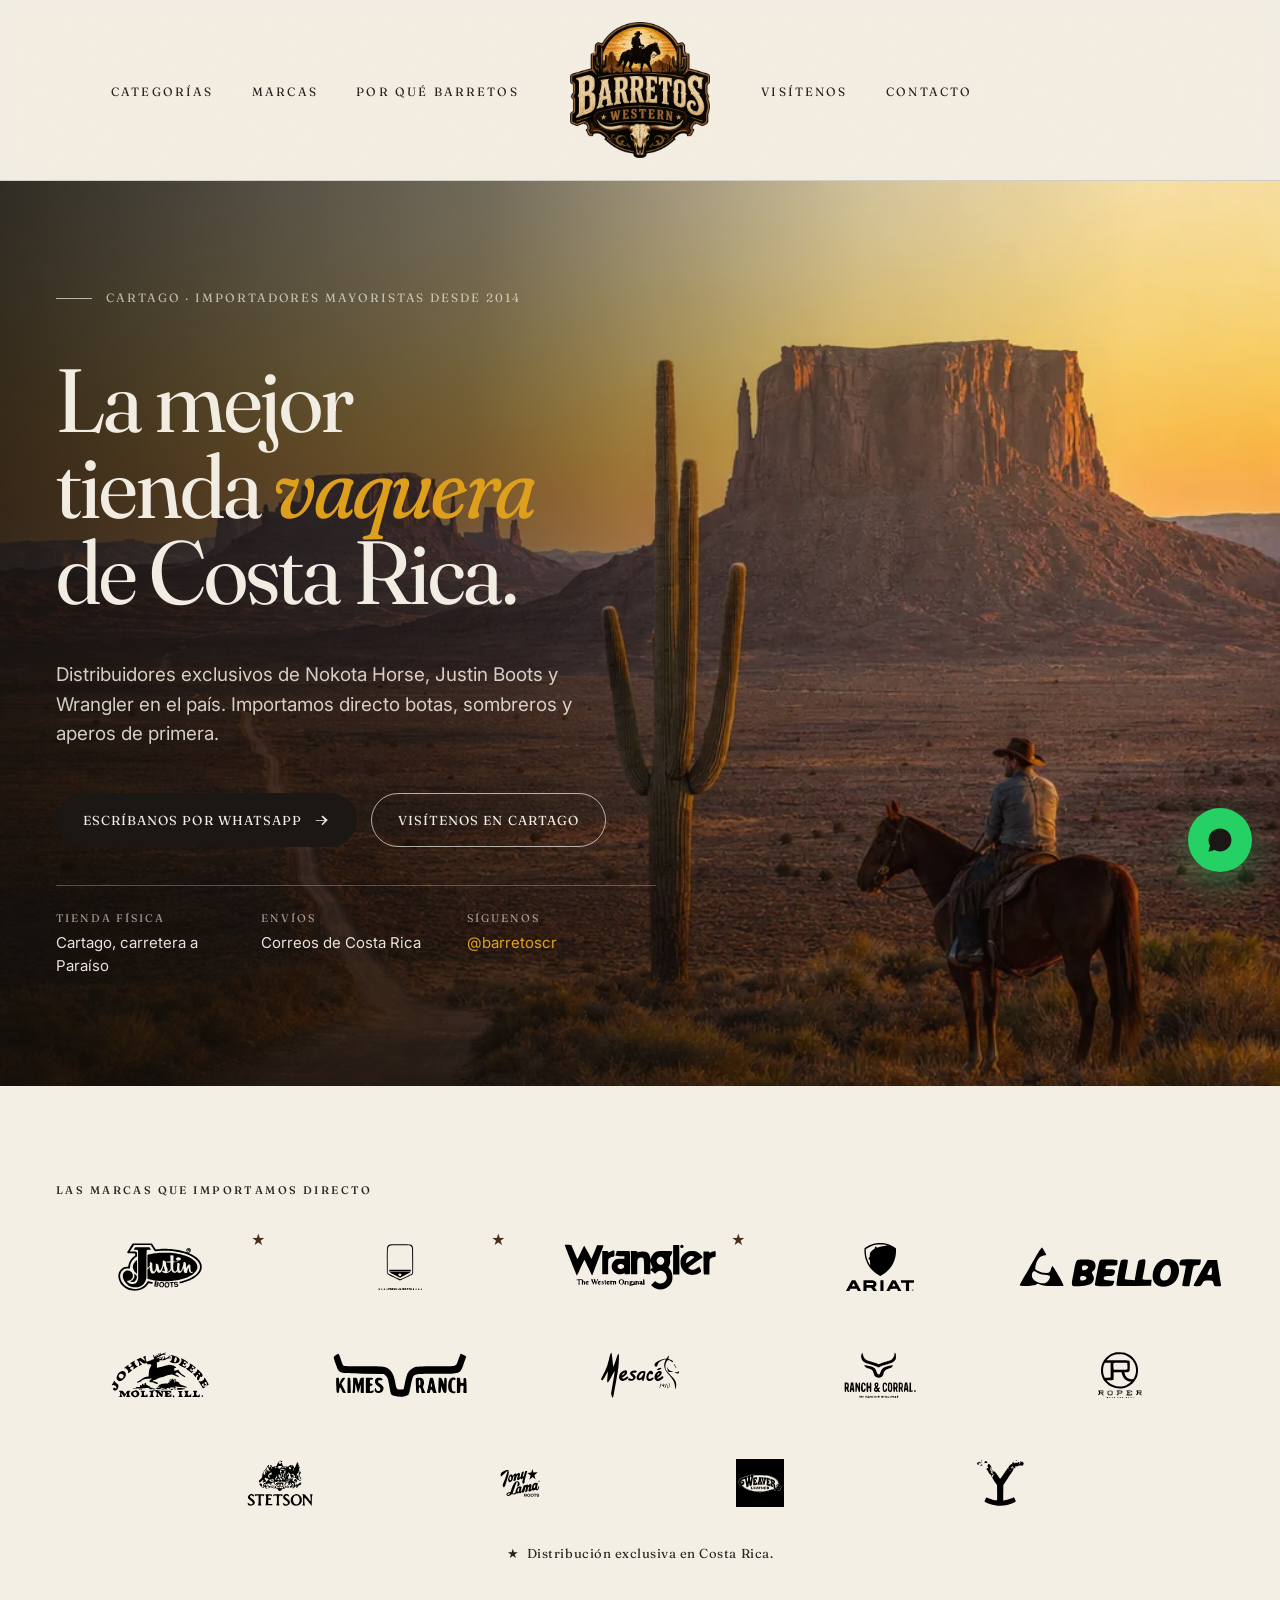
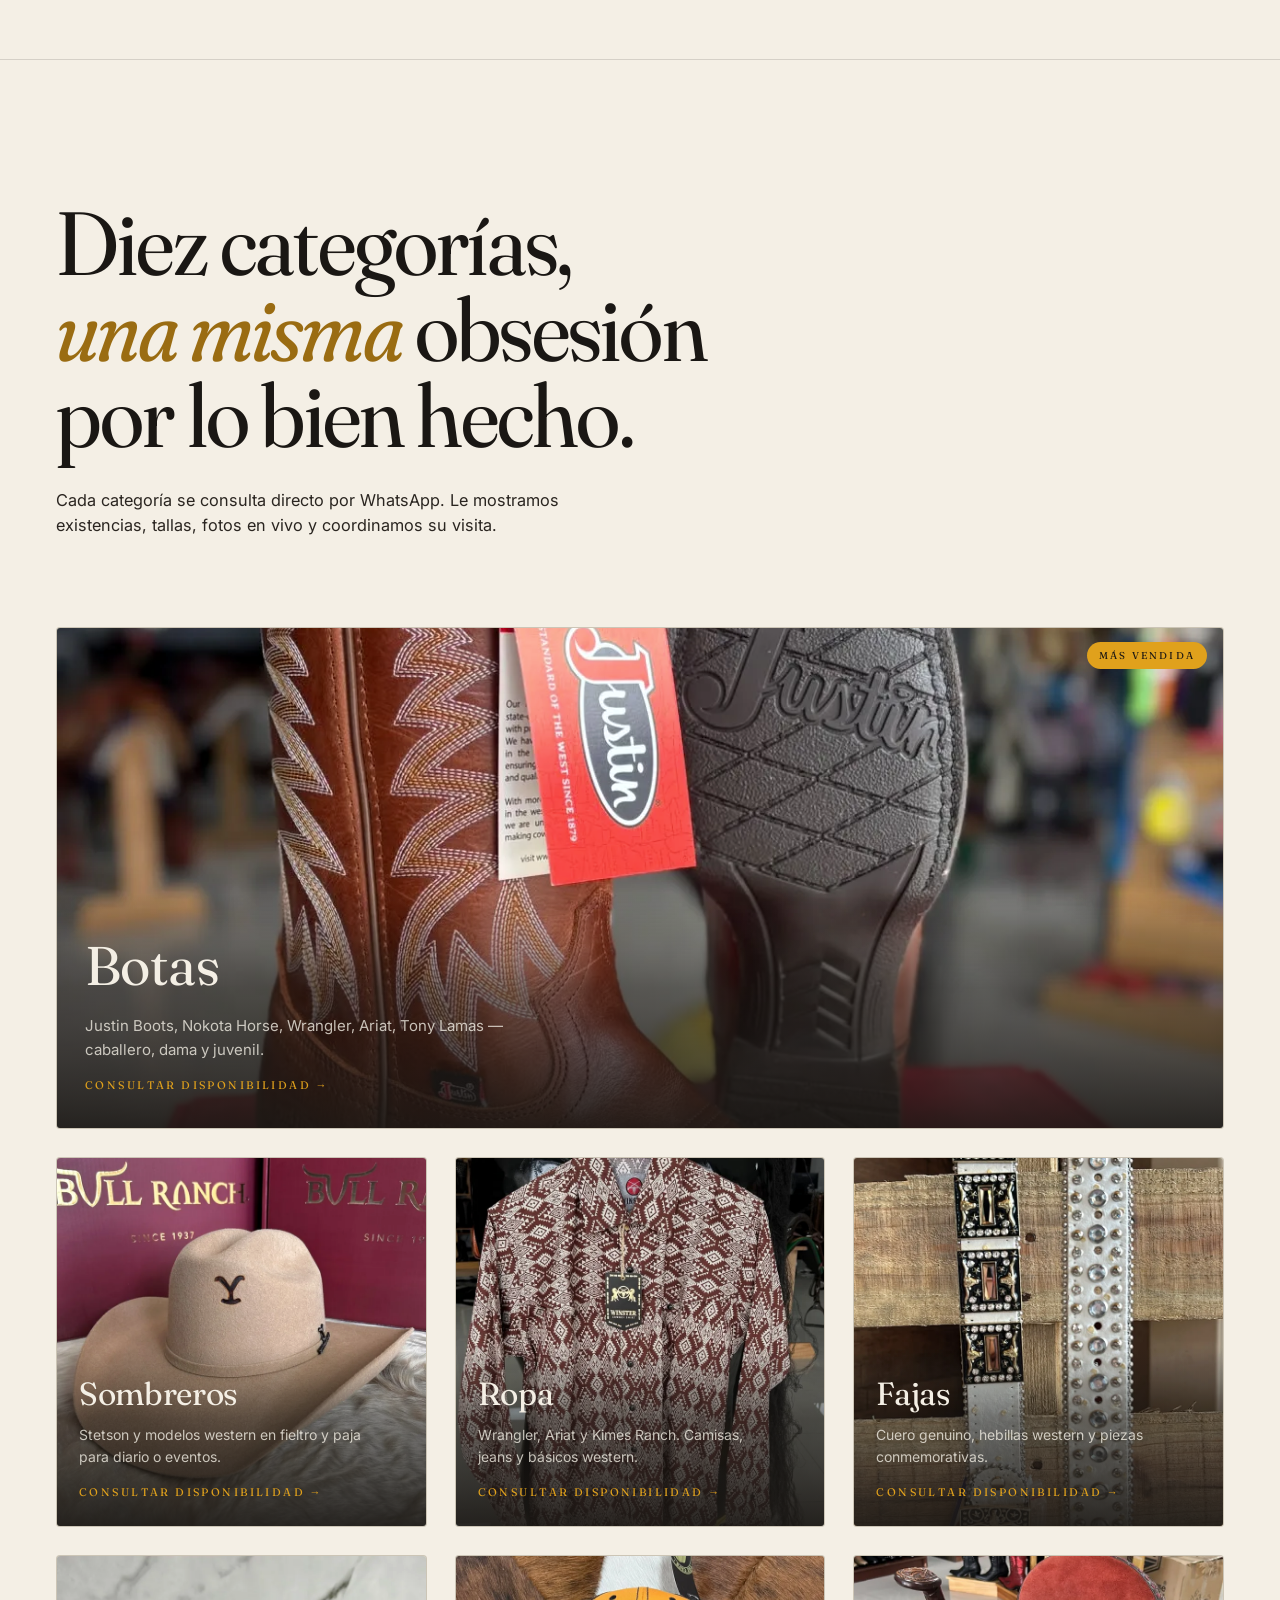
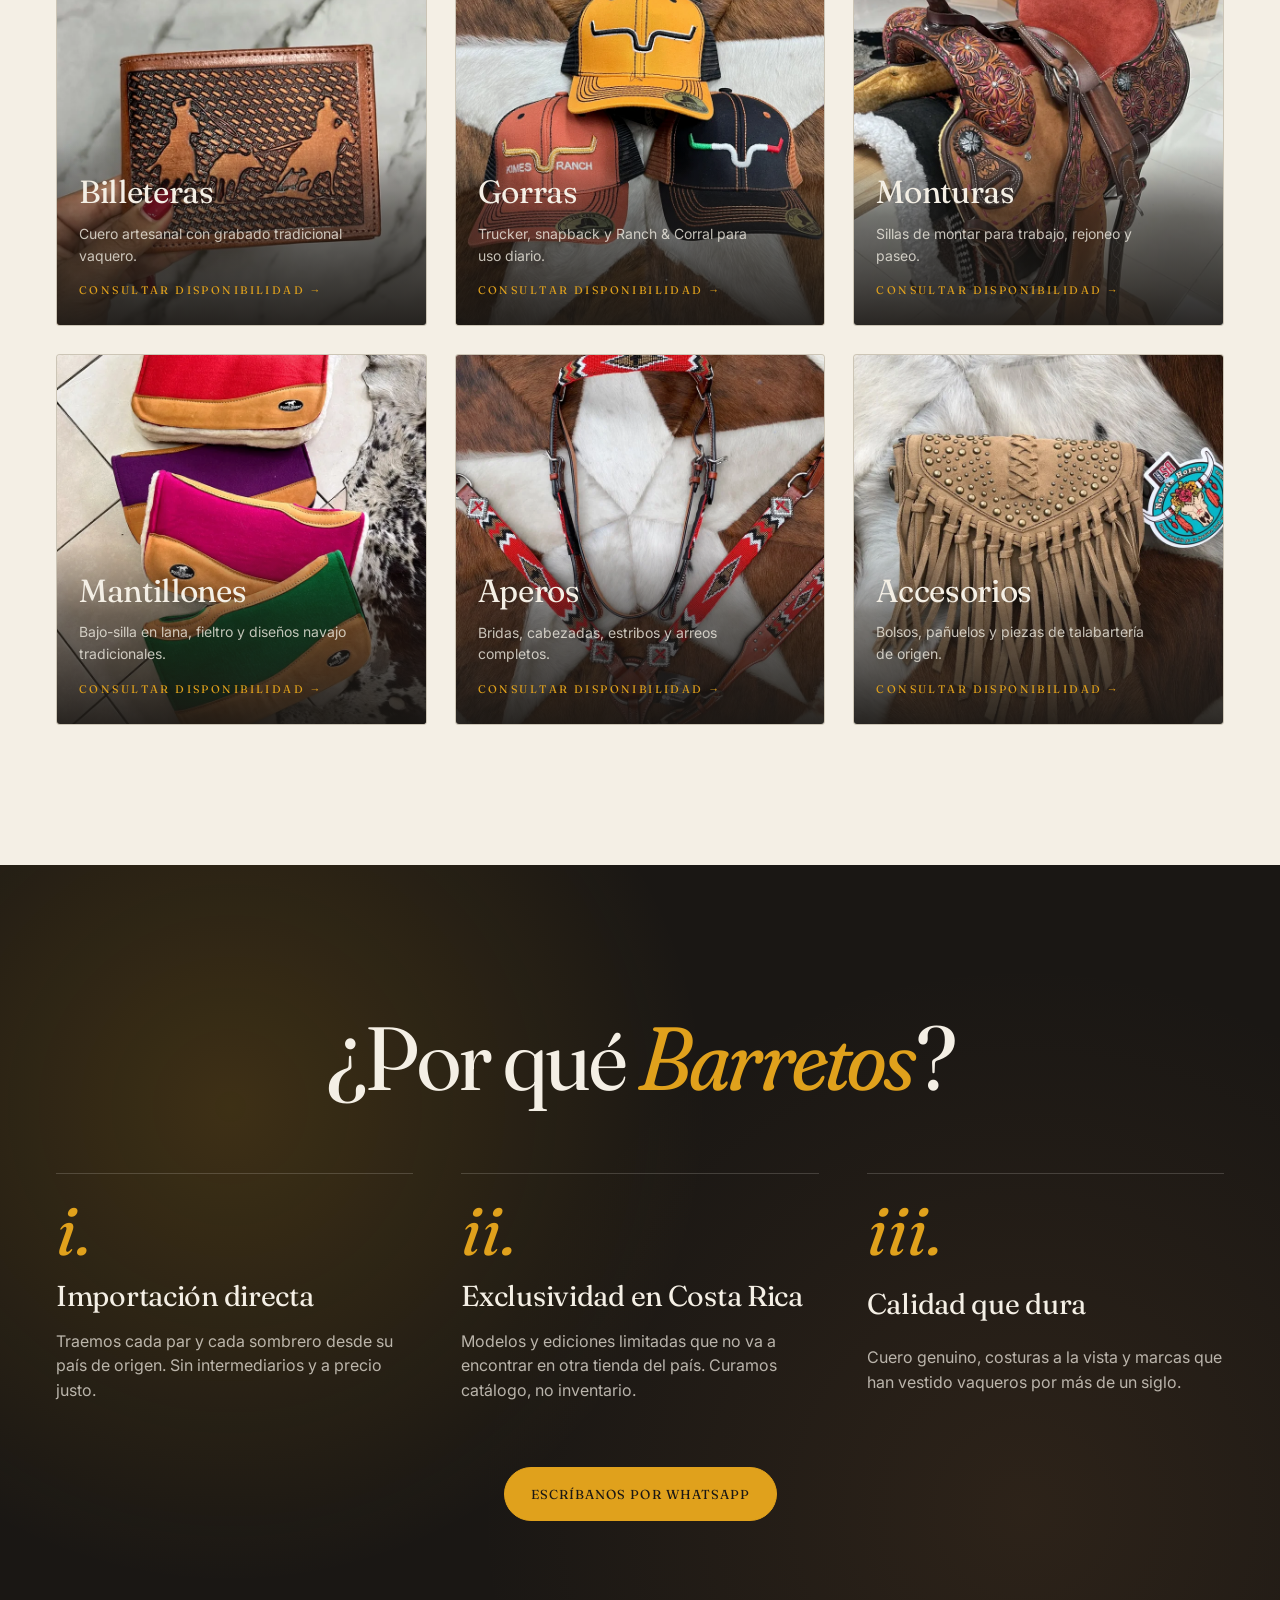
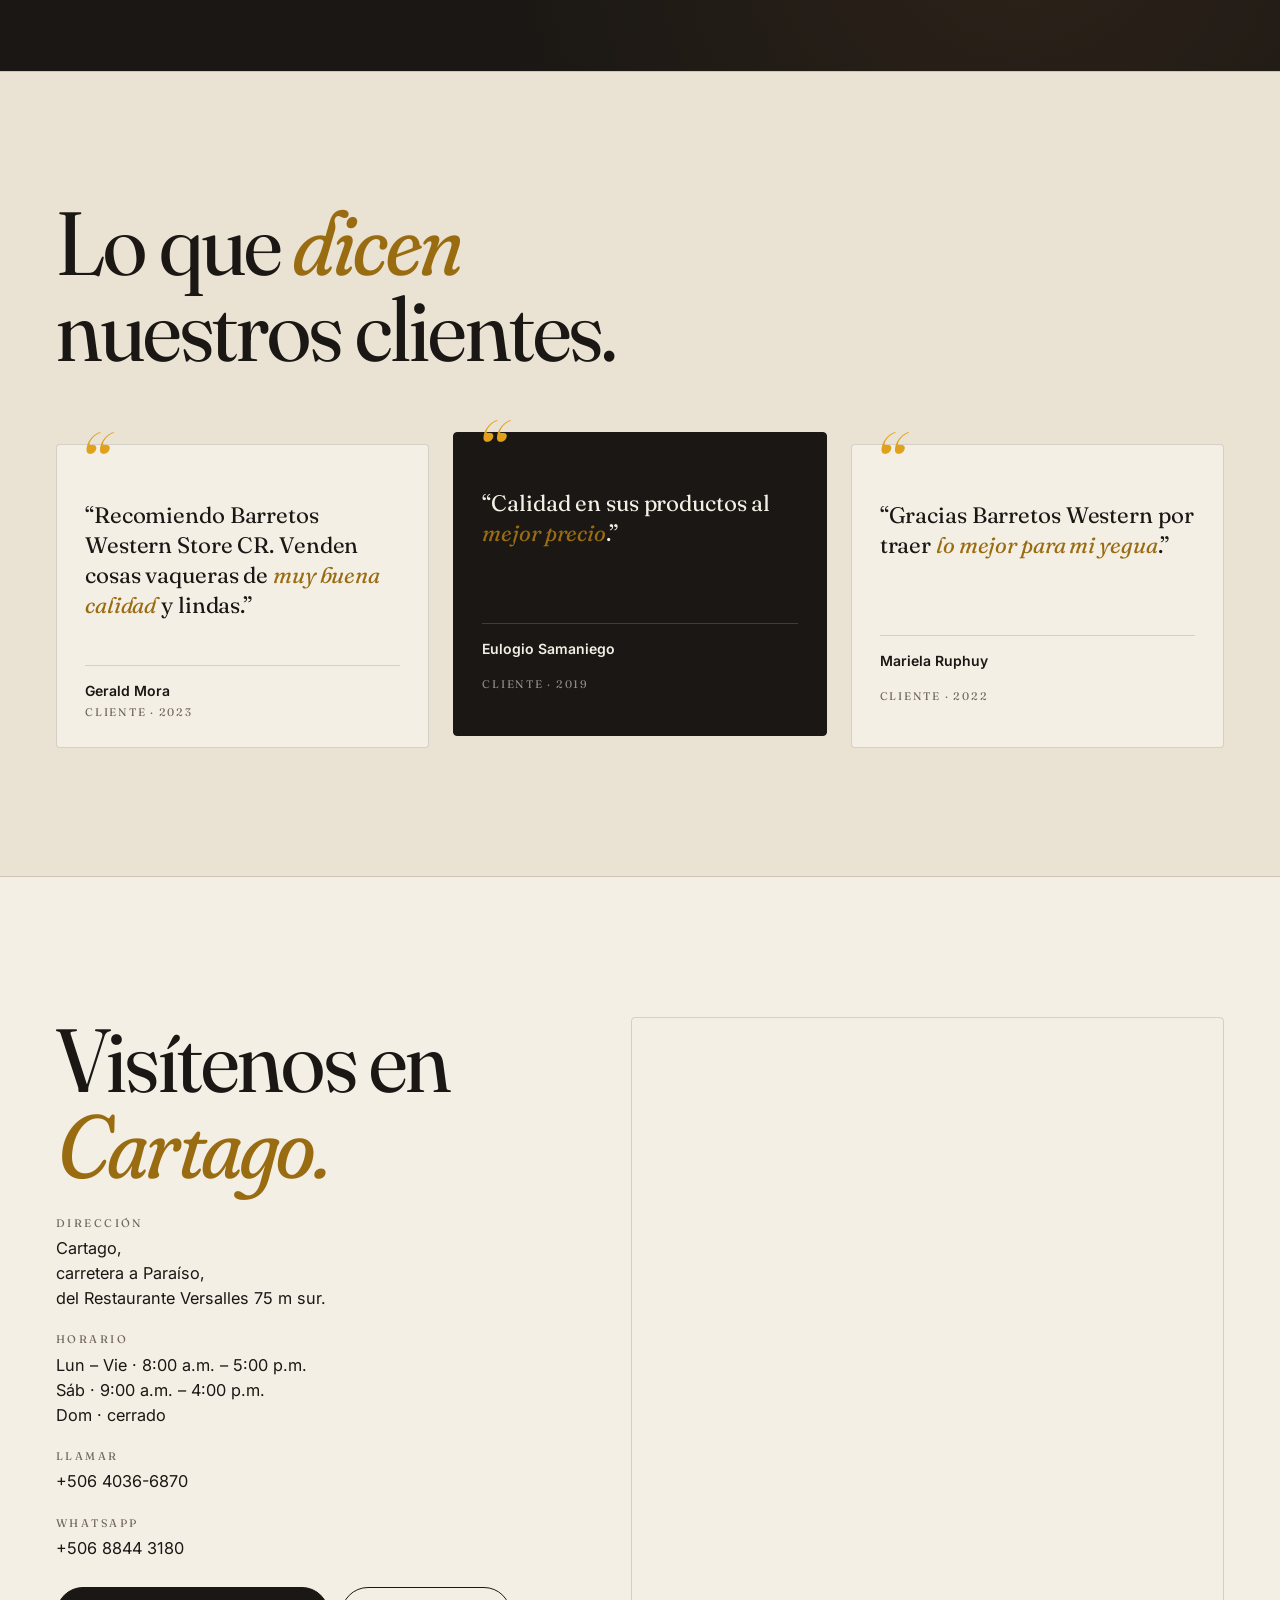
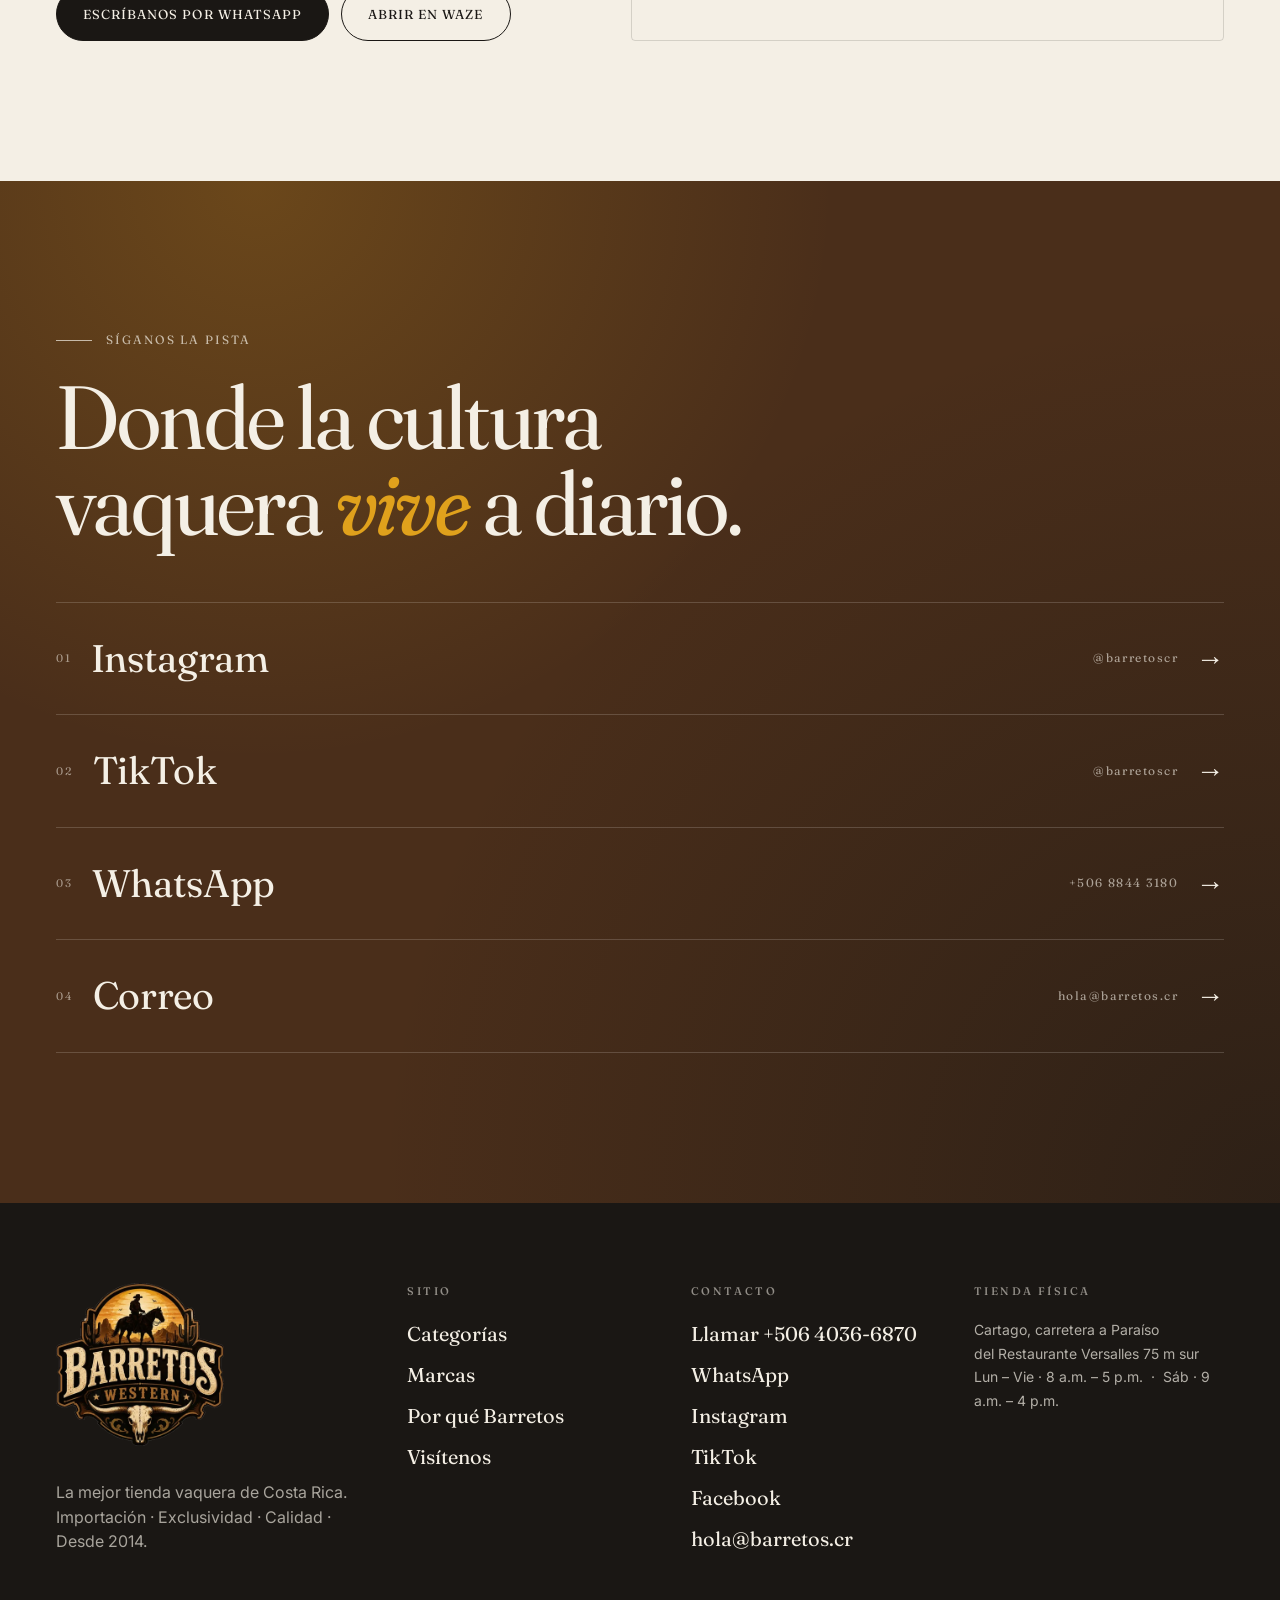
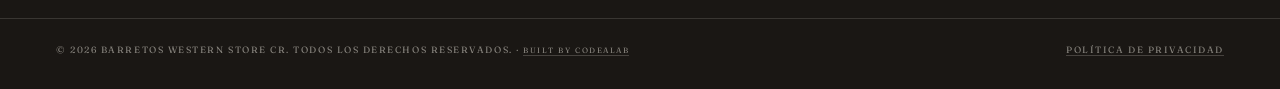
==== commit 083781db: "Merge branch 'main' into fix/codex-review * main:   chore: quitar preconnect a images.unsplash.com  " ====
--- a/index.html
+++ b/index.html
@@ -32,9 +32,10 @@
 
 <link rel="preconnect" href="https://fonts.googleapis.com">
 <link rel="preconnect" href="https://fonts.gstatic.com" crossorigin>
-<link href="https://fonts.googleapis.com/css2?family=Fraunces:ital,opsz,wght,SOFT@0,9..144,300..900,30..100;1,9..144,300..900,30..100&family=Inter:wght@300;400;500;600;700&display=swap" rel="stylesheet">
-
-<link rel="stylesheet" href="assets/styles.css?v=20260609e">
+<link href="https://fonts.googleapis.com/css2?family=Fraunces:ital,opsz,wght,SOFT@0,9..144,300..900,30..100;1,9..144,300..900,30..100&family=Inter:wght@300;400;500;600;700&display=swap" rel="stylesheet" media="print" onload="this.media='all'">
+<noscript><link href="https://fonts.googleapis.com/css2?family=Fraunces:ital,opsz,wght,SOFT@0,9..144,300..900,30..100;1,9..144,300..900,30..100&family=Inter:wght@300;400;500;600;700&display=swap" rel="stylesheet"></noscript>
+
+<link rel="stylesheet" href="assets/styles.css?v=20260610">
 
 <script type="application/ld+json">
 {
@@ -64,8 +65,7 @@
       "telephone": "+50688443180",
       "contactType": "sales",
       "areaServed": "CR",
-      "availableLanguage": ["Spanish"],
-      "contactOption": "WhatsApp"
+      "availableLanguage": ["Spanish"]
     }
   ],
   "priceRange": "$$",
@@ -123,7 +123,7 @@
       </ul>
     </nav>
 
-    <a class="brand" href="#" aria-label="Barretos Western Store, inicio">
+    <a class="brand" href="/" aria-label="Barretos Western Store, inicio">
       <img class="brand-mark" src="assets/logo-illustrated-400.webp" srcset="assets/logo-illustrated-400.webp 400w, assets/logo-illustrated-800.webp 800w" sizes="(min-width: 860px) 140px, 96px" width="1211" height="1174" alt="Barretos Western Store CR">
 
     </a>
@@ -457,9 +457,13 @@
 
         git revert <hash de "ux: hide Instagram lookbook">
 
+    Luego re-agregar manualmente en privacidad/index.html el ítem "Galería" en
+    el nav desktop (site-nav--right) y en el mobile-nav:
+        <li><a href="../#instagram">Galería</a></li>
+
     Cuando se integre el feed real de @barretoscr (API o exportación manual),
     cada <img> debe llevar alt descriptivo del post. El CSS .lookbook / .ig-card
-    permanece en styles.css, listo para reusar.
+    fue removido en fix/codex-review — añadir nuevamente al restaurar.
   ━━━━━━━━━━━━━━━━━━━━━━━━━━━━━━━━━━━━━━━━━━━━━━━━━━━━━━━━━━━━━━━━━━━━━━━━━━━━━━ -->
 
   <!-- ━━━━━━━━━━━━━━━━━━━━ TESTIMONIOS ━━━━━━━━━━━━━━━━━━━━ -->
@@ -539,12 +543,12 @@
         </div>
       </div>
 
-      <div class="visit-map" aria-label="Mapa de ubicación de Barretos Western Store en Cartago">
+      <div class="visit-map">
         <iframe
           title="Ubicación Barretos Western Store, Cartago"
           src="https://www.google.com/maps/embed?pb=!1m18!1m12!1m3!1d452.27979514811955!2d-83.90610266001086!3d9.860013722922877!2m3!1f0!2f0!3f0!3m2!1i1024!2i768!4f13.1!3m3!1m2!1s0x8fa0df0044b1fad7%3A0x3543ecd8f7243706!2sBarretos%20Western%20Store%20CR!5e0!3m2!1sen!2sni!4v1780955307272!5m2!1sen!2sni"
           loading="lazy"
-          referrerpolicy="no-referrer-when-downgrade"
+          referrerpolicy="strict-origin-when-cross-origin"
           width="100%"
           height="100%"
           style="border:0;"
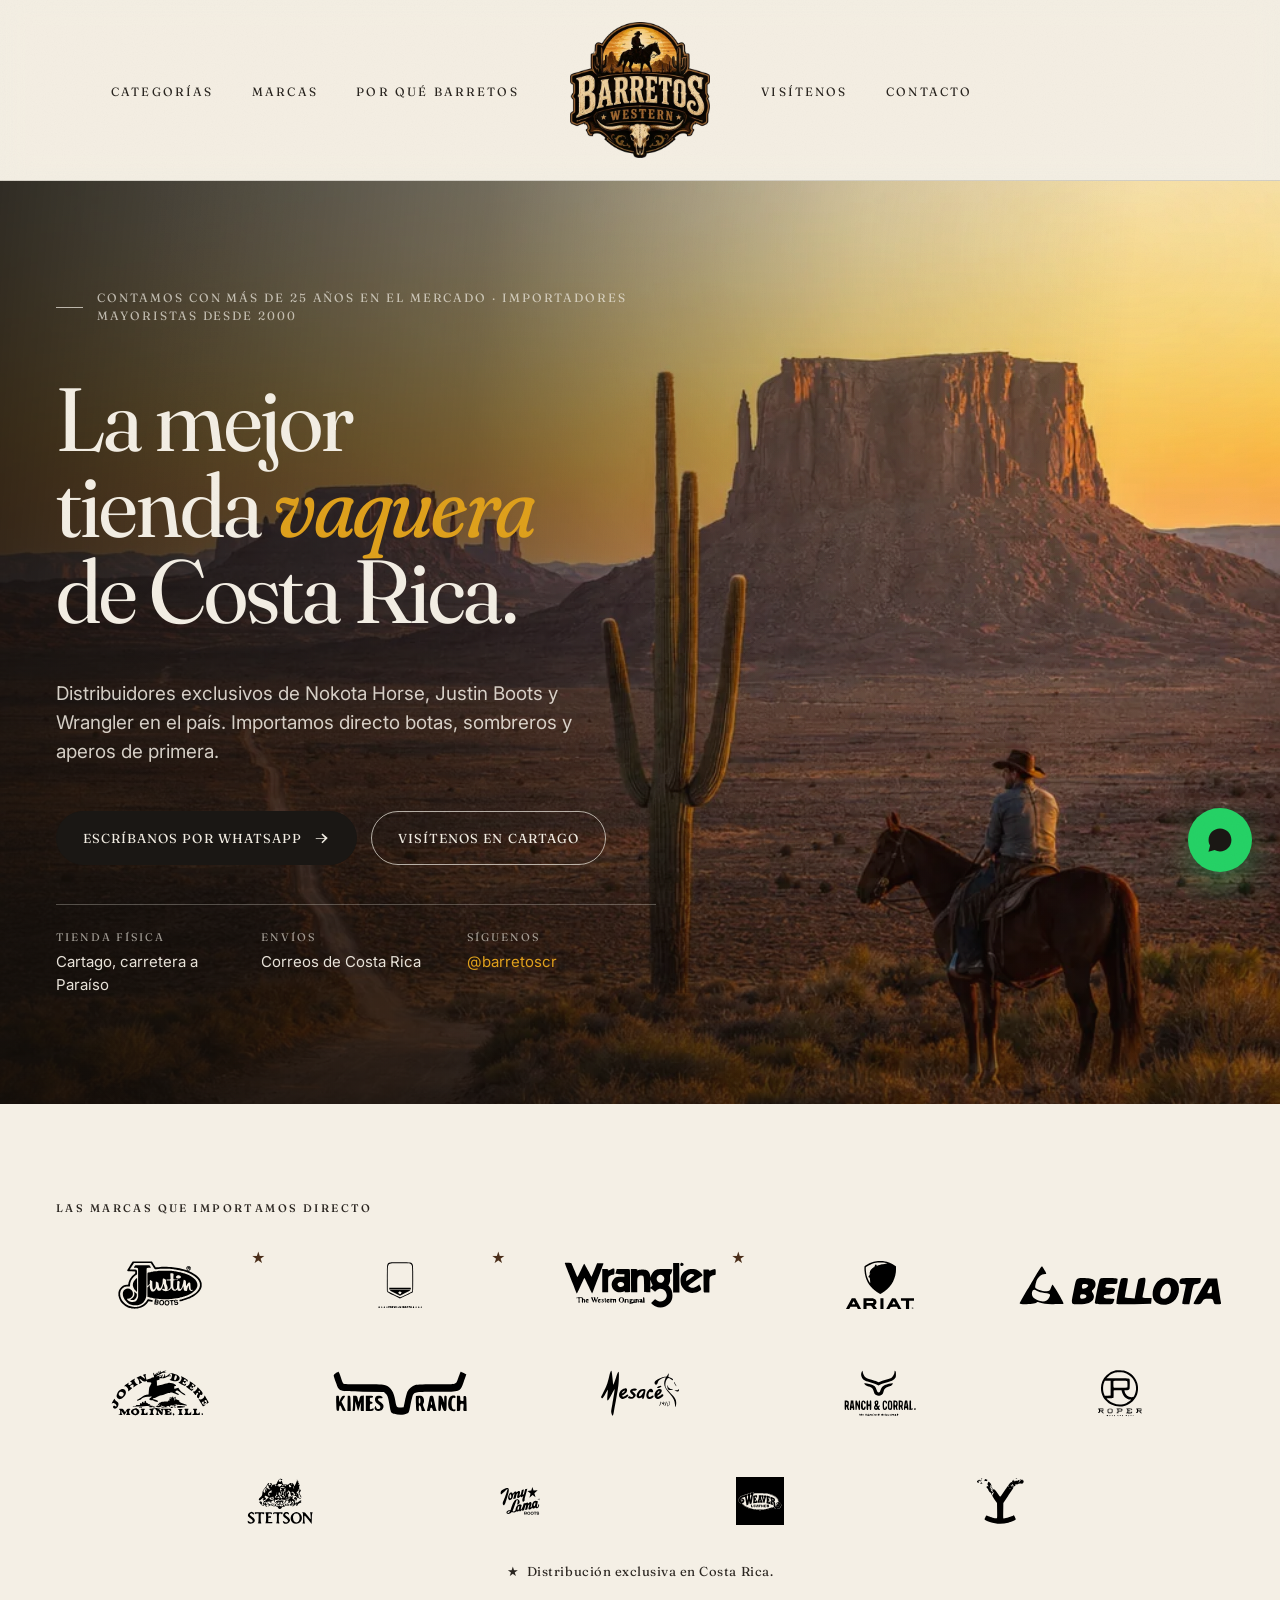
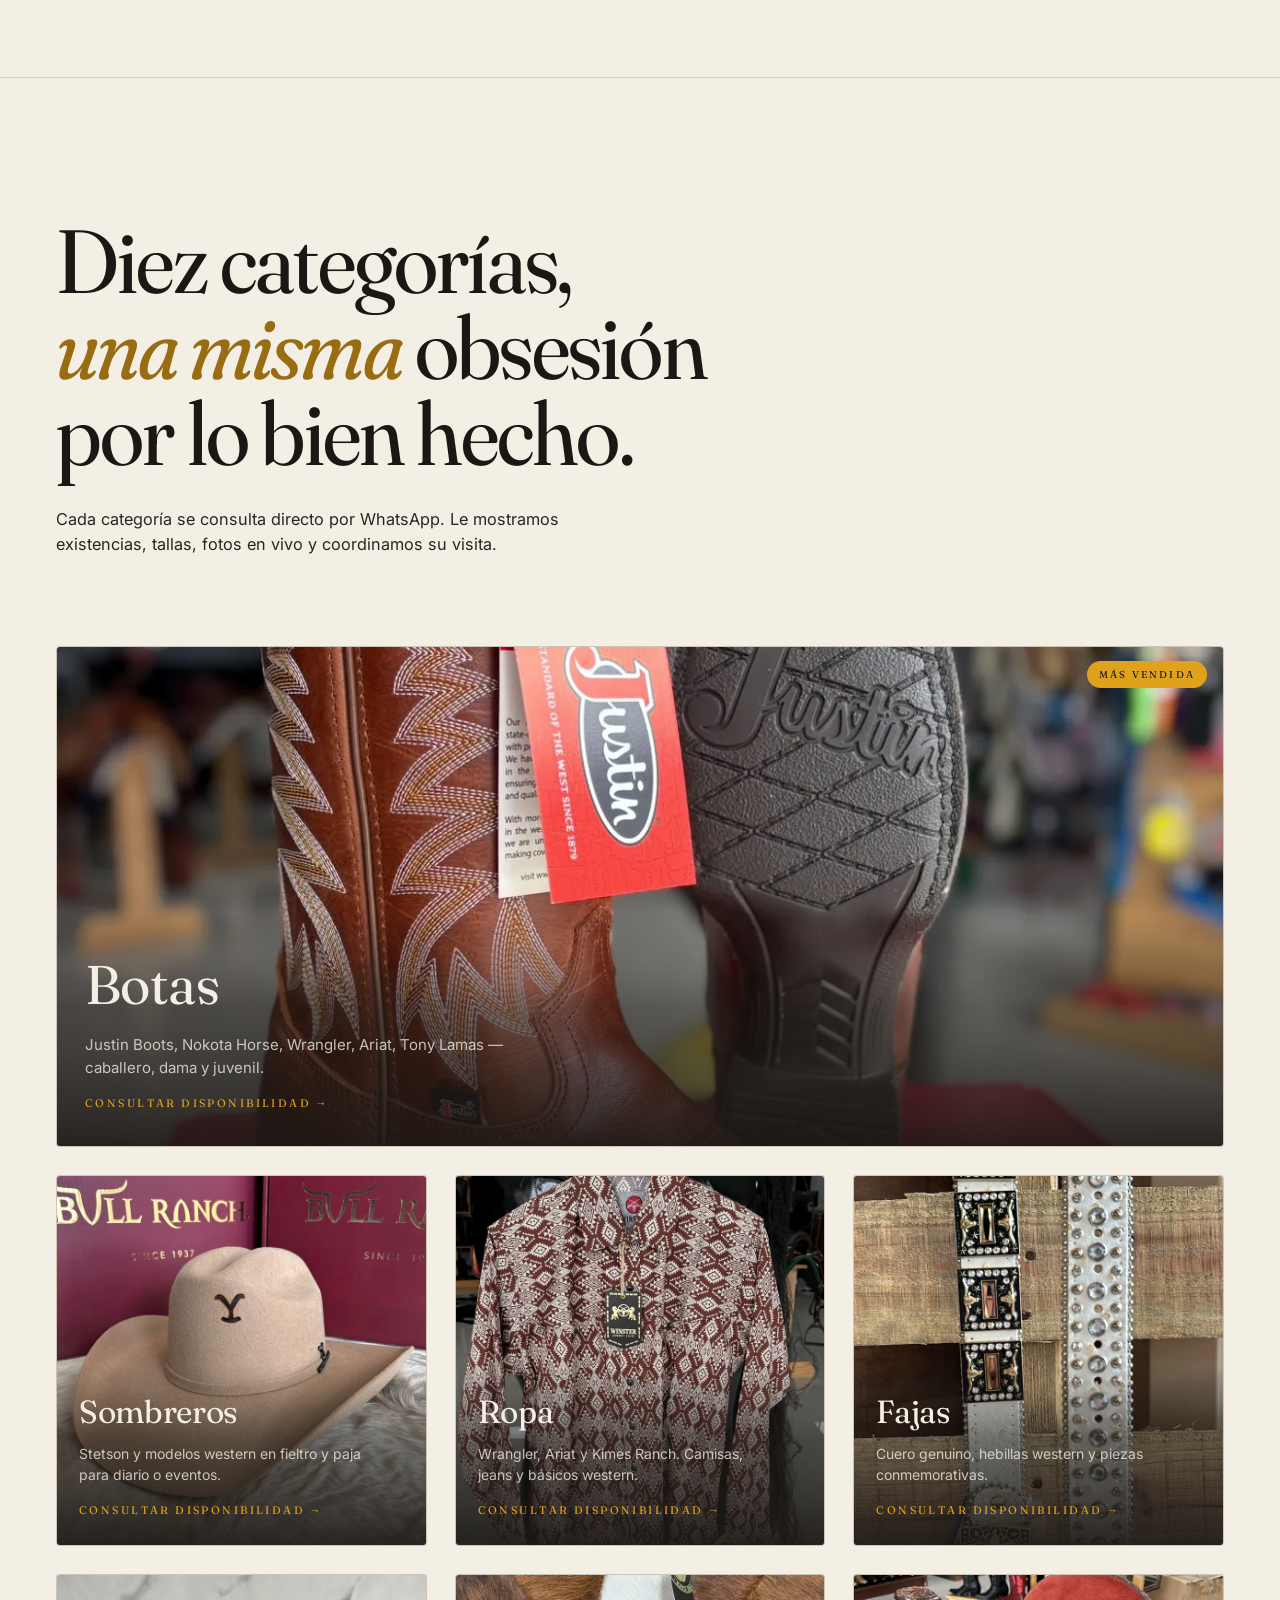
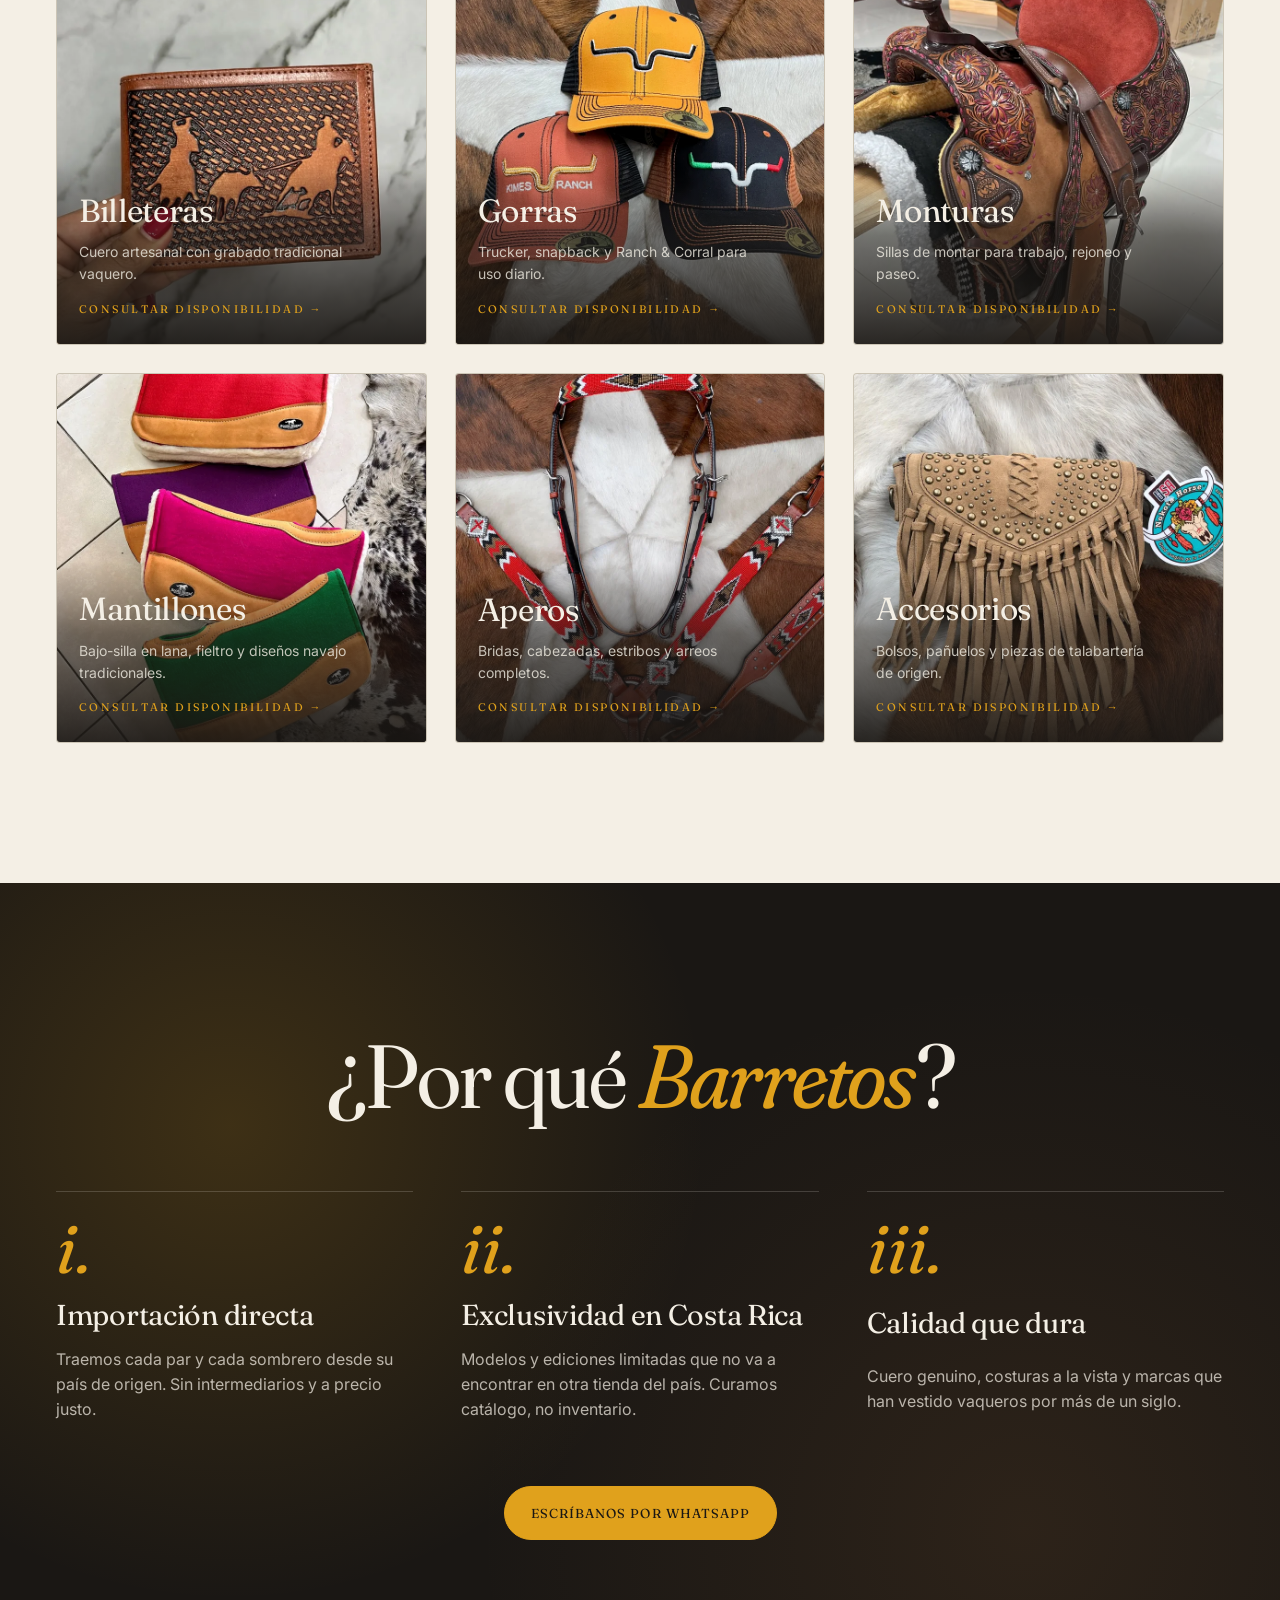
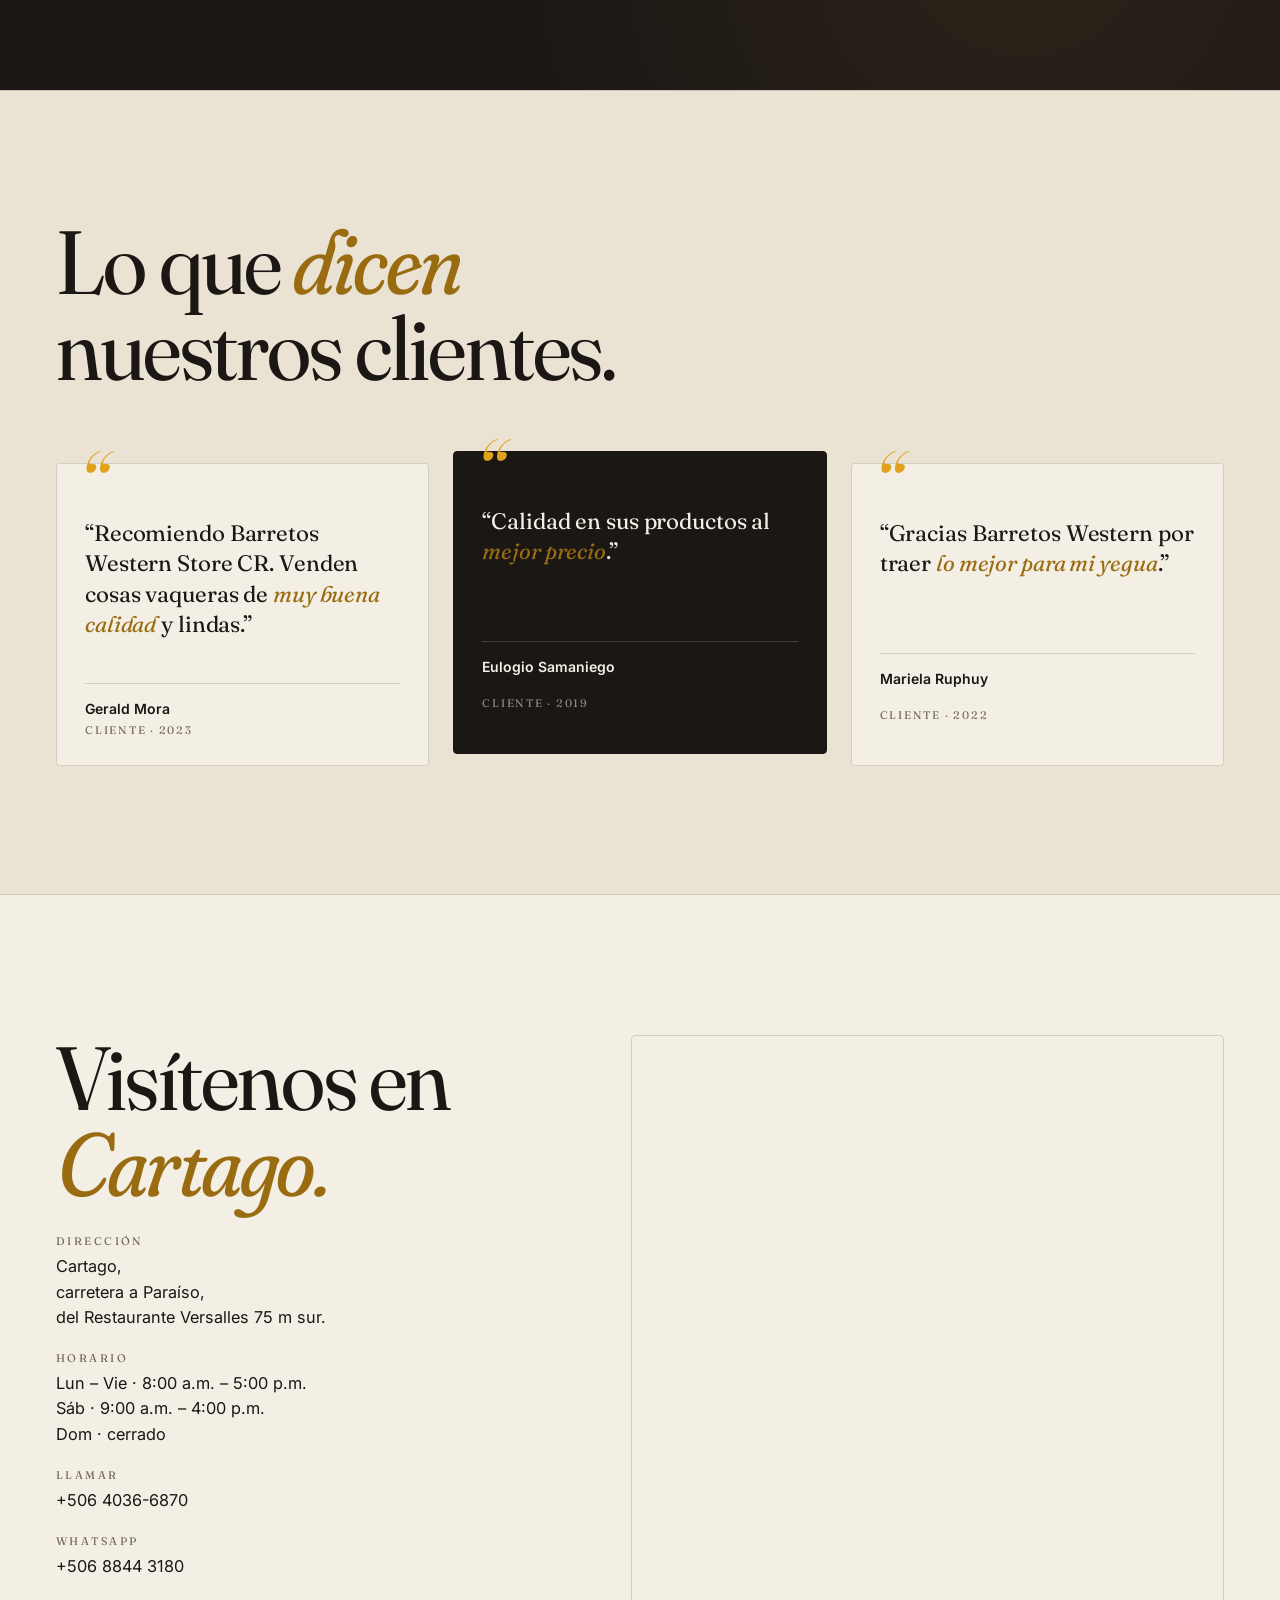
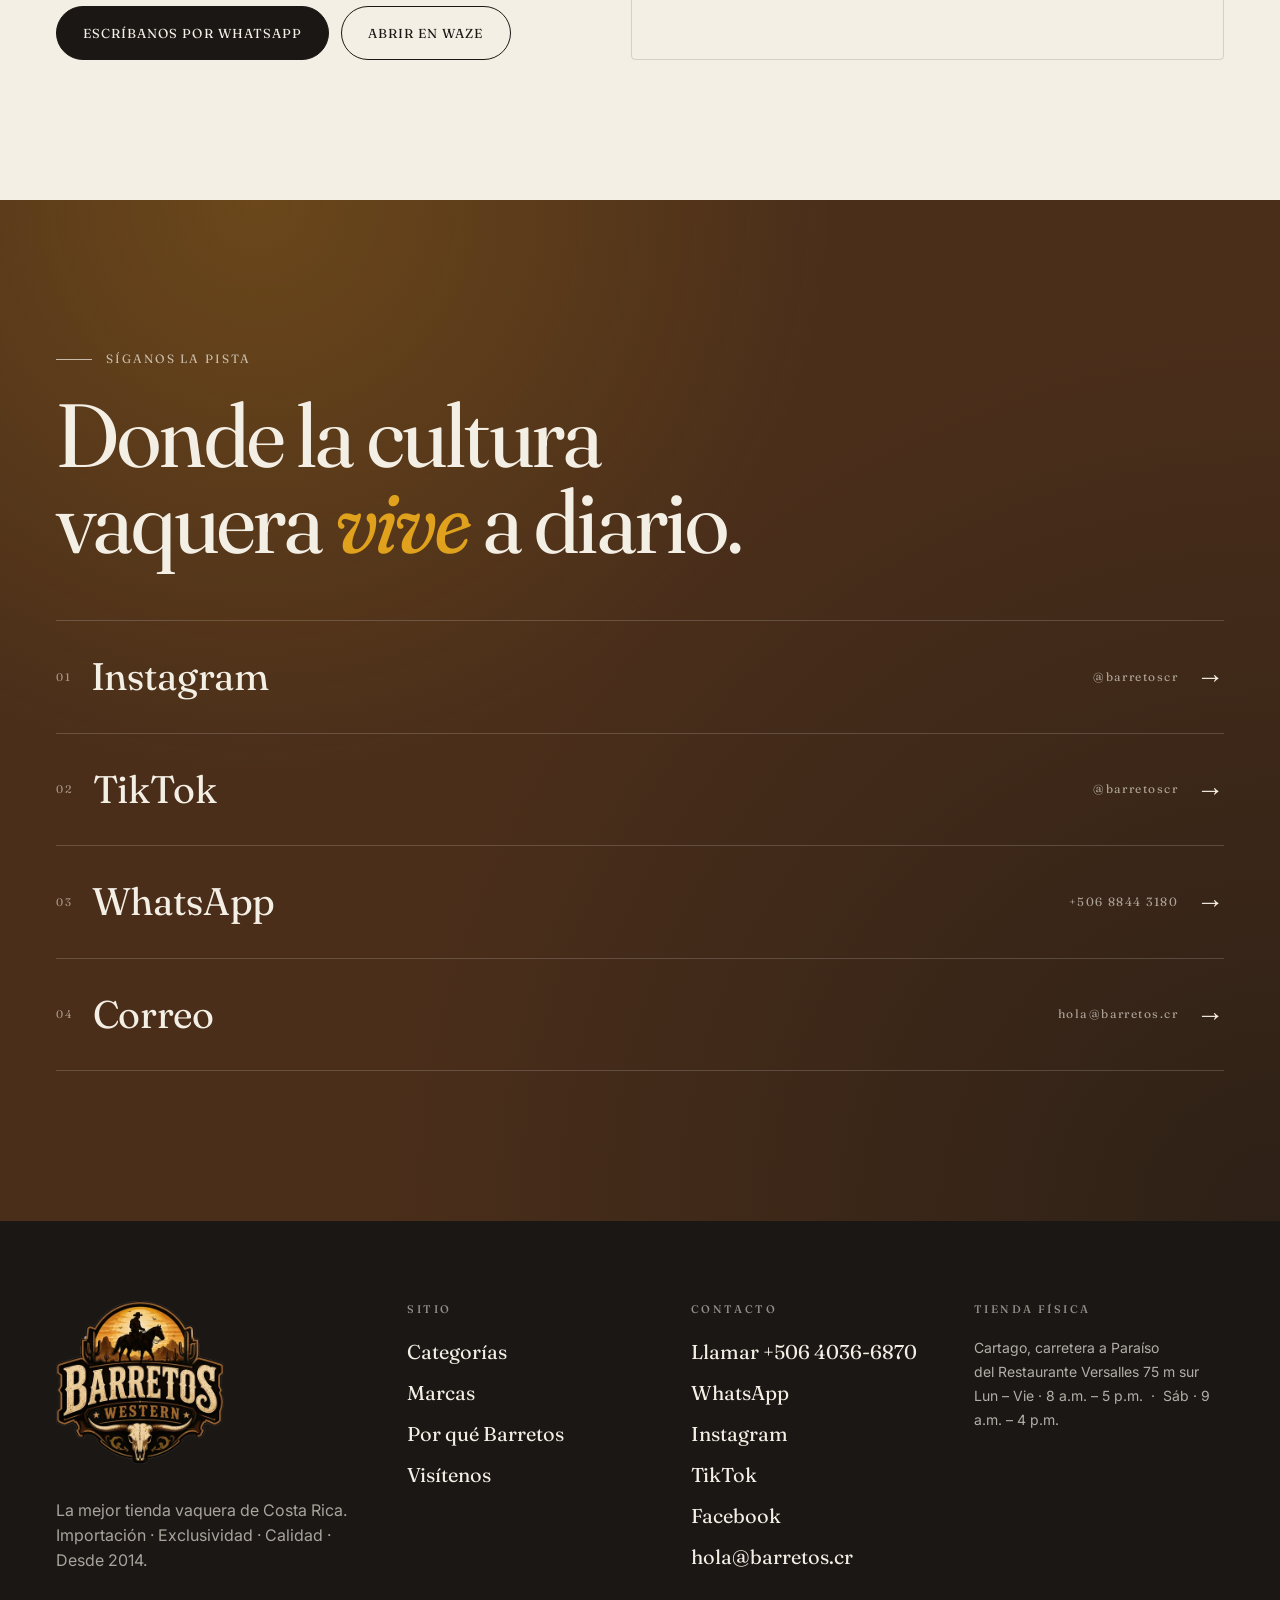
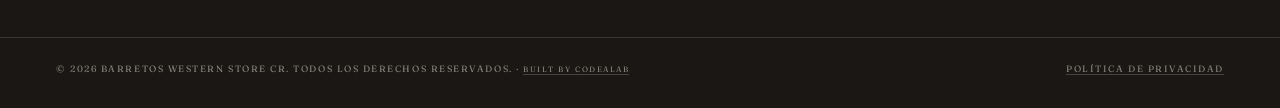
==== commit de8a0309: "copy(hero): Actualizar antigüedad de la empresa en eyebrow del hero Reemplaza "Cartago · Importadore" ====
--- a/index.html
+++ b/index.html
@@ -174,7 +174,7 @@
       <div class="hero-copy">
         <p class="eyebrow eyebrow--light">
           <span class="rule"></span>
-          Cartago · Importadores mayoristas desde 2014
+          Contamos con más de 25 años en el mercado · Importadores mayoristas desde 2000
         </p>
         <h1 id="hero-title" class="display display--light">
           La mejor tienda
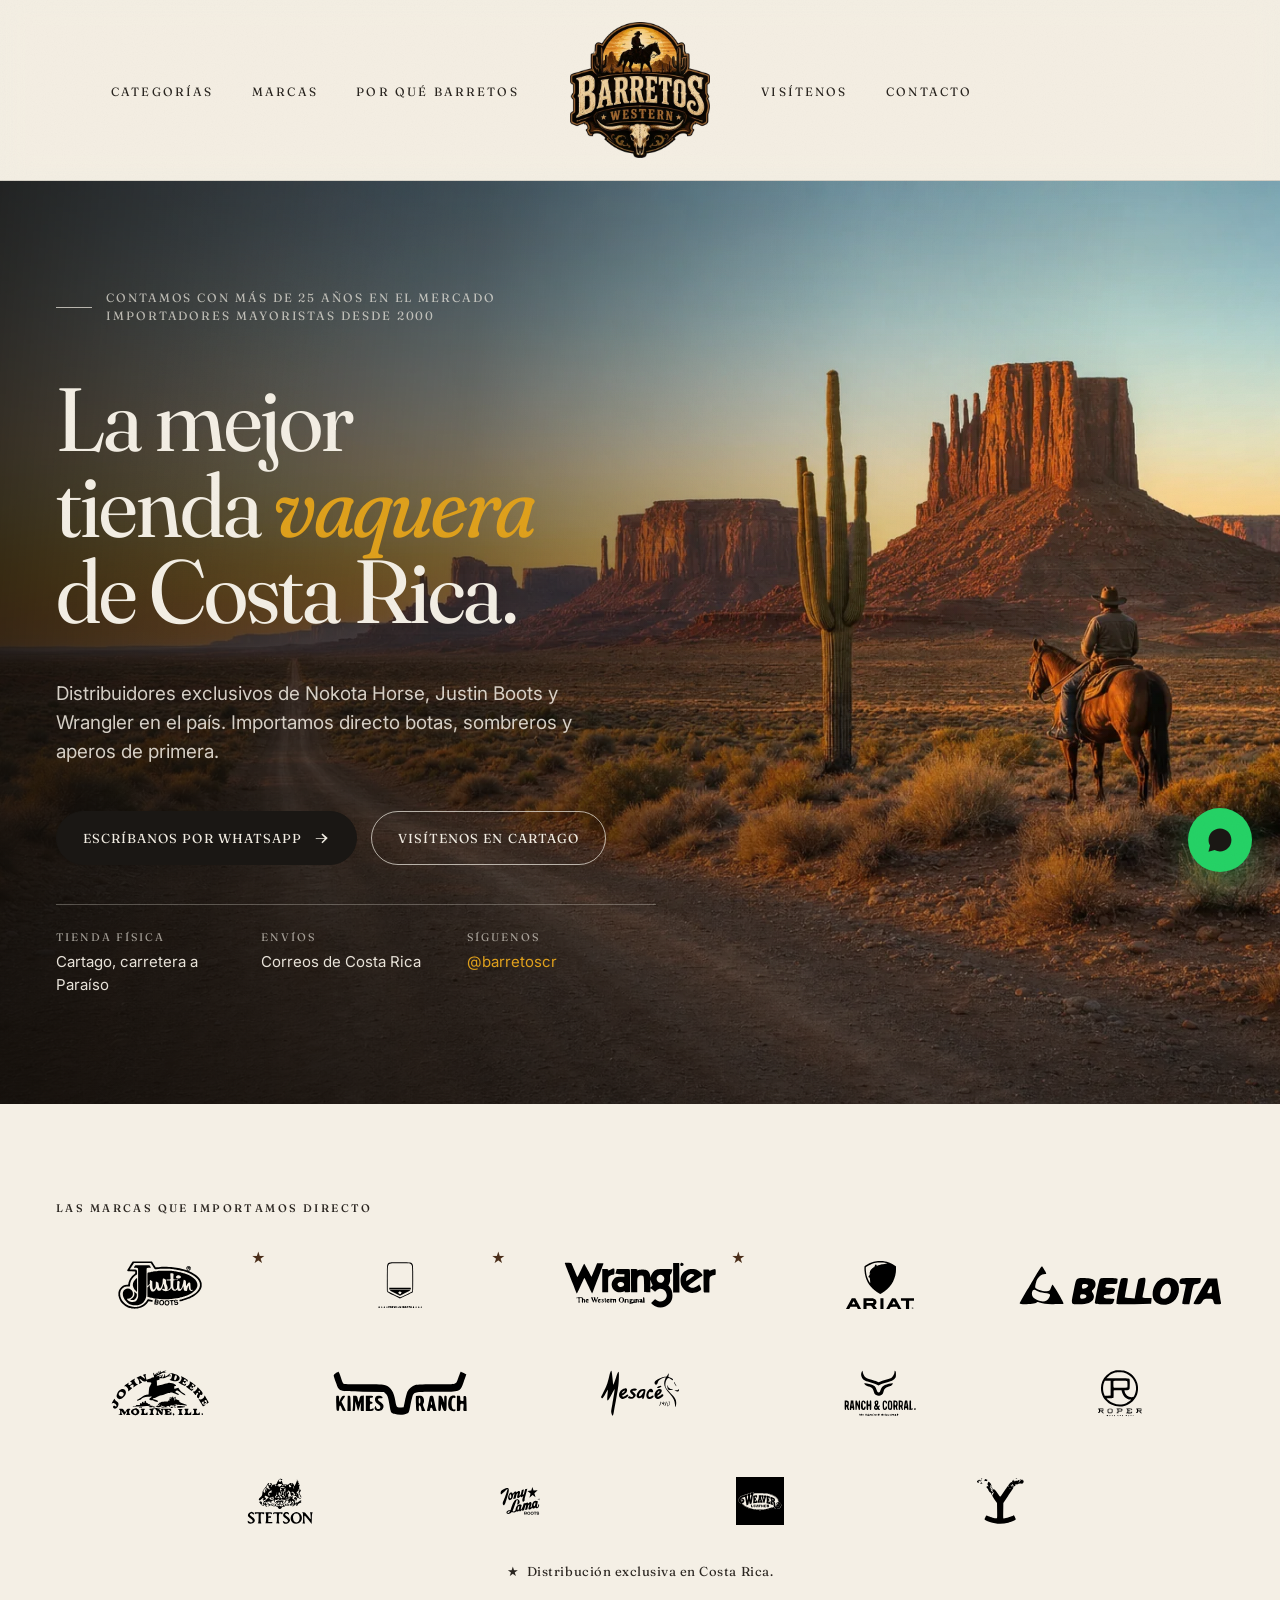
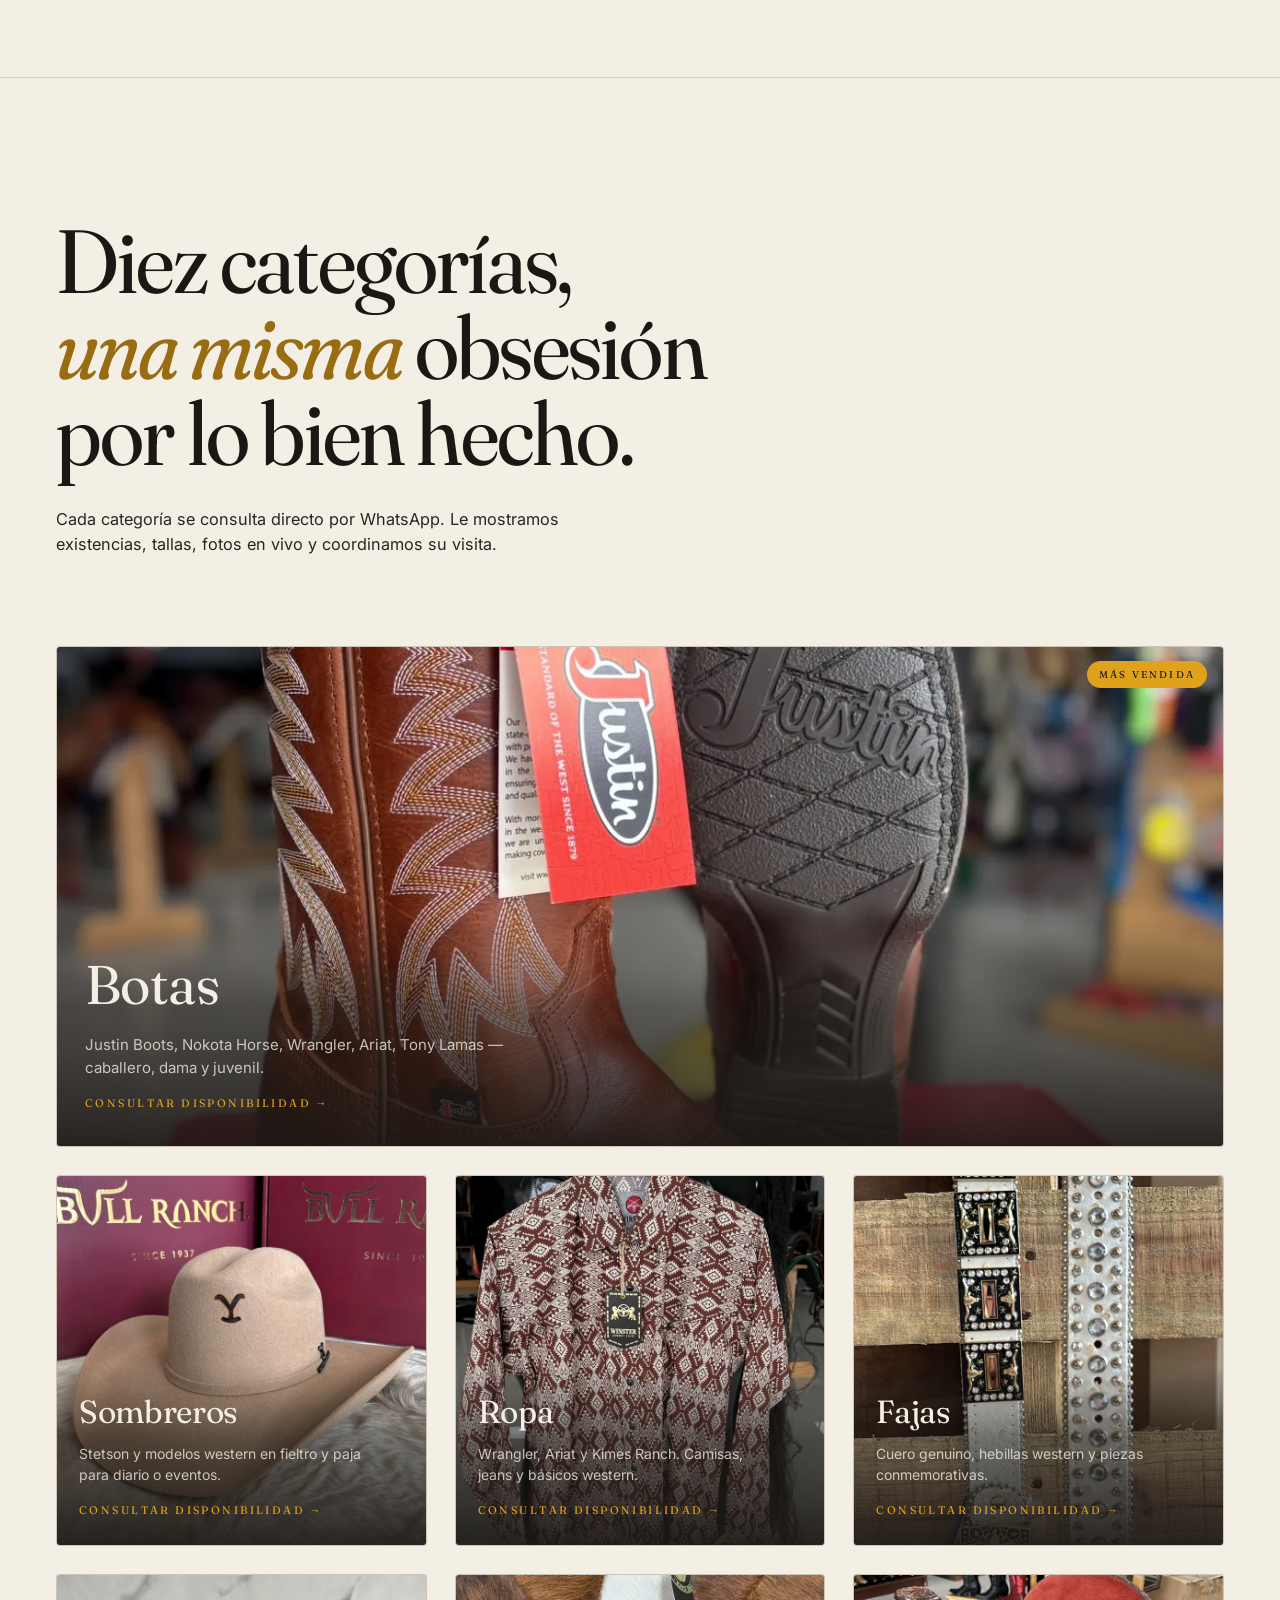
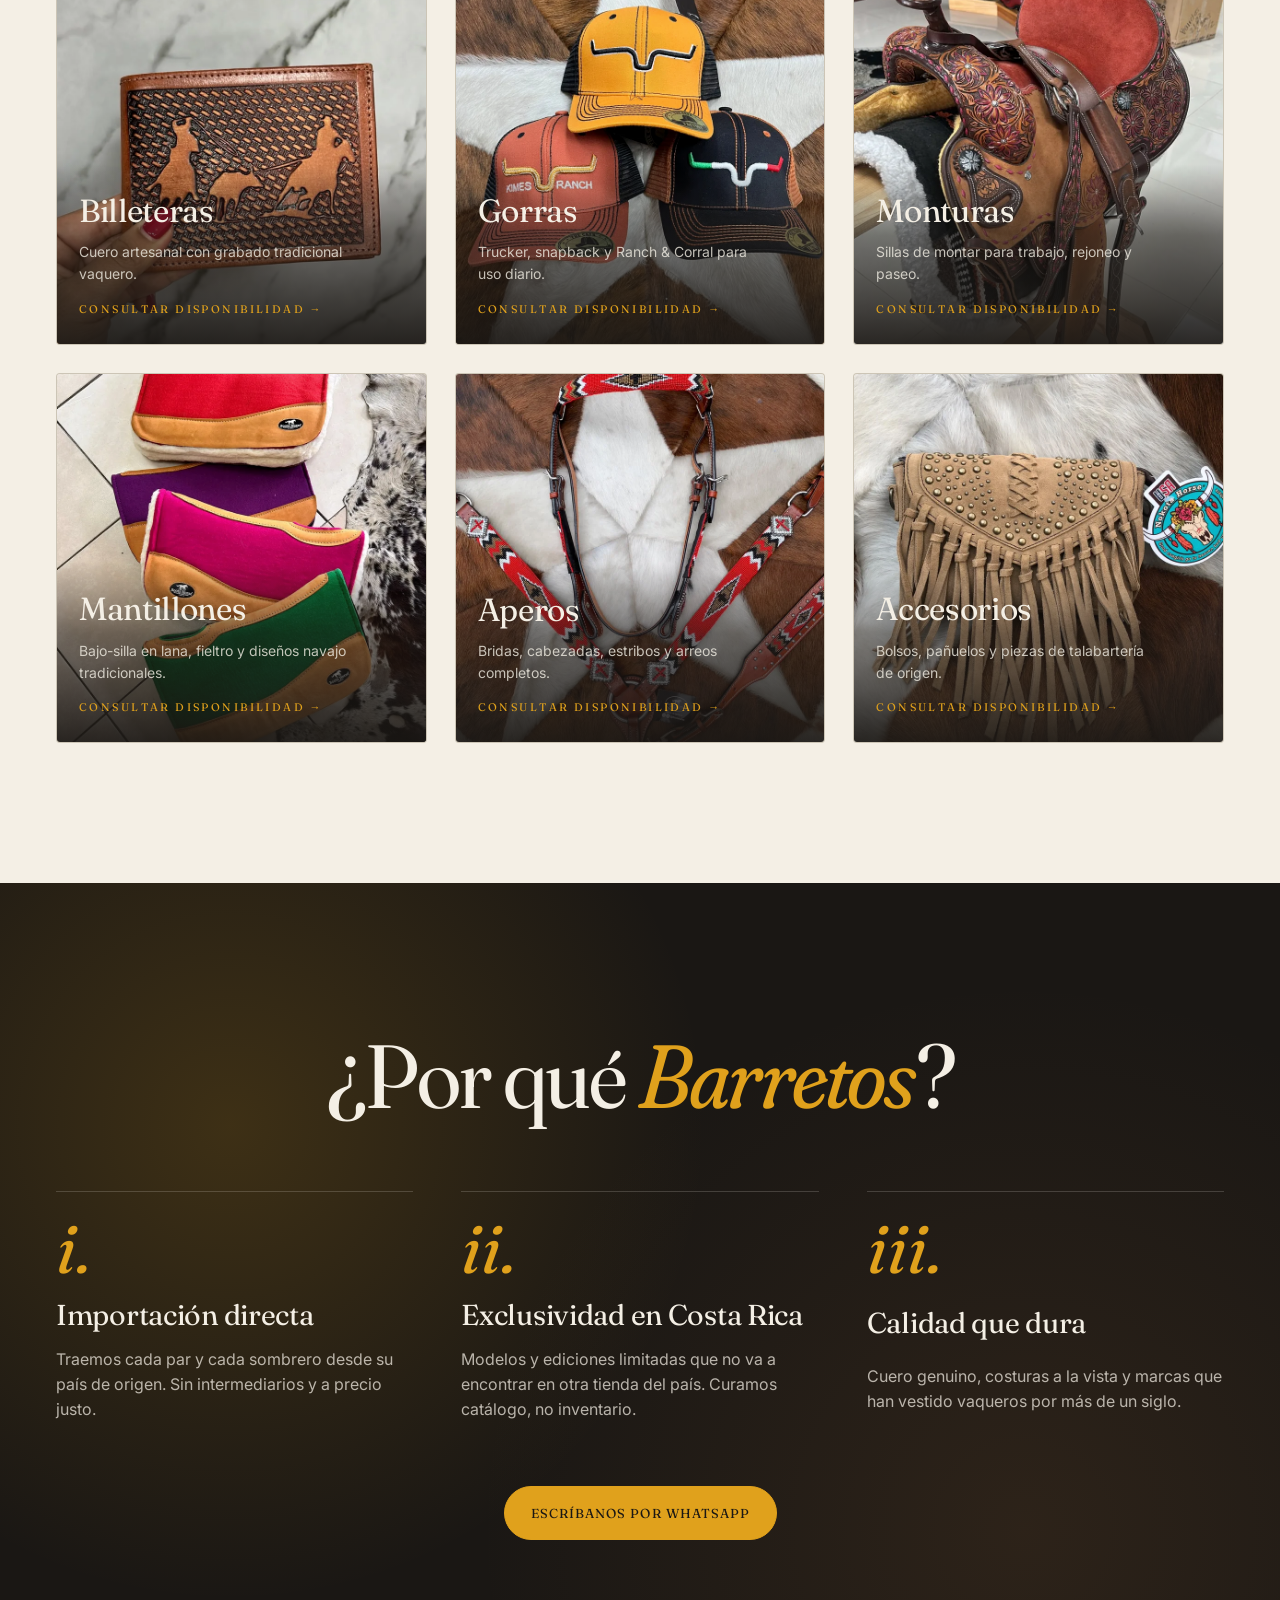
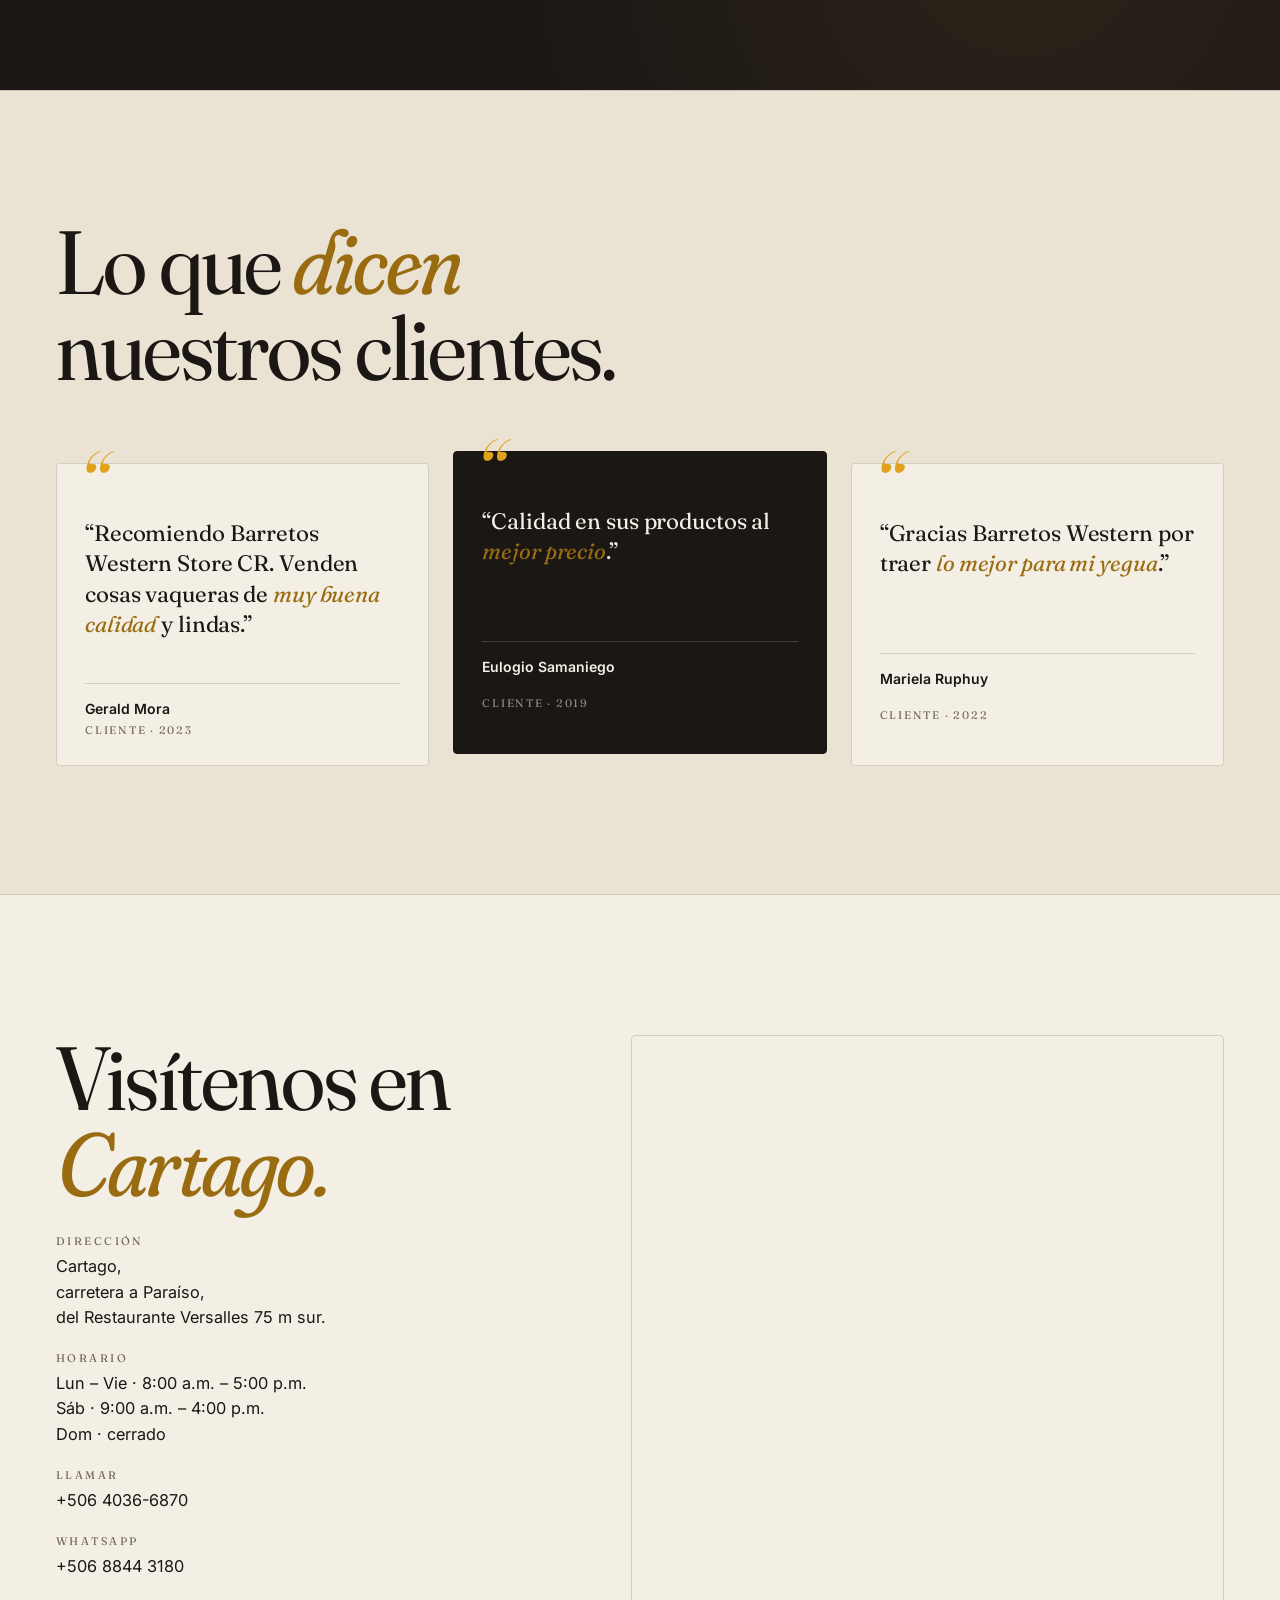
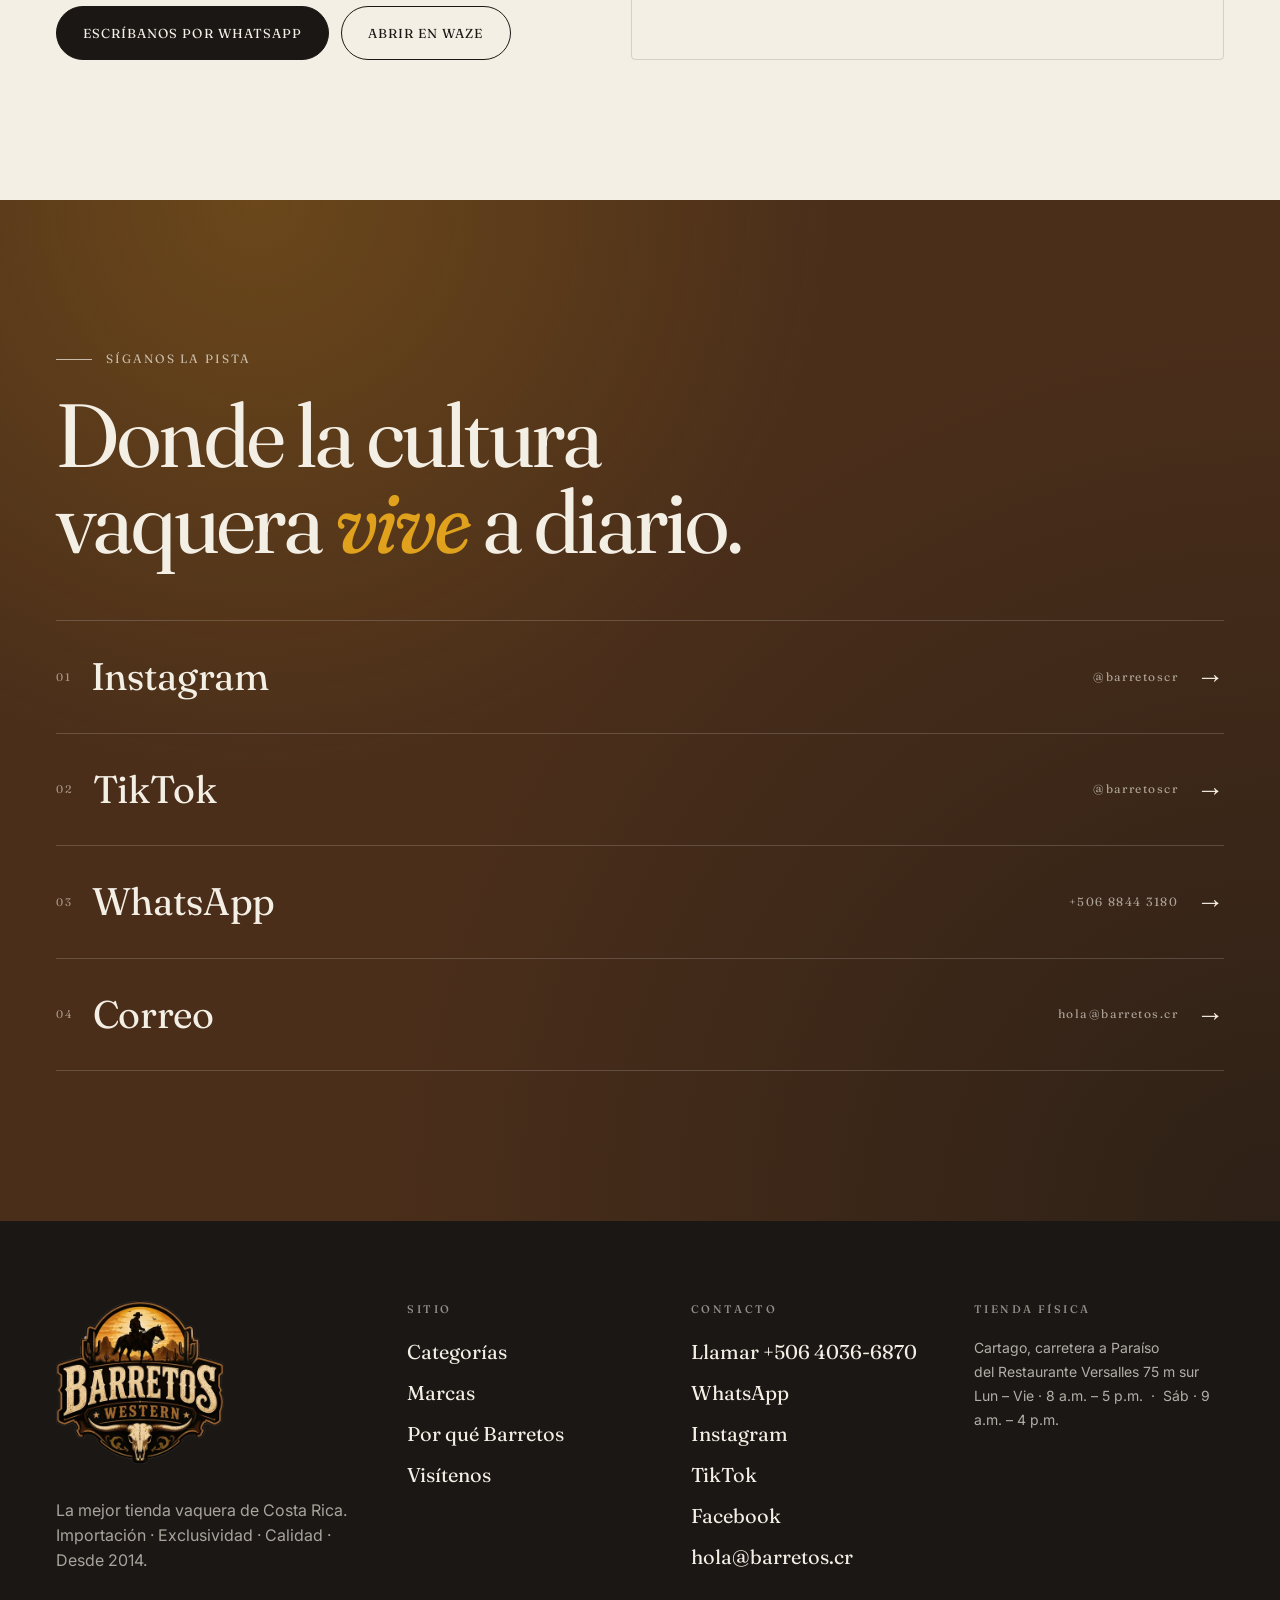
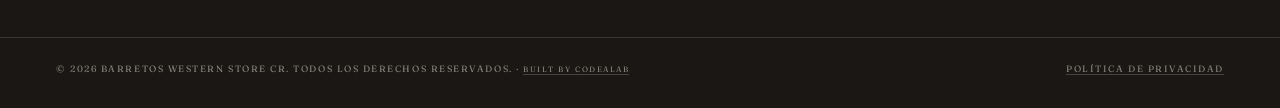
==== commit 45b7f00f: "style(index): reformatear indentación HTML y salto de línea en eyebrow del hero Reformateo de indent" ====
--- a/index.html
+++ b/index.html
@@ -1,43 +1,52 @@
 <!doctype html>
 <html lang="es-CR">
+
 <head>
-<meta charset="utf-8">
-<meta name="viewport" content="width=device-width, initial-scale=1, viewport-fit=cover">
-<meta name="theme-color" content="#1A1714">
-
-<link rel="icon" href="favicon.ico" sizes="any">
-<link rel="icon" href="assets/favicon.svg" type="image/svg+xml">
-<link rel="apple-touch-icon" href="apple-touch-icon.png">
-
-<title>Barretos Western Store · Tienda Vaquera en Cartago, Costa Rica</title>
-<meta name="description" content="Distribuidores exclusivos de Nokota Horse, Justin Boots y Wrangler en Costa Rica. Botas, sombreros y aperos western importados directo desde 2014. Escríbanos por WhatsApp.">
-<link rel="canonical" href="https://barretos.cr/">
-
-<meta name="google-site-verification" content="Bd5Yy27x1V4vq8RcGWsoRCzhiceaFvMi2qmmuk29bGI">
-
-<meta property="og:type" content="website">
-<meta property="og:locale" content="es_CR">
-<meta property="og:site_name" content="Barretos Western Store">
-<meta property="og:title" content="Barretos Western Store · La mejor tienda vaquera de Costa Rica">
-<meta property="og:description" content="Distribuidores exclusivos de Nokota Horse, Justin Boots y Wrangler en Costa Rica. Botas, sombreros y aperos western importados directo desde 2014. Escríbanos por WhatsApp.">
-<meta property="og:url" content="https://barretos.cr/">
-<meta property="og:image" content="https://barretos.cr/og.jpg">
-<meta property="og:image:width" content="1200">
-<meta property="og:image:height" content="630">
-<meta property="og:image:type" content="image/jpeg">
-<meta property="og:image:alt" content="Logo de Barretos Western Store sobre fondo crema">
-<meta name="twitter:card" content="summary_large_image">
-<meta name="twitter:image" content="https://barretos.cr/og.jpg">
-<meta name="twitter:image:alt" content="Logo de Barretos Western Store">
-
-<link rel="preconnect" href="https://fonts.googleapis.com">
-<link rel="preconnect" href="https://fonts.gstatic.com" crossorigin>
-<link href="https://fonts.googleapis.com/css2?family=Fraunces:ital,opsz,wght,SOFT@0,9..144,300..900,30..100;1,9..144,300..900,30..100&family=Inter:wght@300;400;500;600;700&display=swap" rel="stylesheet" media="print" onload="this.media='all'">
-<noscript><link href="https://fonts.googleapis.com/css2?family=Fraunces:ital,opsz,wght,SOFT@0,9..144,300..900,30..100;1,9..144,300..900,30..100&family=Inter:wght@300;400;500;600;700&display=swap" rel="stylesheet"></noscript>
-
-<link rel="stylesheet" href="assets/styles.css?v=20260610">
-
-<script type="application/ld+json">
+  <meta charset="utf-8">
+  <meta name="viewport" content="width=device-width, initial-scale=1, viewport-fit=cover">
+  <meta name="theme-color" content="#1A1714">
+
+  <link rel="icon" href="favicon.ico" sizes="any">
+  <link rel="icon" href="assets/favicon.svg" type="image/svg+xml">
+  <link rel="apple-touch-icon" href="apple-touch-icon.png">
+
+  <title>Barretos Western Store · Tienda Vaquera en Cartago, Costa Rica</title>
+  <meta name="description"
+    content="Distribuidores exclusivos de Nokota Horse, Justin Boots y Wrangler en Costa Rica. Botas, sombreros y aperos western importados directo desde 2014. Escríbanos por WhatsApp.">
+  <link rel="canonical" href="https://barretos.cr/">
+
+  <meta name="google-site-verification" content="Bd5Yy27x1V4vq8RcGWsoRCzhiceaFvMi2qmmuk29bGI">
+
+  <meta property="og:type" content="website">
+  <meta property="og:locale" content="es_CR">
+  <meta property="og:site_name" content="Barretos Western Store">
+  <meta property="og:title" content="Barretos Western Store · La mejor tienda vaquera de Costa Rica">
+  <meta property="og:description"
+    content="Distribuidores exclusivos de Nokota Horse, Justin Boots y Wrangler en Costa Rica. Botas, sombreros y aperos western importados directo desde 2014. Escríbanos por WhatsApp.">
+  <meta property="og:url" content="https://barretos.cr/">
+  <meta property="og:image" content="https://barretos.cr/og.jpg">
+  <meta property="og:image:width" content="1200">
+  <meta property="og:image:height" content="630">
+  <meta property="og:image:type" content="image/jpeg">
+  <meta property="og:image:alt" content="Logo de Barretos Western Store sobre fondo crema">
+  <meta name="twitter:card" content="summary_large_image">
+  <meta name="twitter:image" content="https://barretos.cr/og.jpg">
+  <meta name="twitter:image:alt" content="Logo de Barretos Western Store">
+
+  <link rel="preconnect" href="https://fonts.googleapis.com">
+  <link rel="preconnect" href="https://fonts.gstatic.com" crossorigin>
+  <link
+    href="https://fonts.googleapis.com/css2?family=Fraunces:ital,opsz,wght,SOFT@0,9..144,300..900,30..100;1,9..144,300..900,30..100&family=Inter:wght@300;400;500;600;700&display=swap"
+    rel="stylesheet" media="print" onload="this.media='all'">
+  <noscript>
+    <link
+      href="https://fonts.googleapis.com/css2?family=Fraunces:ital,opsz,wght,SOFT@0,9..144,300..900,30..100;1,9..144,300..900,30..100&family=Inter:wght@300;400;500;600;700&display=swap"
+      rel="stylesheet">
+  </noscript>
+
+  <link rel="stylesheet" href="assets/styles.css?v=20260610">
+
+  <script type="application/ld+json">
 {
   "@context": "https://schema.org",
   "@type": "ClothingStore",
@@ -106,349 +115,396 @@
 </script>
 
 </head>
+
 <body>
-<a class="skip-link" href="#main">Saltar al contenido</a>
-
-<header class="site-header" data-header>
-  <div class="container header-inner">
-    <button class="nav-toggle" data-nav-toggle aria-label="Abrir menú" aria-expanded="false" aria-controls="mobile-nav">
-      <span></span><span></span><span></span>
-    </button>
-
-    <nav class="site-nav site-nav--left" aria-label="Navegación principal izquierda">
+  <a class="skip-link" href="#main">Saltar al contenido</a>
+
+  <header class="site-header" data-header>
+    <div class="container header-inner">
+      <button class="nav-toggle" data-nav-toggle aria-label="Abrir menú" aria-expanded="false"
+        aria-controls="mobile-nav">
+        <span></span><span></span><span></span>
+      </button>
+
+      <nav class="site-nav site-nav--left" aria-label="Navegación principal izquierda">
+        <ul>
+          <li><a href="#categorias">Categorías</a></li>
+          <li><a href="#marcas">Marcas</a></li>
+          <li><a href="#por-que">Por qué Barretos</a></li>
+        </ul>
+      </nav>
+
+      <a class="brand" href="/" aria-label="Barretos Western Store, inicio">
+        <img class="brand-mark" src="assets/logo-illustrated-400.webp"
+          srcset="assets/logo-illustrated-400.webp 400w, assets/logo-illustrated-800.webp 800w"
+          sizes="(min-width: 860px) 140px, 96px" width="1211" height="1174" alt="Barretos Western Store CR">
+
+      </a>
+
+      <nav class="site-nav site-nav--right" aria-label="Navegación principal derecha">
+        <ul>
+          <!-- <li><a href="#instagram">Galería</a></li> — oculto con el feed de IG -->
+          <li><a href="#visitenos">Visítenos</a></li>
+          <li><a href="#connect">Contacto</a></li>
+        </ul>
+      </nav>
+
+      <span class="header-spacer" aria-hidden="true"></span>
+    </div>
+
+    <div class="mobile-nav" id="mobile-nav" hidden>
       <ul>
         <li><a href="#categorias">Categorías</a></li>
         <li><a href="#marcas">Marcas</a></li>
         <li><a href="#por-que">Por qué Barretos</a></li>
-      </ul>
-    </nav>
-
-    <a class="brand" href="/" aria-label="Barretos Western Store, inicio">
-      <img class="brand-mark" src="assets/logo-illustrated-400.webp" srcset="assets/logo-illustrated-400.webp 400w, assets/logo-illustrated-800.webp 800w" sizes="(min-width: 860px) 140px, 96px" width="1211" height="1174" alt="Barretos Western Store CR">
-
-    </a>
-
-    <nav class="site-nav site-nav--right" aria-label="Navegación principal derecha">
-      <ul>
         <!-- <li><a href="#instagram">Galería</a></li> — oculto con el feed de IG -->
+        <li><a href="#testimonios">Testimonios</a></li>
         <li><a href="#visitenos">Visítenos</a></li>
         <li><a href="#connect">Contacto</a></li>
       </ul>
-    </nav>
-
-    <span class="header-spacer" aria-hidden="true"></span>
-  </div>
-
-  <div class="mobile-nav" id="mobile-nav" hidden>
-    <ul>
-      <li><a href="#categorias">Categorías</a></li>
-      <li><a href="#marcas">Marcas</a></li>
-      <li><a href="#por-que">Por qué Barretos</a></li>
-      <!-- <li><a href="#instagram">Galería</a></li> — oculto con el feed de IG -->
-      <li><a href="#testimonios">Testimonios</a></li>
-      <li><a href="#visitenos">Visítenos</a></li>
-      <li><a href="#connect">Contacto</a></li>
-    </ul>
-  </div>
-</header>
-
-<a class="fab-whatsapp" href="https://wa.me/50688443180?text=Hola%20Barretos" rel="noopener" aria-label="Escribir por WhatsApp">
-  <svg viewBox="0 0 24 24" width="28" height="28" aria-hidden="true">
-    <path fill="currentColor" d="M17.5 14.4c-.3-.1-1.7-.8-2-.9-.3-.1-.5-.2-.7.2-.2.3-.8.9-1 1.1-.2.2-.4.2-.7.1-.3-.1-1.3-.5-2.5-1.5-.9-.8-1.5-1.8-1.7-2.1-.2-.3 0-.5.1-.6.1-.1.3-.4.4-.5.2-.2.2-.3.3-.5.1-.2 0-.4 0-.5-.1-.1-.7-1.7-1-2.3-.2-.5-.5-.5-.7-.5h-.6c-.2 0-.5.1-.8.4-.3.3-1 1-1 2.4 0 1.5 1 2.8 1.2 3 .1.2 2.1 3.2 5 4.4.7.3 1.3.5 1.7.6.7.2 1.4.2 1.9.1.6-.1 1.7-.7 2-1.4.2-.7.2-1.2.2-1.4 0-.1-.2-.2-.5-.4M12 2.2C6.6 2.2 2.2 6.6 2.2 12c0 1.7.4 3.3 1.3 4.8L2.1 22l5.3-1.4c1.4.8 3 1.2 4.6 1.2 5.4 0 9.8-4.4 9.8-9.8S17.4 2.2 12 2.2"/>
-  </svg>
-  <span class="fab-label">WhatsApp</span>
-</a>
-
-<main id="main">
-
-  <!-- ━━━━━━━━━━━━━━━━━━━━ HERO ━━━━━━━━━━━━━━━━━━━━ -->
-  <section class="hero" aria-labelledby="hero-title">
-    <!-- TODO alt: deja vacío — imagen decorativa de ambiente (paisaje desértico al atardecer) -->
-    <picture>
-      <!-- Portrait crop for phones/tablets (taller source = sharp on hi-DPR vertical viewports) -->
-      <source media="(max-width: 959px)" srcset="assets/hero-desert-portrait.webp" width="1024" height="1536">
-      <img class="hero-img" src="assets/hero-desert.webp" alt="" aria-hidden="true"
-           width="1536" height="1024" fetchpriority="high">
-    </picture>
-    <div class="container hero-grid">
-      <div class="hero-copy">
-        <p class="eyebrow eyebrow--light">
-          <span class="rule"></span>
-          Contamos con más de 25 años en el mercado · Importadores mayoristas desde 2000
-        </p>
-        <h1 id="hero-title" class="display display--light">
-          La mejor tienda
-          <em>vaquera</em>
-          de Costa&nbsp;Rica.
-        </h1>
-        <p class="lead lead--light">
-          Distribuidores exclusivos de Nokota Horse, Justin Boots y Wrangler
-          en el país. Importamos directo botas, sombreros y aperos de primera.
-        </p>
-        <div class="hero-cta">
-          <a class="btn btn--primary" href="https://wa.me/50688443180?text=Hola%20Barretos%2C%20quiero%20m%C3%A1s%20info" rel="noopener">
-            Escríbanos por WhatsApp
-            <svg viewBox="0 0 24 24" width="18" height="18" aria-hidden="true"><path fill="currentColor" d="M5 12h12.2l-4.6-4.6 1.4-1.4L21 12l-7 7-1.4-1.4 4.6-4.6H5z"/></svg>
-          </a>
-          <a class="btn btn--ghost btn--ghost-light" href="#visitenos">Visítenos en Cartago</a>
+    </div>
+  </header>
+
+  <a class="fab-whatsapp" href="https://wa.me/50688443180?text=Hola%20Barretos" rel="noopener"
+    aria-label="Escribir por WhatsApp">
+    <svg viewBox="0 0 24 24" width="28" height="28" aria-hidden="true">
+      <path fill="currentColor"
+        d="M17.5 14.4c-.3-.1-1.7-.8-2-.9-.3-.1-.5-.2-.7.2-.2.3-.8.9-1 1.1-.2.2-.4.2-.7.1-.3-.1-1.3-.5-2.5-1.5-.9-.8-1.5-1.8-1.7-2.1-.2-.3 0-.5.1-.6.1-.1.3-.4.4-.5.2-.2.2-.3.3-.5.1-.2 0-.4 0-.5-.1-.1-.7-1.7-1-2.3-.2-.5-.5-.5-.7-.5h-.6c-.2 0-.5.1-.8.4-.3.3-1 1-1 2.4 0 1.5 1 2.8 1.2 3 .1.2 2.1 3.2 5 4.4.7.3 1.3.5 1.7.6.7.2 1.4.2 1.9.1.6-.1 1.7-.7 2-1.4.2-.7.2-1.2.2-1.4 0-.1-.2-.2-.5-.4M12 2.2C6.6 2.2 2.2 6.6 2.2 12c0 1.7.4 3.3 1.3 4.8L2.1 22l5.3-1.4c1.4.8 3 1.2 4.6 1.2 5.4 0 9.8-4.4 9.8-9.8S17.4 2.2 12 2.2" />
+    </svg>
+    <span class="fab-label">WhatsApp</span>
+  </a>
+
+  <main id="main">
+
+    <!-- ━━━━━━━━━━━━━━━━━━━━ HERO ━━━━━━━━━━━━━━━━━━━━ -->
+    <section class="hero" aria-labelledby="hero-title">
+      <!-- TODO alt: deja vacío — imagen decorativa de ambiente (paisaje desértico al atardecer) -->
+      <picture>
+        <!-- Portrait crop for phones/tablets (taller source = sharp on hi-DPR vertical viewports) -->
+        <source media="(max-width: 959px)" srcset="assets/hero-desert-portrait.webp" width="1024" height="1536">
+        <img class="hero-img" src="assets/hero-desert.webp" alt="" aria-hidden="true" width="1536" height="1024"
+          fetchpriority="high">
+      </picture>
+      <div class="container hero-grid">
+        <div class="hero-copy">
+          <p class="eyebrow eyebrow--light">
+            <span class="rule"></span>
+            Contamos con más de 25 años en el mercado <br> Importadores mayoristas desde 2000
+          </p>
+          <h1 id="hero-title" class="display display--light">
+            La mejor tienda
+            <em>vaquera</em>
+            de Costa&nbsp;Rica.
+          </h1>
+          <p class="lead lead--light">
+            Distribuidores exclusivos de Nokota Horse, Justin Boots y Wrangler
+            en el país. Importamos directo botas, sombreros y aperos de primera.
+          </p>
+          <div class="hero-cta">
+            <a class="btn btn--primary"
+              href="https://wa.me/50688443180?text=Hola%20Barretos%2C%20quiero%20m%C3%A1s%20info" rel="noopener">
+              Escríbanos por WhatsApp
+              <svg viewBox="0 0 24 24" width="18" height="18" aria-hidden="true">
+                <path fill="currentColor" d="M5 12h12.2l-4.6-4.6 1.4-1.4L21 12l-7 7-1.4-1.4 4.6-4.6H5z" />
+              </svg>
+            </a>
+            <a class="btn btn--ghost btn--ghost-light" href="#visitenos">Visítenos en Cartago</a>
+          </div>
+
+          <dl class="hero-meta hero-meta--light">
+            <div>
+              <dt>Tienda física</dt>
+              <dd>Cartago, carretera a Paraíso</dd>
+            </div>
+            <div>
+              <dt>Envíos</dt>
+              <dd>Correos de Costa Rica</dd>
+            </div>
+            <div>
+              <dt>Síguenos</dt>
+              <dd><a href="https://instagram.com/barretoscr" rel="noopener">@barretoscr</a></dd>
+            </div>
+          </dl>
         </div>
-
-        <dl class="hero-meta hero-meta--light">
-          <div>
-            <dt>Tienda física</dt>
-            <dd>Cartago, carretera a Paraíso</dd>
-          </div>
-          <div>
-            <dt>Envíos</dt>
-            <dd>Correos de Costa Rica</dd>
-          </div>
-          <div>
-            <dt>Síguenos</dt>
-            <dd><a href="https://instagram.com/barretoscr" rel="noopener">@barretoscr</a></dd>
-          </div>
-        </dl>
-      </div>
-    </div>
-  </section>
-
-  <!-- ━━━━━━━━━━━━━━━━━━━━ MARCAS ━━━━━━━━━━━━━━━━━━━━ -->
-  <section class="brands" id="marcas" aria-labelledby="brands-title">
-    <div class="container">
-      <header class="section-head section-head--mini">
-        <h2 id="brands-title" class="kicker">Las marcas que importamos directo</h2>
-      </header>
-      <ul class="brand-grid" role="list">
-        <li class="brand brand--exclusive">
-          <img class="brand-logo" src="assets/brands/justin-boots.svg" alt="Justin Boots" title="Justin Boots — Distribución exclusiva en Costa Rica" loading="lazy">
-          <span class="brand-tag" aria-label="Distribución exclusiva en Costa Rica">★</span>
-        </li>
-        <li class="brand brand--exclusive">
-          <img class="brand-logo" src="assets/brands/nokota-horse.svg" alt="Nokota Horse" title="Nokota Horse — Distribución exclusiva en Costa Rica" loading="lazy">
-          <span class="brand-tag" aria-label="Distribución exclusiva en Costa Rica">★</span>
-        </li>
-        <li class="brand brand--exclusive">
-          <img class="brand-logo" src="assets/brands/wrangler.svg" alt="Wrangler" title="Wrangler — Distribución exclusiva en Costa Rica" loading="lazy">
-          <span class="brand-tag" aria-label="Distribución exclusiva en Costa Rica">★</span>
-        </li>
-        <li class="brand">
-          <img class="brand-logo" src="assets/brands/ariat.svg" alt="Ariat" title="Ariat" loading="lazy">
-        </li>
-        <li class="brand">
-          <img class="brand-logo" src="assets/brands/bellota.svg" alt="Bellota" title="Bellota" loading="lazy">
-        </li>
-        <li class="brand">
-          <img class="brand-logo" src="assets/brands/john-deere.svg" alt="John Deere" title="John Deere" loading="lazy">
-        </li>
-        <li class="brand">
-          <img class="brand-logo" src="assets/brands/kimes-ranch.svg" alt="Kimes Ranch" title="Kimes Ranch" loading="lazy">
-        </li>
-        <li class="brand">
-          <img class="brand-logo" src="assets/brands/mesace.svg" alt="Mesacé" title="Mesacé" loading="lazy">
-        </li>
-        <li class="brand">
-          <img class="brand-logo" src="assets/brands/ranch-corral.svg" alt="Ranch &amp; Corral" title="Ranch & Corral" loading="lazy">
-        </li>
-        <li class="brand">
-          <img class="brand-logo" src="assets/brands/roper.svg" alt="Roper" title="Roper" loading="lazy">
-        </li>
-        <li class="brand">
-          <img class="brand-logo" src="assets/brands/stetson.svg" alt="Stetson" title="Stetson" loading="lazy">
-        </li>
-        <li class="brand">
-          <img class="brand-logo" src="assets/brands/tony-lamas.svg" alt="Tony Lamas" title="Tony Lamas" loading="lazy">
-        </li>
-        <li class="brand">
-          <img class="brand-logo" src="assets/brands/weaver.svg" alt="Weaver Leather" title="Weaver Leather" loading="lazy">
-        </li>
-        <li class="brand">
-          <img class="brand-logo" src="assets/brands/yellowstone.svg" alt="Yellowstone" title="Yellowstone" loading="lazy">
-        </li>
-      </ul>
-      <p class="brand-legend"><span class="brand-tag" aria-hidden="true">★</span> Distribución exclusiva en Costa Rica.</p>
-    </div>
-  </section>
-
-  <!-- ━━━━━━━━━━━━━━━━━━━━ CATEGORÍAS ━━━━━━━━━━━━━━━━━━━━ -->
-  <section class="categories" id="categorias" aria-labelledby="cat-title">
-    <div class="container">
-      <header class="section-head">
-        <h2 id="cat-title" class="display display--md">
-          Diez categorías,<br>
-          <em>una misma</em> obsesión por lo bien hecho.
-        </h2>
-        <p class="section-sub">
-          Cada categoría se consulta directo por WhatsApp. Le mostramos
-          existencias, tallas, fotos en vivo y coordinamos su visita.
-        </p>
-      </header>
-
-      <!--
+      </div>
+    </section>
+
+    <!-- ━━━━━━━━━━━━━━━━━━━━ MARCAS ━━━━━━━━━━━━━━━━━━━━ -->
+    <section class="brands" id="marcas" aria-labelledby="brands-title">
+      <div class="container">
+        <header class="section-head section-head--mini">
+          <h2 id="brands-title" class="kicker">Las marcas que importamos directo</h2>
+        </header>
+        <ul class="brand-grid" role="list">
+          <li class="brand brand--exclusive">
+            <img class="brand-logo" src="assets/brands/justin-boots.svg" alt="Justin Boots"
+              title="Justin Boots — Distribución exclusiva en Costa Rica" loading="lazy">
+            <span class="brand-tag" aria-label="Distribución exclusiva en Costa Rica">★</span>
+          </li>
+          <li class="brand brand--exclusive">
+            <img class="brand-logo" src="assets/brands/nokota-horse.svg" alt="Nokota Horse"
+              title="Nokota Horse — Distribución exclusiva en Costa Rica" loading="lazy">
+            <span class="brand-tag" aria-label="Distribución exclusiva en Costa Rica">★</span>
+          </li>
+          <li class="brand brand--exclusive">
+            <img class="brand-logo" src="assets/brands/wrangler.svg" alt="Wrangler"
+              title="Wrangler — Distribución exclusiva en Costa Rica" loading="lazy">
+            <span class="brand-tag" aria-label="Distribución exclusiva en Costa Rica">★</span>
+          </li>
+          <li class="brand">
+            <img class="brand-logo" src="assets/brands/ariat.svg" alt="Ariat" title="Ariat" loading="lazy">
+          </li>
+          <li class="brand">
+            <img class="brand-logo" src="assets/brands/bellota.svg" alt="Bellota" title="Bellota" loading="lazy">
+          </li>
+          <li class="brand">
+            <img class="brand-logo" src="assets/brands/john-deere.svg" alt="John Deere" title="John Deere"
+              loading="lazy">
+          </li>
+          <li class="brand">
+            <img class="brand-logo" src="assets/brands/kimes-ranch.svg" alt="Kimes Ranch" title="Kimes Ranch"
+              loading="lazy">
+          </li>
+          <li class="brand">
+            <img class="brand-logo" src="assets/brands/mesace.svg" alt="Mesacé" title="Mesacé" loading="lazy">
+          </li>
+          <li class="brand">
+            <img class="brand-logo" src="assets/brands/ranch-corral.svg" alt="Ranch &amp; Corral" title="Ranch & Corral"
+              loading="lazy">
+          </li>
+          <li class="brand">
+            <img class="brand-logo" src="assets/brands/roper.svg" alt="Roper" title="Roper" loading="lazy">
+          </li>
+          <li class="brand">
+            <img class="brand-logo" src="assets/brands/stetson.svg" alt="Stetson" title="Stetson" loading="lazy">
+          </li>
+          <li class="brand">
+            <img class="brand-logo" src="assets/brands/tony-lamas.svg" alt="Tony Lamas" title="Tony Lamas"
+              loading="lazy">
+          </li>
+          <li class="brand">
+            <img class="brand-logo" src="assets/brands/weaver.svg" alt="Weaver Leather" title="Weaver Leather"
+              loading="lazy">
+          </li>
+          <li class="brand">
+            <img class="brand-logo" src="assets/brands/yellowstone.svg" alt="Yellowstone" title="Yellowstone"
+              loading="lazy">
+          </li>
+        </ul>
+        <p class="brand-legend"><span class="brand-tag" aria-hidden="true">★</span> Distribución exclusiva en Costa
+          Rica.</p>
+      </div>
+    </section>
+
+    <!-- ━━━━━━━━━━━━━━━━━━━━ CATEGORÍAS ━━━━━━━━━━━━━━━━━━━━ -->
+    <section class="categories" id="categorias" aria-labelledby="cat-title">
+      <div class="container">
+        <header class="section-head">
+          <h2 id="cat-title" class="display display--md">
+            Diez categorías,<br>
+            <em>una misma</em> obsesión por lo bien hecho.
+          </h2>
+          <p class="section-sub">
+            Cada categoría se consulta directo por WhatsApp. Le mostramos
+            existencias, tallas, fotos en vivo y coordinamos su visita.
+          </p>
+        </header>
+
+        <!--
         Fotos reales del catálogo (assets/categorias/, curadas en
         docs/client-photos/productos/selects/). Cada tarjeta lleva dos:
         la base y una segunda (.cat-img--alt) que entra por crossfade
         en hover (desktop) o alternancia automática (touch).
       -->
-      <ul class="cat-grid" role="list">
-        <li class="cat-card cat-card--lg">
-          <a href="https://wa.me/50688443180?text=Hola%20Barretos%2C%20quiero%20ver%20botas" rel="noopener">
-            <span class="cat-badge" aria-label="Categoría más vendida">Más vendida</span>
-            <img src="assets/categorias/botas-1.webp" alt="Botas Justin Boots de cuero cognac sobre su caja original — caballero" loading="lazy" width="1200" height="1200">
-            <img class="cat-img--alt" src="assets/categorias/botas-2.webp" alt="" aria-hidden="true" loading="lazy" width="1200" height="1200">
-            <div class="cat-body">
-              <h3>Botas</h3>
-              <p>Justin Boots, Nokota Horse, Wrangler, Ariat, Tony Lamas — caballero, dama y juvenil.</p>
-              <span class="cat-link">Consultar disponibilidad &rarr;</span>
-            </div>
+        <ul class="cat-grid" role="list">
+          <li class="cat-card cat-card--lg">
+            <a href="https://wa.me/50688443180?text=Hola%20Barretos%2C%20quiero%20ver%20botas" rel="noopener">
+              <span class="cat-badge" aria-label="Categoría más vendida">Más vendida</span>
+              <img src="assets/categorias/botas-1.webp"
+                alt="Botas Justin Boots de cuero cognac sobre su caja original — caballero" loading="lazy" width="1200"
+                height="1200">
+              <img class="cat-img--alt" src="assets/categorias/botas-2.webp" alt="" aria-hidden="true" loading="lazy"
+                width="1200" height="1200">
+              <div class="cat-body">
+                <h3>Botas</h3>
+                <p>Justin Boots, Nokota Horse, Wrangler, Ariat, Tony Lamas — caballero, dama y juvenil.</p>
+                <span class="cat-link">Consultar disponibilidad &rarr;</span>
+              </div>
+            </a>
+          </li>
+
+          <li class="cat-card">
+            <a href="https://wa.me/50688443180?text=Hola%20Barretos%2C%20quiero%20ver%20sombreros" rel="noopener">
+              <img src="assets/categorias/sombreros-1.webp"
+                alt="Sombrero Yellowstone de fieltro camel sobre cajas Bull Ranch" loading="lazy" width="800"
+                height="800">
+              <img class="cat-img--alt" src="assets/categorias/sombreros-2.webp" alt="" aria-hidden="true"
+                loading="lazy" width="800" height="800">
+              <div class="cat-body">
+                <h3>Sombreros</h3>
+                <p>Stetson y modelos western en fieltro y paja para diario o eventos.</p>
+                <span class="cat-link">Consultar disponibilidad &rarr;</span>
+              </div>
+            </a>
+          </li>
+
+          <li class="cat-card">
+            <a href="https://wa.me/50688443180?text=Hola%20Barretos%2C%20quiero%20ver%20ropa" rel="noopener">
+              <img src="assets/categorias/ropa-1.webp"
+                alt="Camisa western Winster con patrón azteca café y crema — caballero" loading="lazy" width="800"
+                height="800">
+              <img class="cat-img--alt" src="assets/categorias/ropa-2.webp" alt="" aria-hidden="true" loading="lazy"
+                width="800" height="800">
+              <div class="cat-body">
+                <h3>Ropa</h3>
+                <p>Wrangler, Ariat y Kimes Ranch. Camisas, jeans y básicos western.</p>
+                <span class="cat-link">Consultar disponibilidad &rarr;</span>
+              </div>
+            </a>
+          </li>
+
+          <li class="cat-card">
+            <a href="https://wa.me/50688443180?text=Hola%20Barretos%2C%20quiero%20ver%20fajas" rel="noopener">
+              <img src="assets/categorias/fajas-1.webp"
+                alt="Cinturones western con pedrería y herrajes plateados sobre fondo de madera" loading="lazy"
+                width="800" height="800">
+              <img class="cat-img--alt" src="assets/categorias/fajas-2.webp" alt="" aria-hidden="true" loading="lazy"
+                width="800" height="800">
+              <div class="cat-body">
+                <h3>Fajas</h3>
+                <p>Cuero genuino, hebillas western y piezas conmemorativas.</p>
+                <span class="cat-link">Consultar disponibilidad &rarr;</span>
+              </div>
+            </a>
+          </li>
+
+          <li class="cat-card">
+            <a href="https://wa.me/50688443180?text=Hola%20Barretos%2C%20quiero%20ver%20billeteras" rel="noopener">
+              <img src="assets/categorias/billeteras-1.webp"
+                alt="Billetera de cuero grabado a mano con escena de vaqueros lazando" loading="lazy" width="800"
+                height="800">
+              <img class="cat-img--alt" src="assets/categorias/billeteras-2.webp" alt="" aria-hidden="true"
+                loading="lazy" width="800" height="800">
+              <div class="cat-body">
+                <h3>Billeteras</h3>
+                <p>Cuero artesanal con grabado tradicional vaquero.</p>
+                <span class="cat-link">Consultar disponibilidad &rarr;</span>
+              </div>
+            </a>
+          </li>
+
+          <li class="cat-card">
+            <a href="https://wa.me/50688443180?text=Hola%20Barretos%2C%20quiero%20ver%20gorras" rel="noopener">
+              <img src="assets/categorias/gorras-1.webp" alt="Gorras trucker Kimes Ranch en mostaza, óxido y negro"
+                loading="lazy" width="800" height="800">
+              <img class="cat-img--alt" src="assets/categorias/gorras-2.webp" alt="" aria-hidden="true" loading="lazy"
+                width="800" height="800">
+              <div class="cat-body">
+                <h3>Gorras</h3>
+                <p>Trucker, snapback y Ranch &amp; Corral para uso diario.</p>
+                <span class="cat-link">Consultar disponibilidad &rarr;</span>
+              </div>
+            </a>
+          </li>
+
+          <li class="cat-card">
+            <a href="https://wa.me/50688443180?text=Hola%20Barretos%2C%20quiero%20ver%20monturas" rel="noopener">
+              <img src="assets/categorias/monturas-1.webp"
+                alt="Silla de montar western con tallado floral pintado a mano en café y rojo sobre madera"
+                loading="lazy" width="800" height="800">
+              <img class="cat-img--alt" src="assets/categorias/monturas-2.webp" alt="" aria-hidden="true" loading="lazy"
+                width="800" height="800">
+              <div class="cat-body">
+                <h3>Monturas</h3>
+                <p>Sillas de montar para trabajo, rejoneo y paseo.</p>
+                <span class="cat-link">Consultar disponibilidad &rarr;</span>
+              </div>
+            </a>
+          </li>
+
+          <li class="cat-card">
+            <a href="https://wa.me/50688443180?text=Hola%20Barretos%2C%20quiero%20ver%20mantillones" rel="noopener">
+              <img src="assets/categorias/mantillones-2.webp"
+                alt="Mantillones Boots Horse de fieltro en colores con base de borrega" loading="lazy" width="800"
+                height="800">
+              <img class="cat-img--alt" src="assets/categorias/mantillones-1.webp" alt="" aria-hidden="true"
+                loading="lazy" width="800" height="800">
+              <div class="cat-body">
+                <h3>Mantillones</h3>
+                <p>Bajo-silla en lana, fieltro y diseños navajo tradicionales.</p>
+                <span class="cat-link">Consultar disponibilidad &rarr;</span>
+              </div>
+            </a>
+          </li>
+
+          <li class="cat-card">
+            <a href="https://wa.me/50688443180?text=Hola%20Barretos%2C%20quiero%20ver%20aperos" rel="noopener">
+              <img src="assets/categorias/aperos-1.webp" alt="Cabezada y pechera con cuentas rojas sobre piel de vaca"
+                loading="lazy" width="800" height="800">
+              <img class="cat-img--alt" src="assets/categorias/aperos-2.webp" alt="" aria-hidden="true" loading="lazy"
+                width="800" height="800">
+              <div class="cat-body">
+                <h3>Aperos</h3>
+                <p>Bridas, cabezadas, estribos y arreos completos.</p>
+                <span class="cat-link">Consultar disponibilidad &rarr;</span>
+              </div>
+            </a>
+          </li>
+
+          <li class="cat-card">
+            <a href="https://wa.me/50688443180?text=Hola%20Barretos%2C%20quiero%20ver%20accesorios" rel="noopener">
+              <img src="assets/categorias/accesorios-1.webp" alt="Bolso Nokota Horse de gamuza con flecos y tachuelas"
+                loading="lazy" width="800" height="800">
+              <img class="cat-img--alt" src="assets/categorias/accesorios-2.webp" alt="" aria-hidden="true"
+                loading="lazy" width="800" height="800">
+              <div class="cat-body">
+                <h3>Accesorios</h3>
+                <p>Bolsos, pañuelos y piezas de talabartería de origen.</p>
+                <span class="cat-link">Consultar disponibilidad &rarr;</span>
+              </div>
+            </a>
+          </li>
+        </ul>
+      </div>
+    </section>
+
+    <!-- ━━━━━━━━━━━━━━━━━━━━ POR QUÉ BARRETOS ━━━━━━━━━━━━━━━━━━━━ -->
+    <section class="why" id="por-que" aria-labelledby="why-title">
+      <div class="container">
+        <header class="section-head section-head--center">
+          <h2 id="why-title" class="display display--md display--light">
+            ¿Por qué <em>Barretos</em>?
+          </h2>
+        </header>
+
+        <ol class="why-grid" role="list">
+          <li>
+            <span class="why-num">i.</span>
+            <h3>Importación directa</h3>
+            <p>Traemos cada par y cada sombrero desde su país de origen. Sin intermediarios y a precio justo.</p>
+          </li>
+          <li>
+            <span class="why-num">ii.</span>
+            <h3>Exclusividad en Costa Rica</h3>
+            <p>Modelos y ediciones limitadas que no va a encontrar en otra tienda del país. Curamos catálogo, no
+              inventario.</p>
+          </li>
+          <li>
+            <span class="why-num">iii.</span>
+            <h3>Calidad que dura</h3>
+            <p>Cuero genuino, costuras a la vista y marcas que han vestido vaqueros por más de un siglo.</p>
+          </li>
+        </ol>
+
+        <div class="why-cta">
+          <a class="btn btn--primary btn--light" href="https://wa.me/50688443180?text=Hola%20Barretos" rel="noopener">
+            Escríbanos por WhatsApp
           </a>
-        </li>
-
-        <li class="cat-card">
-          <a href="https://wa.me/50688443180?text=Hola%20Barretos%2C%20quiero%20ver%20sombreros" rel="noopener">
-            <img src="assets/categorias/sombreros-1.webp" alt="Sombrero Yellowstone de fieltro camel sobre cajas Bull Ranch" loading="lazy" width="800" height="800">
-            <img class="cat-img--alt" src="assets/categorias/sombreros-2.webp" alt="" aria-hidden="true" loading="lazy" width="800" height="800">
-            <div class="cat-body">
-              <h3>Sombreros</h3>
-              <p>Stetson y modelos western en fieltro y paja para diario o eventos.</p>
-              <span class="cat-link">Consultar disponibilidad &rarr;</span>
-            </div>
-          </a>
-        </li>
-
-        <li class="cat-card">
-          <a href="https://wa.me/50688443180?text=Hola%20Barretos%2C%20quiero%20ver%20ropa" rel="noopener">
-            <img src="assets/categorias/ropa-1.webp" alt="Camisa western Winster con patrón azteca café y crema — caballero" loading="lazy" width="800" height="800">
-            <img class="cat-img--alt" src="assets/categorias/ropa-2.webp" alt="" aria-hidden="true" loading="lazy" width="800" height="800">
-            <div class="cat-body">
-              <h3>Ropa</h3>
-              <p>Wrangler, Ariat y Kimes Ranch. Camisas, jeans y básicos western.</p>
-              <span class="cat-link">Consultar disponibilidad &rarr;</span>
-            </div>
-          </a>
-        </li>
-
-        <li class="cat-card">
-          <a href="https://wa.me/50688443180?text=Hola%20Barretos%2C%20quiero%20ver%20fajas" rel="noopener">
-            <img src="assets/categorias/fajas-1.webp" alt="Cinturones western con pedrería y herrajes plateados sobre fondo de madera" loading="lazy" width="800" height="800">
-            <img class="cat-img--alt" src="assets/categorias/fajas-2.webp" alt="" aria-hidden="true" loading="lazy" width="800" height="800">
-            <div class="cat-body">
-              <h3>Fajas</h3>
-              <p>Cuero genuino, hebillas western y piezas conmemorativas.</p>
-              <span class="cat-link">Consultar disponibilidad &rarr;</span>
-            </div>
-          </a>
-        </li>
-
-        <li class="cat-card">
-          <a href="https://wa.me/50688443180?text=Hola%20Barretos%2C%20quiero%20ver%20billeteras" rel="noopener">
-            <img src="assets/categorias/billeteras-1.webp" alt="Billetera de cuero grabado a mano con escena de vaqueros lazando" loading="lazy" width="800" height="800">
-            <img class="cat-img--alt" src="assets/categorias/billeteras-2.webp" alt="" aria-hidden="true" loading="lazy" width="800" height="800">
-            <div class="cat-body">
-              <h3>Billeteras</h3>
-              <p>Cuero artesanal con grabado tradicional vaquero.</p>
-              <span class="cat-link">Consultar disponibilidad &rarr;</span>
-            </div>
-          </a>
-        </li>
-
-        <li class="cat-card">
-          <a href="https://wa.me/50688443180?text=Hola%20Barretos%2C%20quiero%20ver%20gorras" rel="noopener">
-            <img src="assets/categorias/gorras-1.webp" alt="Gorras trucker Kimes Ranch en mostaza, óxido y negro" loading="lazy" width="800" height="800">
-            <img class="cat-img--alt" src="assets/categorias/gorras-2.webp" alt="" aria-hidden="true" loading="lazy" width="800" height="800">
-            <div class="cat-body">
-              <h3>Gorras</h3>
-              <p>Trucker, snapback y Ranch &amp; Corral para uso diario.</p>
-              <span class="cat-link">Consultar disponibilidad &rarr;</span>
-            </div>
-          </a>
-        </li>
-
-        <li class="cat-card">
-          <a href="https://wa.me/50688443180?text=Hola%20Barretos%2C%20quiero%20ver%20monturas" rel="noopener">
-            <img src="assets/categorias/monturas-1.webp" alt="Silla de montar western con tallado floral pintado a mano en café y rojo sobre madera" loading="lazy" width="800" height="800">
-            <img class="cat-img--alt" src="assets/categorias/monturas-2.webp" alt="" aria-hidden="true" loading="lazy" width="800" height="800">
-            <div class="cat-body">
-              <h3>Monturas</h3>
-              <p>Sillas de montar para trabajo, rejoneo y paseo.</p>
-              <span class="cat-link">Consultar disponibilidad &rarr;</span>
-            </div>
-          </a>
-        </li>
-
-        <li class="cat-card">
-          <a href="https://wa.me/50688443180?text=Hola%20Barretos%2C%20quiero%20ver%20mantillones" rel="noopener">
-            <img src="assets/categorias/mantillones-2.webp" alt="Mantillones Boots Horse de fieltro en colores con base de borrega" loading="lazy" width="800" height="800">
-            <img class="cat-img--alt" src="assets/categorias/mantillones-1.webp" alt="" aria-hidden="true" loading="lazy" width="800" height="800">
-            <div class="cat-body">
-              <h3>Mantillones</h3>
-              <p>Bajo-silla en lana, fieltro y diseños navajo tradicionales.</p>
-              <span class="cat-link">Consultar disponibilidad &rarr;</span>
-            </div>
-          </a>
-        </li>
-
-        <li class="cat-card">
-          <a href="https://wa.me/50688443180?text=Hola%20Barretos%2C%20quiero%20ver%20aperos" rel="noopener">
-            <img src="assets/categorias/aperos-1.webp" alt="Cabezada y pechera con cuentas rojas sobre piel de vaca" loading="lazy" width="800" height="800">
-            <img class="cat-img--alt" src="assets/categorias/aperos-2.webp" alt="" aria-hidden="true" loading="lazy" width="800" height="800">
-            <div class="cat-body">
-              <h3>Aperos</h3>
-              <p>Bridas, cabezadas, estribos y arreos completos.</p>
-              <span class="cat-link">Consultar disponibilidad &rarr;</span>
-            </div>
-          </a>
-        </li>
-
-        <li class="cat-card">
-          <a href="https://wa.me/50688443180?text=Hola%20Barretos%2C%20quiero%20ver%20accesorios" rel="noopener">
-            <img src="assets/categorias/accesorios-1.webp" alt="Bolso Nokota Horse de gamuza con flecos y tachuelas" loading="lazy" width="800" height="800">
-            <img class="cat-img--alt" src="assets/categorias/accesorios-2.webp" alt="" aria-hidden="true" loading="lazy" width="800" height="800">
-            <div class="cat-body">
-              <h3>Accesorios</h3>
-              <p>Bolsos, pañuelos y piezas de talabartería de origen.</p>
-              <span class="cat-link">Consultar disponibilidad &rarr;</span>
-            </div>
-          </a>
-        </li>
-      </ul>
-    </div>
-  </section>
-
-  <!-- ━━━━━━━━━━━━━━━━━━━━ POR QUÉ BARRETOS ━━━━━━━━━━━━━━━━━━━━ -->
-  <section class="why" id="por-que" aria-labelledby="why-title">
-    <div class="container">
-      <header class="section-head section-head--center">
-        <h2 id="why-title" class="display display--md display--light">
-          ¿Por qué <em>Barretos</em>?
-        </h2>
-      </header>
-
-      <ol class="why-grid" role="list">
-        <li>
-          <span class="why-num">i.</span>
-          <h3>Importación directa</h3>
-          <p>Traemos cada par y cada sombrero desde su país de origen. Sin intermediarios y a precio justo.</p>
-        </li>
-        <li>
-          <span class="why-num">ii.</span>
-          <h3>Exclusividad en Costa Rica</h3>
-          <p>Modelos y ediciones limitadas que no va a encontrar en otra tienda del país. Curamos catálogo, no inventario.</p>
-        </li>
-        <li>
-          <span class="why-num">iii.</span>
-          <h3>Calidad que dura</h3>
-          <p>Cuero genuino, costuras a la vista y marcas que han vestido vaqueros por más de un siglo.</p>
-        </li>
-      </ol>
-
-      <div class="why-cta">
-        <a class="btn btn--primary btn--light" href="https://wa.me/50688443180?text=Hola%20Barretos" rel="noopener">
-          Escríbanos por WhatsApp
-        </a>
-      </div>
-    </div>
-  </section>
-
-  <!-- ━━━━━━━━━━━━━━━━━━━━ INSTAGRAM LOOKBOOK (oculto temporalmente) ━━━━━━━━━━━━━━━━━━━━
+        </div>
+      </div>
+    </section>
+
+    <!-- ━━━━━━━━━━━━━━━━━━━━ INSTAGRAM LOOKBOOK (oculto temporalmente) ━━━━━━━━━━━━━━━━━━━━
 
     La sección "En vivo desde @barretoscr" se removió porque todavía mostraba
     placeholders de Unsplash, no el feed real. Para restaurarla tal cual estaba
@@ -466,217 +522,218 @@
     fue removido en fix/codex-review — añadir nuevamente al restaurar.
   ━━━━━━━━━━━━━━━━━━━━━━━━━━━━━━━━━━━━━━━━━━━━━━━━━━━━━━━━━━━━━━━━━━━━━━━━━━━━━━ -->
 
-  <!-- ━━━━━━━━━━━━━━━━━━━━ TESTIMONIOS ━━━━━━━━━━━━━━━━━━━━ -->
-  <section class="testimonials" id="testimonios" aria-labelledby="t-title">
-    <div class="container">
-      <header class="section-head">
-        <h2 id="t-title" class="display display--md">
-          Lo que <em>dicen</em> nuestros clientes.
+    <!-- ━━━━━━━━━━━━━━━━━━━━ TESTIMONIOS ━━━━━━━━━━━━━━━━━━━━ -->
+    <section class="testimonials" id="testimonios" aria-labelledby="t-title">
+      <div class="container">
+        <header class="section-head">
+          <h2 id="t-title" class="display display--md">
+            Lo que <em>dicen</em> nuestros clientes.
+          </h2>
+        </header>
+
+        <div class="t-grid">
+          <figure class="t-card">
+            <blockquote>
+              <p>“Recomiendo Barretos Western Store CR. Venden cosas vaqueras de <em>muy buena calidad</em> y lindas.”
+              </p>
+            </blockquote>
+            <figcaption>
+              <strong>Gerald Mora</strong>
+              <span>Cliente · 2023</span>
+            </figcaption>
+          </figure>
+
+          <figure class="t-card t-card--accent">
+            <blockquote>
+              <p>“Calidad en sus productos al <em>mejor precio</em>.”</p>
+            </blockquote>
+            <figcaption>
+              <strong>Eulogio Samaniego</strong>
+              <span>Cliente · 2019</span>
+            </figcaption>
+          </figure>
+
+          <figure class="t-card">
+            <blockquote>
+              <p>“Gracias Barretos Western por traer <em>lo mejor para mi yegua</em>.”</p>
+            </blockquote>
+            <figcaption>
+              <strong>Mariela Ruphuy</strong>
+              <span>Cliente · 2022</span>
+            </figcaption>
+          </figure>
+        </div>
+      </div>
+    </section>
+
+    <!-- ━━━━━━━━━━━━━━━━━━━━ VISÍTANOS ━━━━━━━━━━━━━━━━━━━━ -->
+    <section class="visit" id="visitenos" aria-labelledby="visit-title">
+      <div class="container visit-grid">
+        <div class="visit-copy">
+          <h2 id="visit-title" class="display display--md">
+            Visítenos en<br>
+            <em>Cartago.</em>
+          </h2>
+
+          <dl class="visit-info">
+            <div>
+              <dt>Dirección</dt>
+              <dd>Cartago,<br>carretera a Paraíso,<br>del Restaurante Versalles 75 m sur.</dd>
+            </div>
+            <div>
+              <dt>Horario</dt>
+              <dd>Lun – Vie · 8:00 a.m. – 5:00 p.m.<br>Sáb · 9:00 a.m. – 4:00 p.m.<br>Dom · cerrado</dd>
+            </div>
+            <div>
+              <dt>Llamar</dt>
+              <dd><a href="tel:+50640366870">+506 4036-6870</a></dd>
+            </div>
+            <div>
+              <dt>WhatsApp</dt>
+              <dd><a href="https://wa.me/50688443180" rel="noopener">+506 8844&nbsp;3180</a></dd>
+            </div>
+          </dl>
+
+          <div class="visit-cta">
+            <a class="btn btn--primary" href="https://wa.me/50688443180" rel="noopener">Escríbanos por WhatsApp</a>
+            <a class="btn btn--ghost" href="https://waze.com/ul?ll=9.8600137,-83.9061027&navigate=yes"
+              rel="noopener">Abrir en Waze</a>
+          </div>
+        </div>
+
+        <div class="visit-map">
+          <iframe title="Ubicación Barretos Western Store, Cartago"
+            src="https://www.google.com/maps/embed?pb=!1m18!1m12!1m3!1d452.27979514811955!2d-83.90610266001086!3d9.860013722922877!2m3!1f0!2f0!3f0!3m2!1i1024!2i768!4f13.1!3m3!1m2!1s0x8fa0df0044b1fad7%3A0x3543ecd8f7243706!2sBarretos%20Western%20Store%20CR!5e0!3m2!1sen!2sni!4v1780955307272!5m2!1sen!2sni"
+            loading="lazy" referrerpolicy="strict-origin-when-cross-origin" width="100%" height="100%" style="border:0;"
+            allowfullscreen></iframe>
+        </div>
+      </div>
+    </section>
+
+    <!-- ━━━━━━━━━━━━━━━━━━━━ CONECTA / NEWSLETTER ━━━━━━━━━━━━━━━━━━━━ -->
+    <section class="connect" id="connect" aria-labelledby="connect-title">
+      <div class="container connect-inner">
+        <p class="eyebrow eyebrow--light"><span class="rule"></span>Síganos la pista</p>
+        <h2 id="connect-title" class="display display--lg display--light">
+          Donde la cultura vaquera <em>vive</em> a diario.
         </h2>
-      </header>
-
-      <div class="t-grid">
-        <figure class="t-card">
-          <blockquote>
-            <p>“Recomiendo Barretos Western Store CR. Venden cosas vaqueras de <em>muy buena calidad</em> y lindas.”</p>
-          </blockquote>
-          <figcaption>
-            <strong>Gerald Mora</strong>
-            <span>Cliente · 2023</span>
-          </figcaption>
-        </figure>
-
-        <figure class="t-card t-card--accent">
-          <blockquote>
-            <p>“Calidad en sus productos al <em>mejor precio</em>.”</p>
-          </blockquote>
-          <figcaption>
-            <strong>Eulogio Samaniego</strong>
-            <span>Cliente · 2019</span>
-          </figcaption>
-        </figure>
-
-        <figure class="t-card">
-          <blockquote>
-            <p>“Gracias Barretos Western por traer <em>lo mejor para mi yegua</em>.”</p>
-          </blockquote>
-          <figcaption>
-            <strong>Mariela Ruphuy</strong>
-            <span>Cliente · 2022</span>
-          </figcaption>
-        </figure>
+
+        <ul class="connect-grid" role="list">
+          <li>
+            <a href="https://instagram.com/barretoscr" rel="noopener">
+              <span class="connect-tag">01</span>
+              <span class="connect-name">Instagram</span>
+              <span class="connect-handle">@barretoscr</span>
+              <span class="connect-arrow" aria-hidden="true">&rarr;</span>
+            </a>
+          </li>
+          <li>
+            <a href="https://tiktok.com/@barretoscr" rel="noopener">
+              <span class="connect-tag">02</span>
+              <span class="connect-name">TikTok</span>
+              <span class="connect-handle">@barretoscr</span>
+              <span class="connect-arrow" aria-hidden="true">&rarr;</span>
+            </a>
+          </li>
+          <li>
+            <a href="https://wa.me/50688443180" rel="noopener">
+              <span class="connect-tag">03</span>
+              <span class="connect-name">WhatsApp</span>
+              <span class="connect-handle">+506 8844 3180</span>
+              <span class="connect-arrow" aria-hidden="true">&rarr;</span>
+            </a>
+          </li>
+          <li>
+            <a href="mailto:hola@barretos.cr">
+              <span class="connect-tag">04</span>
+              <span class="connect-name">Correo</span>
+              <span class="connect-handle">hola@barretos.cr</span>
+              <span class="connect-arrow" aria-hidden="true">&rarr;</span>
+            </a>
+          </li>
+        </ul>
+      </div>
+    </section>
+
+  </main>
+
+  <footer class="site-footer">
+    <div class="container footer-grid">
+      <div class="footer-brand">
+        <img class="footer-logo" src="assets/logo-illustrated-400.webp"
+          srcset="assets/logo-illustrated-400.webp 400w, assets/logo-illustrated-800.webp 800w" sizes="160px"
+          width="1211" height="1174" alt="Barretos Western Store CR" loading="lazy">
+
+        <p>La mejor tienda vaquera de Costa Rica.<br>Importación · Exclusividad · Calidad · Desde 2014.</p>
+      </div>
+
+      <nav aria-label="Navegación pie de página" class="footer-nav">
+        <h3>Sitio</h3>
+        <ul>
+          <li><a href="#categorias">Categorías</a></li>
+          <li><a href="#marcas">Marcas</a></li>
+          <li><a href="#por-que">Por qué Barretos</a></li>
+          <li><a href="#visitenos">Visítenos</a></li>
+        </ul>
+      </nav>
+
+      <div class="footer-nav">
+        <h3>Contacto</h3>
+        <ul>
+          <li><a href="tel:+50640366870">Llamar +506 4036-6870</a></li>
+          <li><a href="https://wa.me/50688443180" rel="noopener">WhatsApp</a></li>
+          <li><a href="https://instagram.com/barretoscr" rel="noopener">Instagram</a></li>
+          <li><a href="https://tiktok.com/@barretoscr" rel="noopener">TikTok</a></li>
+          <li><a href="https://www.facebook.com/LaredoWesternWearCR/" rel="noopener">Facebook</a></li>
+          <li><a href="mailto:hola@barretos.cr">hola@barretos.cr</a></li>
+        </ul>
+      </div>
+
+      <div class="footer-nav">
+        <h3>Tienda física</h3>
+        <address>
+          Cartago, carretera a Paraíso<br>
+          del Restaurante Versalles 75 m sur<br>
+          Lun – Vie · 8 a.m. – 5 p.m. &nbsp;·&nbsp; Sáb · 9 a.m. – 4 p.m.
+        </address>
       </div>
     </div>
-  </section>
-
-  <!-- ━━━━━━━━━━━━━━━━━━━━ VISÍTANOS ━━━━━━━━━━━━━━━━━━━━ -->
-  <section class="visit" id="visitenos" aria-labelledby="visit-title">
-    <div class="container visit-grid">
-      <div class="visit-copy">
-        <h2 id="visit-title" class="display display--md">
-          Visítenos en<br>
-          <em>Cartago.</em>
-        </h2>
-
-        <dl class="visit-info">
-          <div>
-            <dt>Dirección</dt>
-            <dd>Cartago,<br>carretera a Paraíso,<br>del Restaurante Versalles 75 m sur.</dd>
-          </div>
-          <div>
-            <dt>Horario</dt>
-            <dd>Lun – Vie · 8:00 a.m. – 5:00 p.m.<br>Sáb · 9:00 a.m. – 4:00 p.m.<br>Dom · cerrado</dd>
-          </div>
-          <div>
-            <dt>Llamar</dt>
-            <dd><a href="tel:+50640366870">+506 4036-6870</a></dd>
-          </div>
-          <div>
-            <dt>WhatsApp</dt>
-            <dd><a href="https://wa.me/50688443180" rel="noopener">+506 8844&nbsp;3180</a></dd>
-          </div>
-        </dl>
-
-        <div class="visit-cta">
-          <a class="btn btn--primary" href="https://wa.me/50688443180" rel="noopener">Escríbanos por WhatsApp</a>
-          <a class="btn btn--ghost" href="https://waze.com/ul?ll=9.8600137,-83.9061027&navigate=yes" rel="noopener">Abrir en Waze</a>
-        </div>
-      </div>
-
-      <div class="visit-map">
-        <iframe
-          title="Ubicación Barretos Western Store, Cartago"
-          src="https://www.google.com/maps/embed?pb=!1m18!1m12!1m3!1d452.27979514811955!2d-83.90610266001086!3d9.860013722922877!2m3!1f0!2f0!3f0!3m2!1i1024!2i768!4f13.1!3m3!1m2!1s0x8fa0df0044b1fad7%3A0x3543ecd8f7243706!2sBarretos%20Western%20Store%20CR!5e0!3m2!1sen!2sni!4v1780955307272!5m2!1sen!2sni"
-          loading="lazy"
-          referrerpolicy="strict-origin-when-cross-origin"
-          width="100%"
-          height="100%"
-          style="border:0;"
-          allowfullscreen></iframe>
-      </div>
+
+    <div class="container footer-bottom">
+      <small>© <span data-year>2026</span> Barretos Western Store CR. Todos los derechos reservados. · <a
+          class="built-by" href="https://codealab.com" rel="noopener" target="_blank">Built by CodeaLab</a></small>
+      <small><a href="privacidad/">Política de privacidad</a></small>
     </div>
-  </section>
-
-  <!-- ━━━━━━━━━━━━━━━━━━━━ CONECTA / NEWSLETTER ━━━━━━━━━━━━━━━━━━━━ -->
-  <section class="connect" id="connect" aria-labelledby="connect-title">
-    <div class="container connect-inner">
-      <p class="eyebrow eyebrow--light"><span class="rule"></span>Síganos la pista</p>
-      <h2 id="connect-title" class="display display--lg display--light">
-        Donde la cultura vaquera <em>vive</em> a diario.
-      </h2>
-
-      <ul class="connect-grid" role="list">
-        <li>
-          <a href="https://instagram.com/barretoscr" rel="noopener">
-            <span class="connect-tag">01</span>
-            <span class="connect-name">Instagram</span>
-            <span class="connect-handle">@barretoscr</span>
-            <span class="connect-arrow" aria-hidden="true">&rarr;</span>
-          </a>
-        </li>
-        <li>
-          <a href="https://tiktok.com/@barretoscr" rel="noopener">
-            <span class="connect-tag">02</span>
-            <span class="connect-name">TikTok</span>
-            <span class="connect-handle">@barretoscr</span>
-            <span class="connect-arrow" aria-hidden="true">&rarr;</span>
-          </a>
-        </li>
-        <li>
-          <a href="https://wa.me/50688443180" rel="noopener">
-            <span class="connect-tag">03</span>
-            <span class="connect-name">WhatsApp</span>
-            <span class="connect-handle">+506 8844 3180</span>
-            <span class="connect-arrow" aria-hidden="true">&rarr;</span>
-          </a>
-        </li>
-        <li>
-          <a href="mailto:hola@barretos.cr">
-            <span class="connect-tag">04</span>
-            <span class="connect-name">Correo</span>
-            <span class="connect-handle">hola@barretos.cr</span>
-            <span class="connect-arrow" aria-hidden="true">&rarr;</span>
-          </a>
-        </li>
-      </ul>
-    </div>
-  </section>
-
-</main>
-
-<footer class="site-footer">
-  <div class="container footer-grid">
-    <div class="footer-brand">
-      <img class="footer-logo" src="assets/logo-illustrated-400.webp" srcset="assets/logo-illustrated-400.webp 400w, assets/logo-illustrated-800.webp 800w" sizes="160px" width="1211" height="1174" alt="Barretos Western Store CR" loading="lazy">
-
-      <p>La mejor tienda vaquera de Costa Rica.<br>Importación · Exclusividad · Calidad · Desde 2014.</p>
-    </div>
-
-    <nav aria-label="Navegación pie de página" class="footer-nav">
-      <h3>Sitio</h3>
-      <ul>
-        <li><a href="#categorias">Categorías</a></li>
-        <li><a href="#marcas">Marcas</a></li>
-        <li><a href="#por-que">Por qué Barretos</a></li>
-        <li><a href="#visitenos">Visítenos</a></li>
-      </ul>
-    </nav>
-
-    <div class="footer-nav">
-      <h3>Contacto</h3>
-      <ul>
-        <li><a href="tel:+50640366870">Llamar +506 4036-6870</a></li>
-        <li><a href="https://wa.me/50688443180" rel="noopener">WhatsApp</a></li>
-        <li><a href="https://instagram.com/barretoscr" rel="noopener">Instagram</a></li>
-        <li><a href="https://tiktok.com/@barretoscr" rel="noopener">TikTok</a></li>
-        <li><a href="https://www.facebook.com/LaredoWesternWearCR/" rel="noopener">Facebook</a></li>
-        <li><a href="mailto:hola@barretos.cr">hola@barretos.cr</a></li>
-      </ul>
-    </div>
-
-    <div class="footer-nav">
-      <h3>Tienda física</h3>
-      <address>
-        Cartago, carretera a Paraíso<br>
-        del Restaurante Versalles 75 m sur<br>
-        Lun – Vie · 8 a.m. – 5 p.m. &nbsp;·&nbsp; Sáb · 9 a.m. – 4 p.m.
-      </address>
-    </div>
-  </div>
-
-  <div class="container footer-bottom">
-    <small>© <span data-year>2026</span> Barretos Western Store CR. Todos los derechos reservados. · <a class="built-by" href="https://codealab.com" rel="noopener" target="_blank">Built by CodeaLab</a></small>
-    <small><a href="privacidad/">Política de privacidad</a></small>
-  </div>
-</footer>
-
-<script src="assets/script.js" defer></script>
-
-<!-- Google Analytics 4 — honra DNT / Global Privacy Control -->
-<script>
-  (function () {
-    var dnt = navigator.doNotTrack === "1"
-           || navigator.doNotTrack === "yes"
-           || window.doNotTrack === "1"
-           || navigator.msDoNotTrack === "1"
-           || navigator.globalPrivacyControl === true;
-    if (dnt) return;
-
-    var s = document.createElement("script");
-    s.async = true;
-    s.src = "https://www.googletagmanager.com/gtag/js?id=G-MLCG6GS7YJ";
-    document.head.appendChild(s);
-
-    window.dataLayer = window.dataLayer || [];
-    function gtag() { window.dataLayer.push(arguments); }
-    window.gtag = gtag;
-    gtag("js", new Date());
-    gtag("config", "G-MLCG6GS7YJ", {
-      anonymize_ip: true,
-      cookie_flags: "SameSite=Strict;Secure"
-    });
-  })();
-</script>
+  </footer>
+
+  <script src="assets/script.js" defer></script>
+
+  <!-- Google Analytics 4 — honra DNT / Global Privacy Control -->
+  <script>
+    (function () {
+      var dnt = navigator.doNotTrack === "1"
+        || navigator.doNotTrack === "yes"
+        || window.doNotTrack === "1"
+        || navigator.msDoNotTrack === "1"
+        || navigator.globalPrivacyControl === true;
+      if (dnt) return;
+
+      var s = document.createElement("script");
+      s.async = true;
+      s.src = "https://www.googletagmanager.com/gtag/js?id=G-MLCG6GS7YJ";
+      document.head.appendChild(s);
+
+      window.dataLayer = window.dataLayer || [];
+      function gtag() { window.dataLayer.push(arguments); }
+      window.gtag = gtag;
+      gtag("js", new Date());
+      gtag("config", "G-MLCG6GS7YJ", {
+        anonymize_ip: true,
+        cookie_flags: "SameSite=Strict;Secure"
+      });
+    })();
+  </script>
 
 </body>
-</html>
+
+</html>
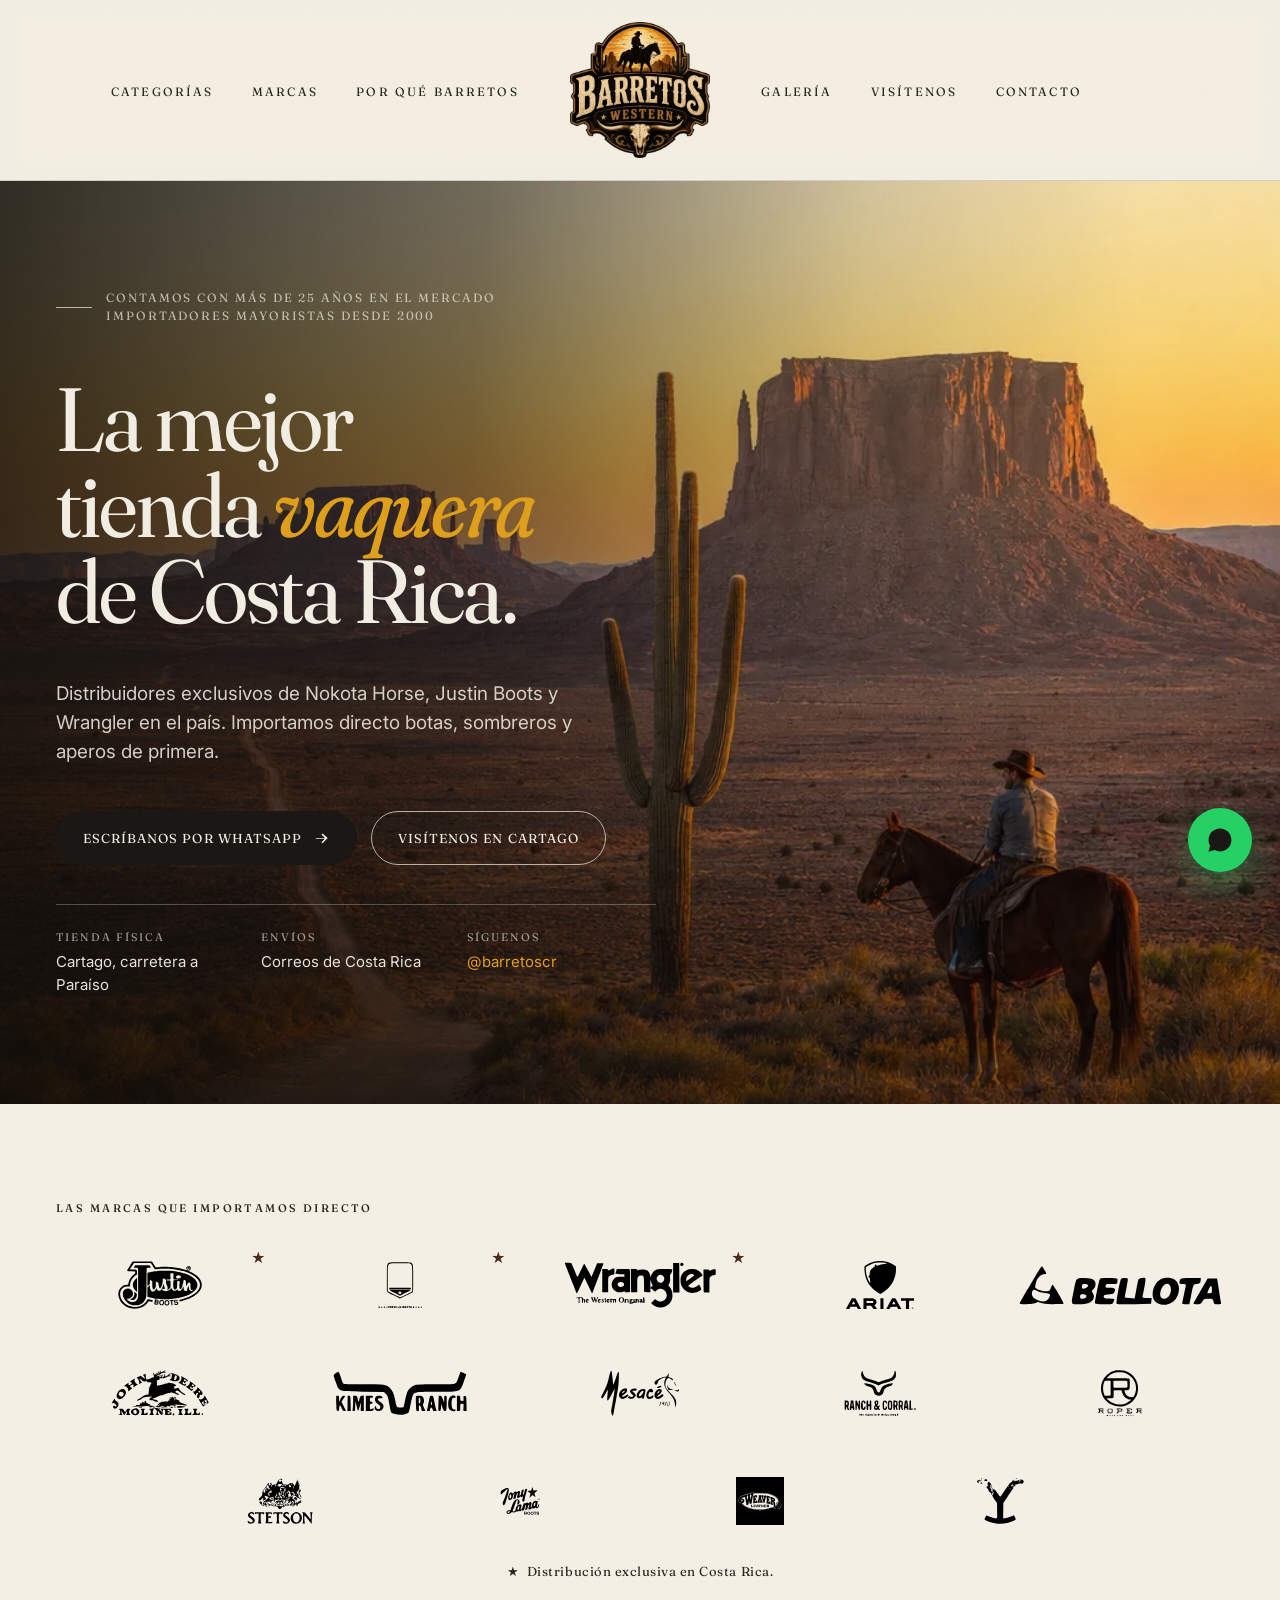
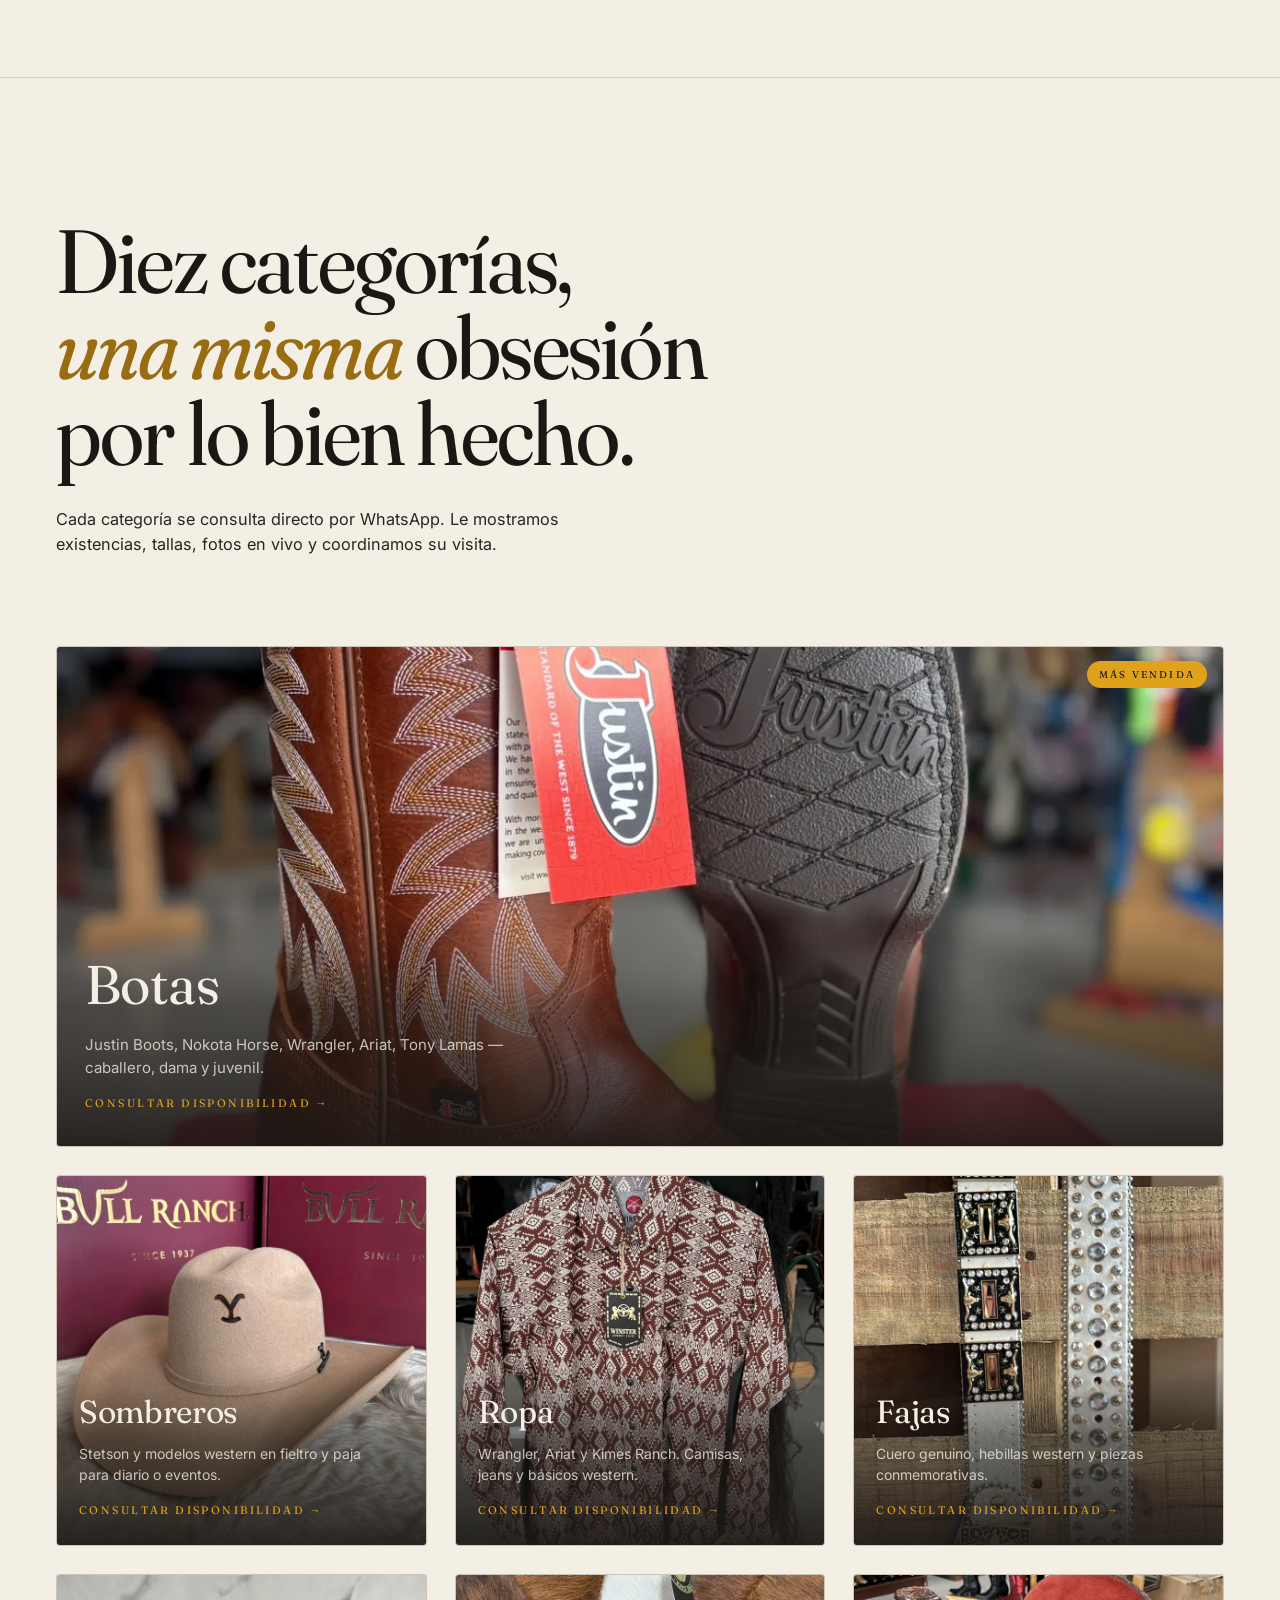
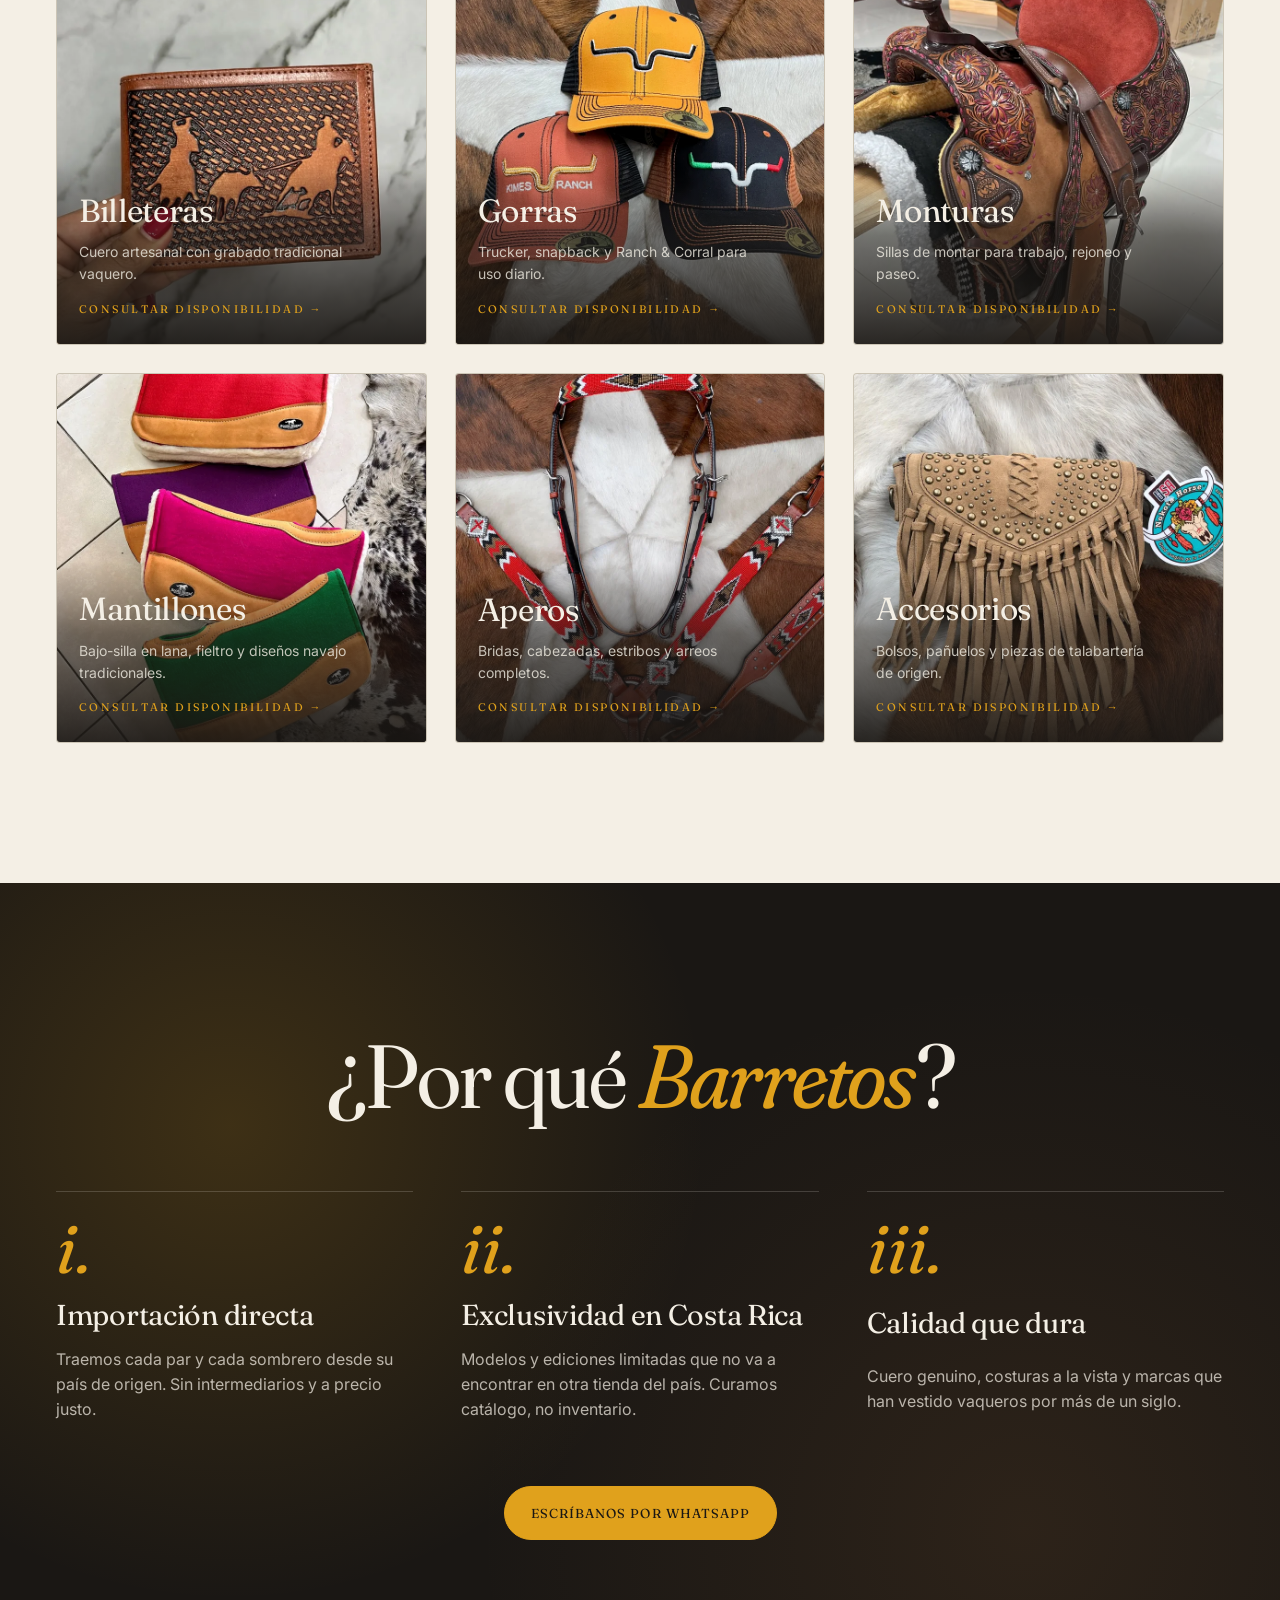
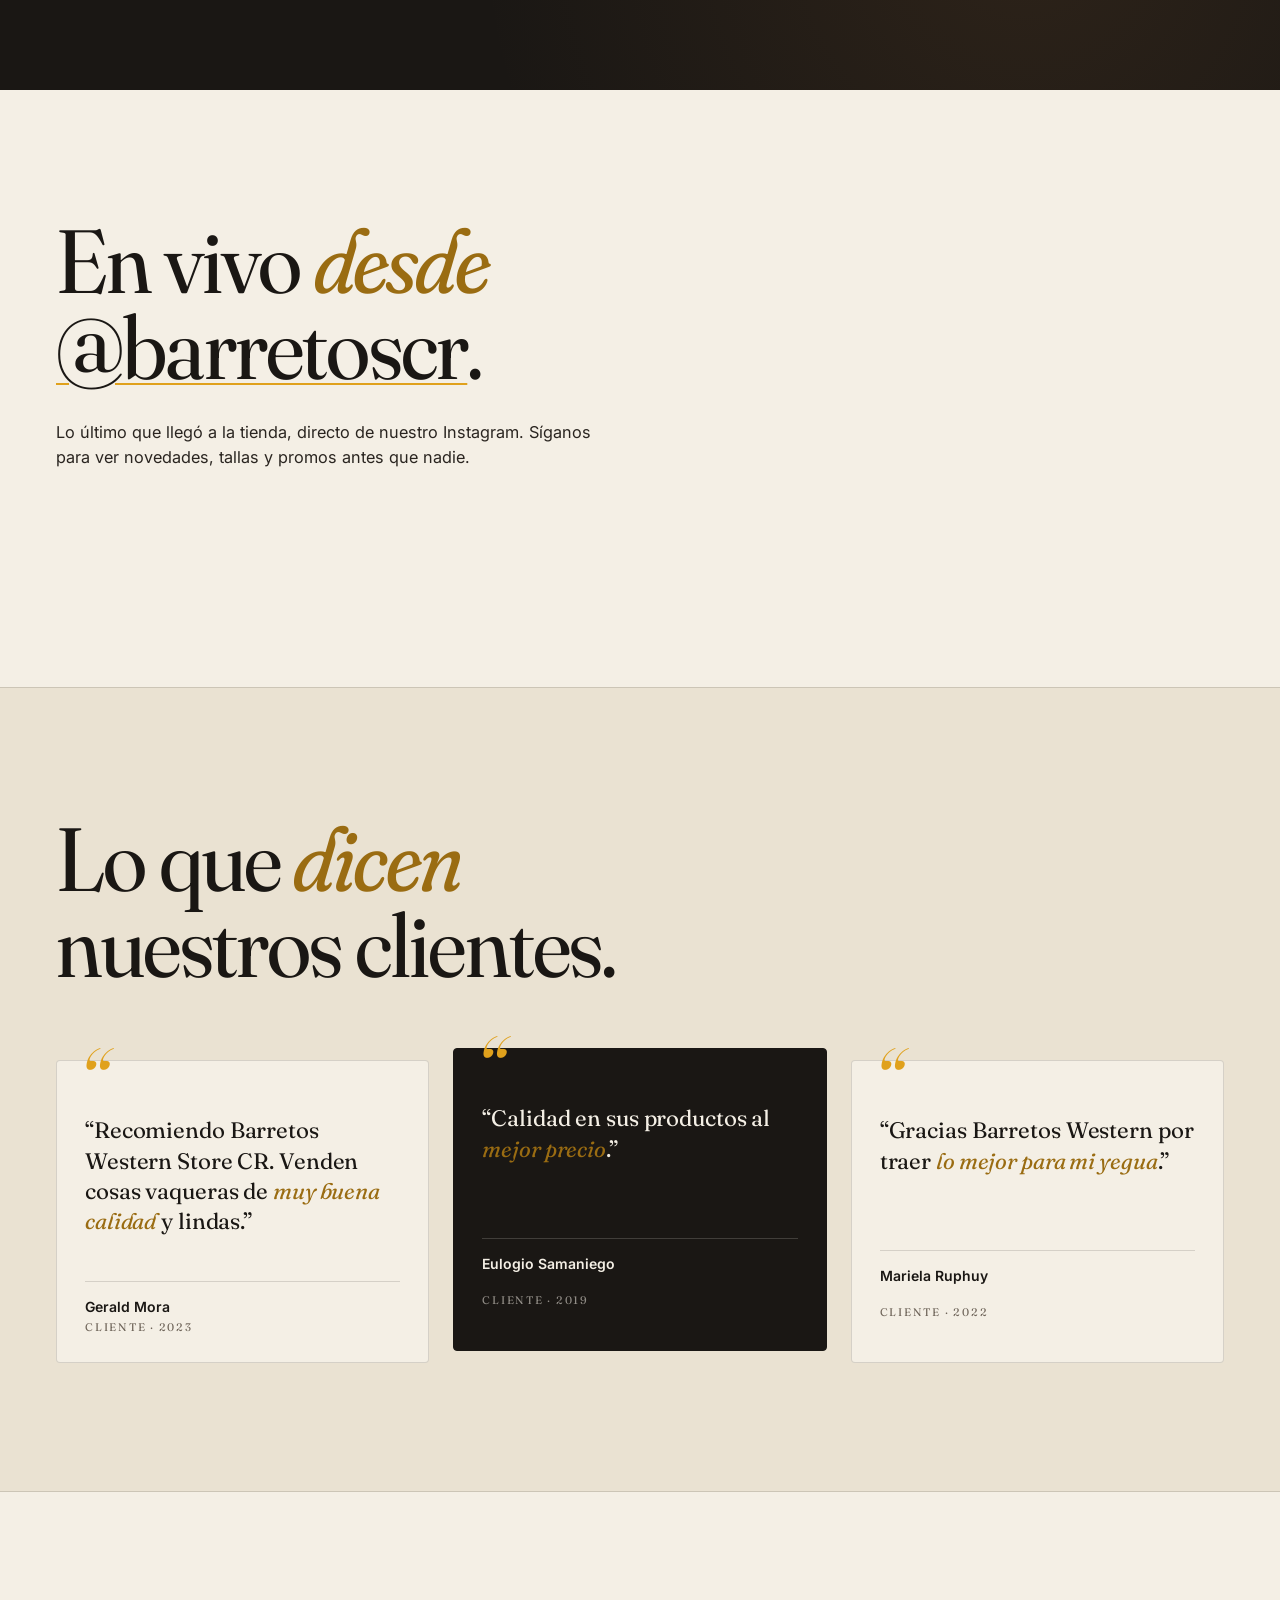
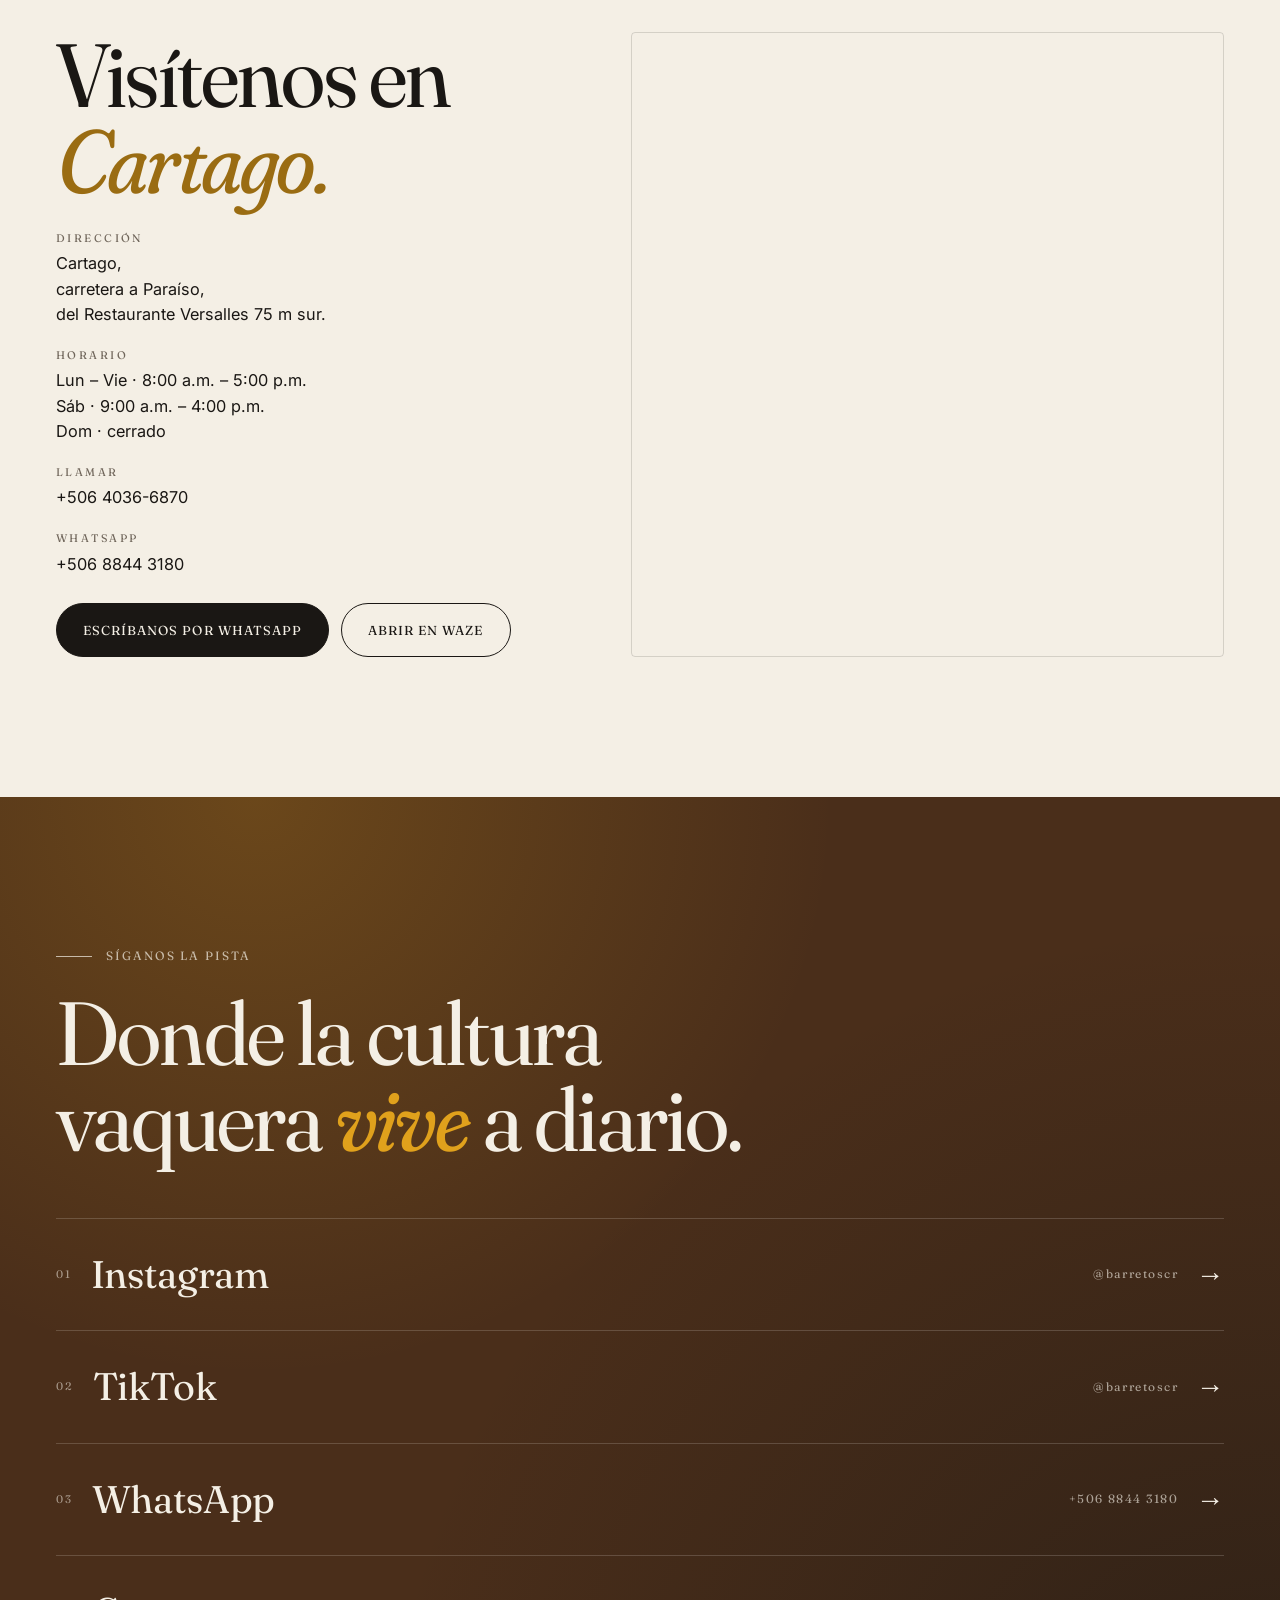
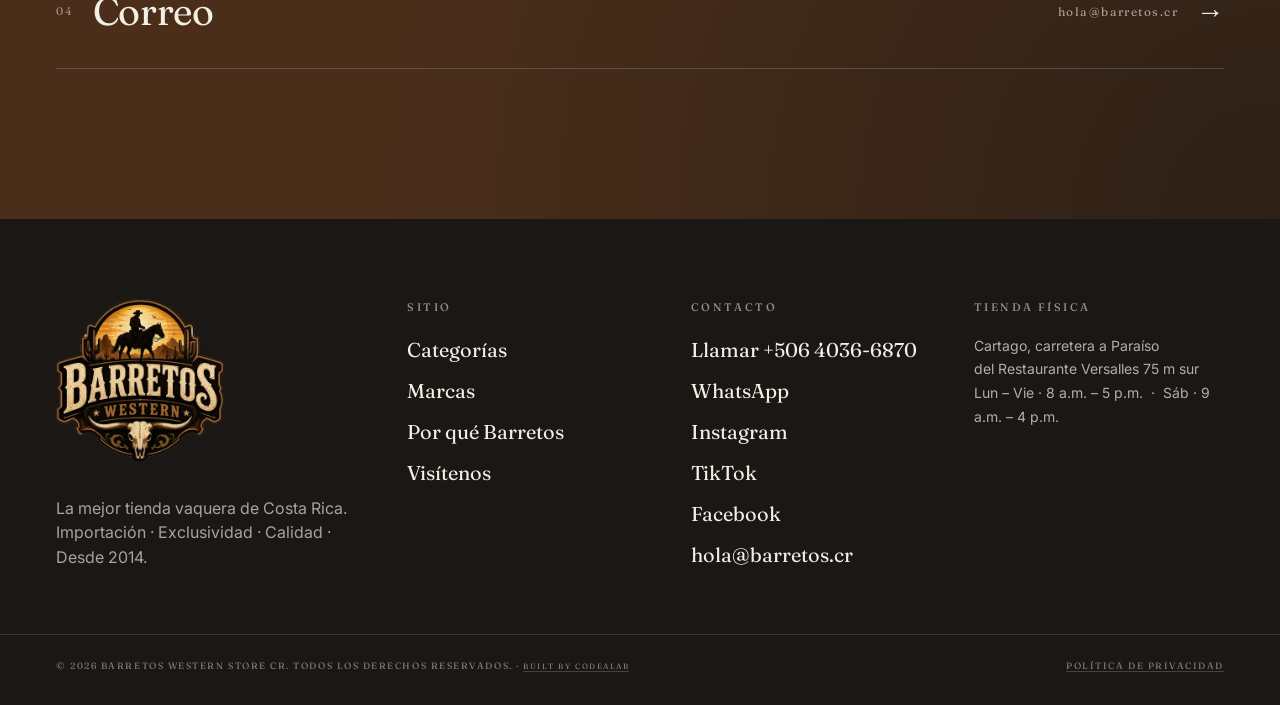
==== commit 787948b6: "feat(ig): integrar feed de Instagram con widget de Elfsight Reemplaza el lookbook oculto (placeholde" ====
--- a/index.html
+++ b/index.html
@@ -44,7 +44,7 @@
       rel="stylesheet">
   </noscript>
 
-  <link rel="stylesheet" href="assets/styles.css?v=20260610">
+  <link rel="stylesheet" href="assets/styles.css?v=20260622">
 
   <script type="application/ld+json">
 {
@@ -143,7 +143,7 @@
 
       <nav class="site-nav site-nav--right" aria-label="Navegación principal derecha">
         <ul>
-          <!-- <li><a href="#instagram">Galería</a></li> — oculto con el feed de IG -->
+          <li><a href="#instagram">Galería</a></li>
           <li><a href="#visitenos">Visítenos</a></li>
           <li><a href="#connect">Contacto</a></li>
         </ul>
@@ -157,7 +157,7 @@
         <li><a href="#categorias">Categorías</a></li>
         <li><a href="#marcas">Marcas</a></li>
         <li><a href="#por-que">Por qué Barretos</a></li>
-        <!-- <li><a href="#instagram">Galería</a></li> — oculto con el feed de IG -->
+        <li><a href="#instagram">Galería</a></li>
         <li><a href="#testimonios">Testimonios</a></li>
         <li><a href="#visitenos">Visítenos</a></li>
         <li><a href="#connect">Contacto</a></li>
@@ -504,23 +504,24 @@
       </div>
     </section>
 
-    <!-- ━━━━━━━━━━━━━━━━━━━━ INSTAGRAM LOOKBOOK (oculto temporalmente) ━━━━━━━━━━━━━━━━━━━━
-
-    La sección "En vivo desde @barretoscr" se removió porque todavía mostraba
-    placeholders de Unsplash, no el feed real. Para restaurarla tal cual estaba
-    (rail + 6 ig-card + controles + enlaces "Galería" en el nav), revertir el
-    commit que la ocultó:
-
-        git revert <hash de "ux: hide Instagram lookbook">
-
-    Luego re-agregar manualmente en privacidad/index.html el ítem "Galería" en
-    el nav desktop (site-nav--right) y en el mobile-nav:
-        <li><a href="../#instagram">Galería</a></li>
-
-    Cuando se integre el feed real de @barretoscr (API o exportación manual),
-    cada <img> debe llevar alt descriptivo del post. El CSS .lookbook / .ig-card
-    fue removido en fix/codex-review — añadir nuevamente al restaurar.
-  ━━━━━━━━━━━━━━━━━━━━━━━━━━━━━━━━━━━━━━━━━━━━━━━━━━━━━━━━━━━━━━━━━━━━━━━━━━━━━━ -->
+    <!-- ━━━━━━━━━━━━━━━━━━━━ INSTAGRAM ━━━━━━━━━━━━━━━━━━━━ -->
+    <section class="ig-feed" id="instagram" aria-labelledby="ig-title">
+      <div class="container">
+        <header class="section-head">
+          <h2 id="ig-title" class="display display--md">
+            En vivo <em>desde</em>
+            <a href="https://instagram.com/barretoscr" rel="noopener">@barretoscr</a>.
+          </h2>
+          <p class="section-sub">
+            Lo último que llegó a la tienda, directo de nuestro Instagram.
+            Síganos para ver novedades, tallas y promos antes que nadie.
+          </p>
+        </header>
+
+        <!-- Elfsight Instagram Feed — widget de terceros, render diferido (lazy) -->
+        <div class="elfsight-app-41efe69b-79df-4a19-b381-d80f578876e3" data-elfsight-app-lazy></div>
+      </div>
+    </section>
 
     <!-- ━━━━━━━━━━━━━━━━━━━━ TESTIMONIOS ━━━━━━━━━━━━━━━━━━━━ -->
     <section class="testimonials" id="testimonios" aria-labelledby="t-title">
@@ -706,6 +707,9 @@
     </div>
   </footer>
 
+  <!-- Elfsight Instagram Feed — plataforma de terceros (carga async, widget lazy) -->
+  <script src="https://elfsightcdn.com/platform.js" async></script>
+
   <script src="assets/script.js" defer></script>
 
   <!-- Google Analytics 4 — honra DNT / Global Privacy Control -->
--- a/assets/styles.css
+++ b/assets/styles.css
@@ -711,6 +711,18 @@
 .t-card--accent figcaption { border-top-color: rgba(244,239,229,0.18); }
 .t-card--accent figcaption span { color: rgba(244,239,229,0.55); }
 
+/* ━━━━━━━━━━━━━━━━━━━━ Instagram feed (Elfsight) ━━━━━━━━━━━━━━━━━━━━ */
+
+.ig-feed { padding-block: clamp(72px, 10vw, 130px); }
+.ig-feed h2 a {
+  text-decoration: underline;
+  text-decoration-thickness: 2px;
+  text-underline-offset: 4px;
+  text-decoration-color: var(--accent);
+  transition: color .2s ease;
+}
+.ig-feed h2 a:hover { color: var(--miel); }
+
 /* ━━━━━━━━━━━━━━━━━━━━ Visit / map ━━━━━━━━━━━━━━━━━━━━ */
 
 .visit { padding-block: clamp(80px, 11vw, 140px); }
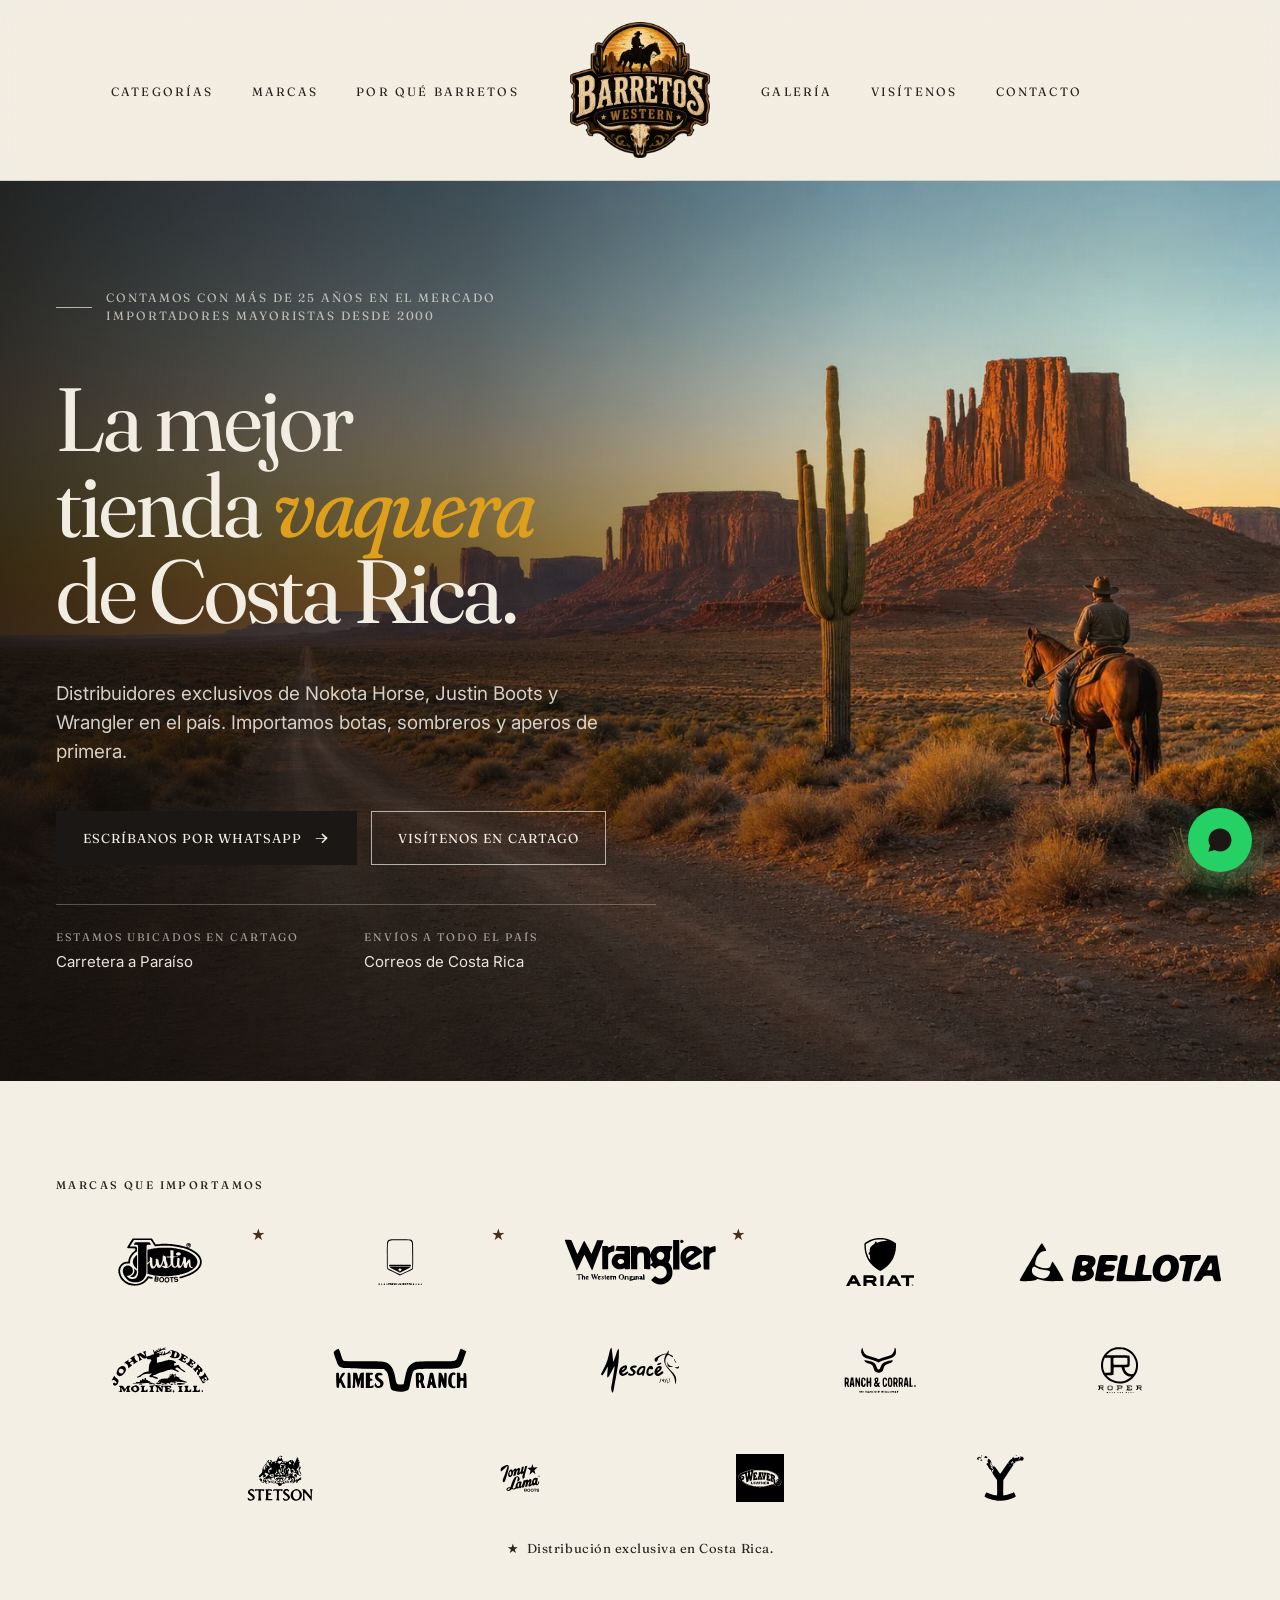
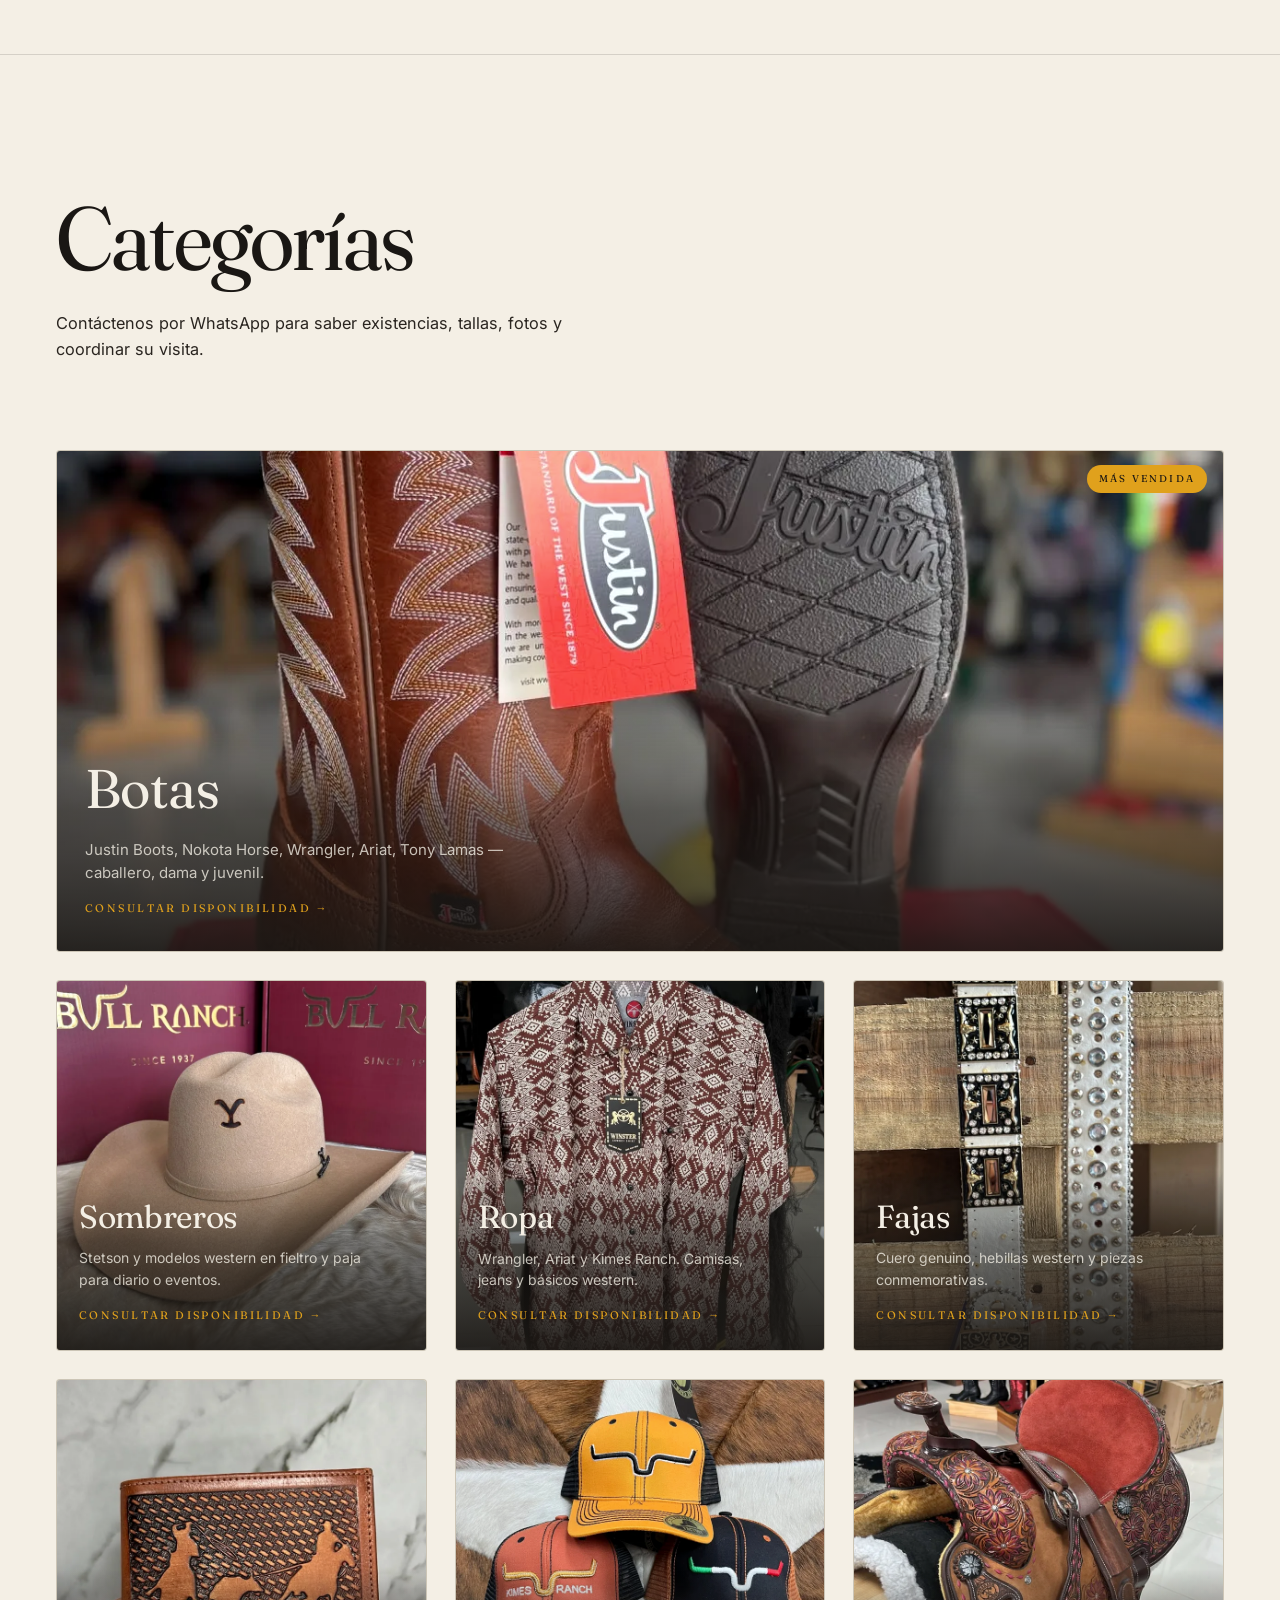
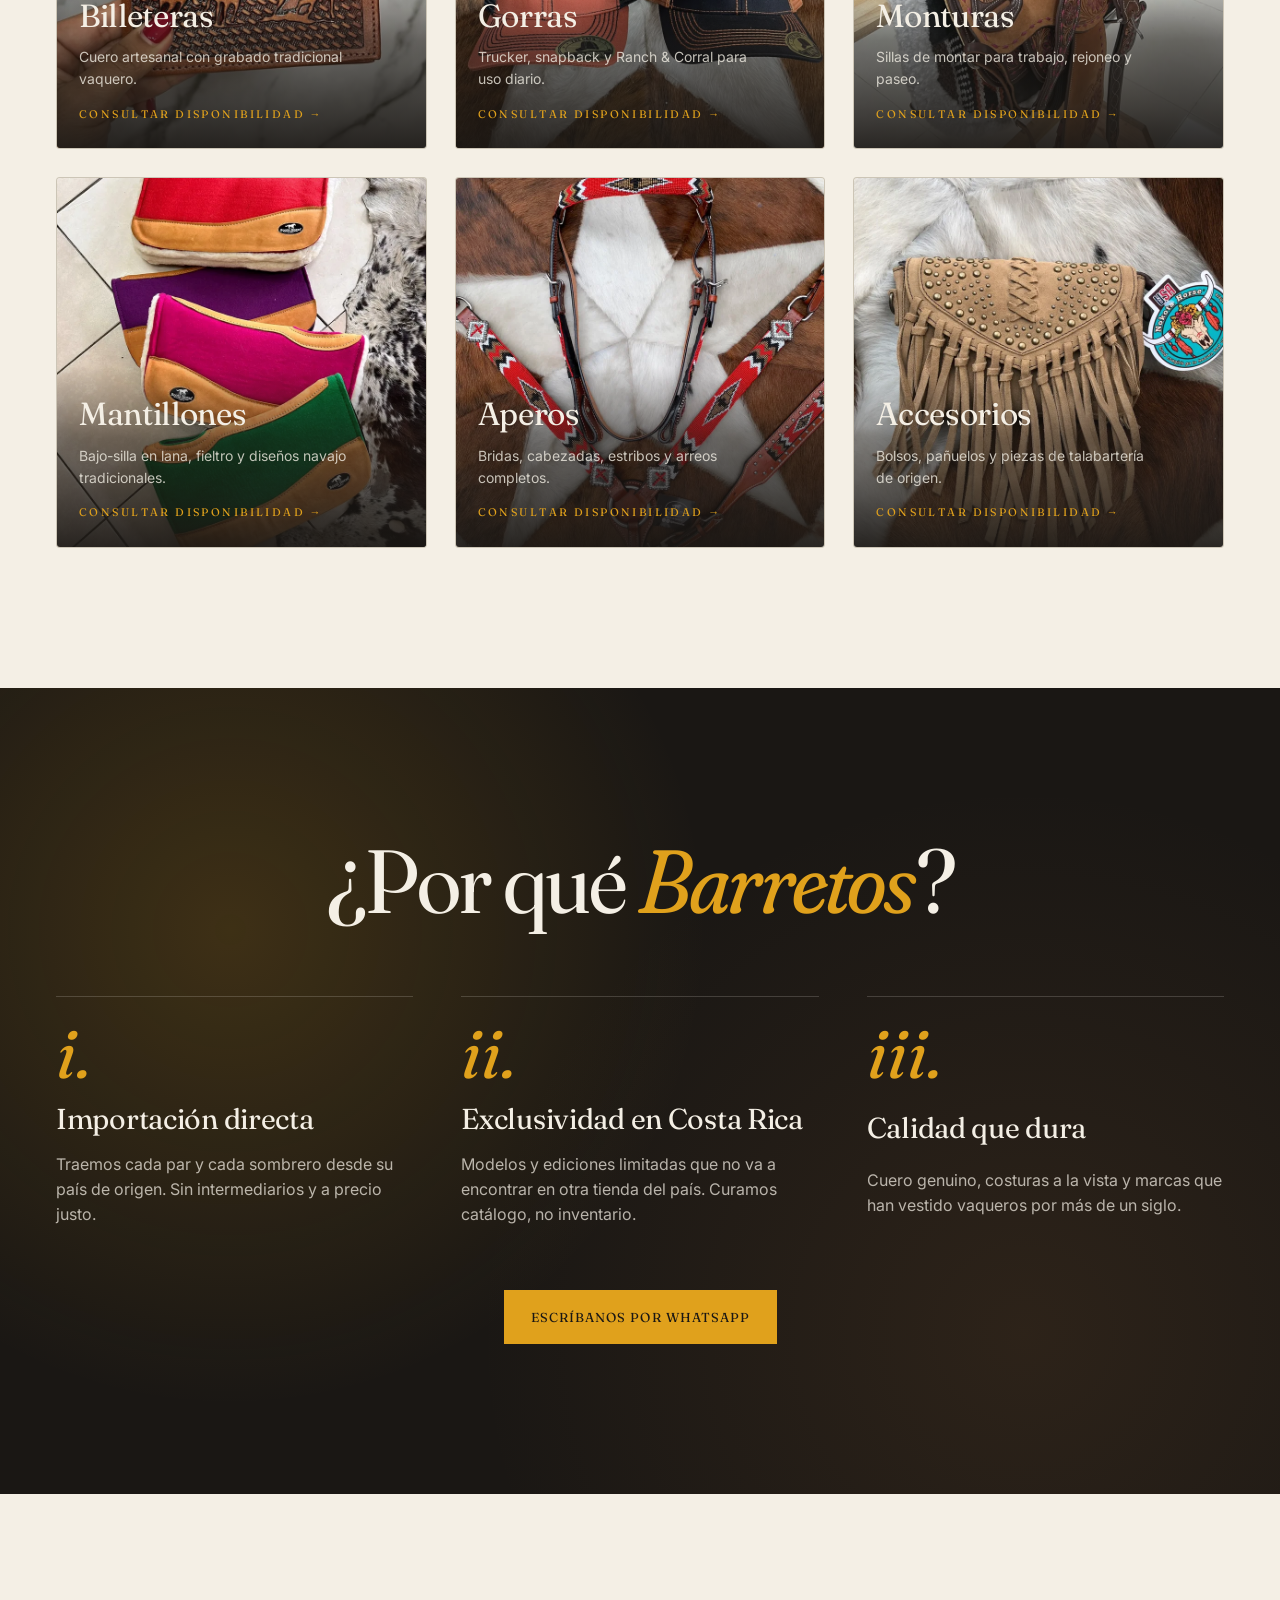
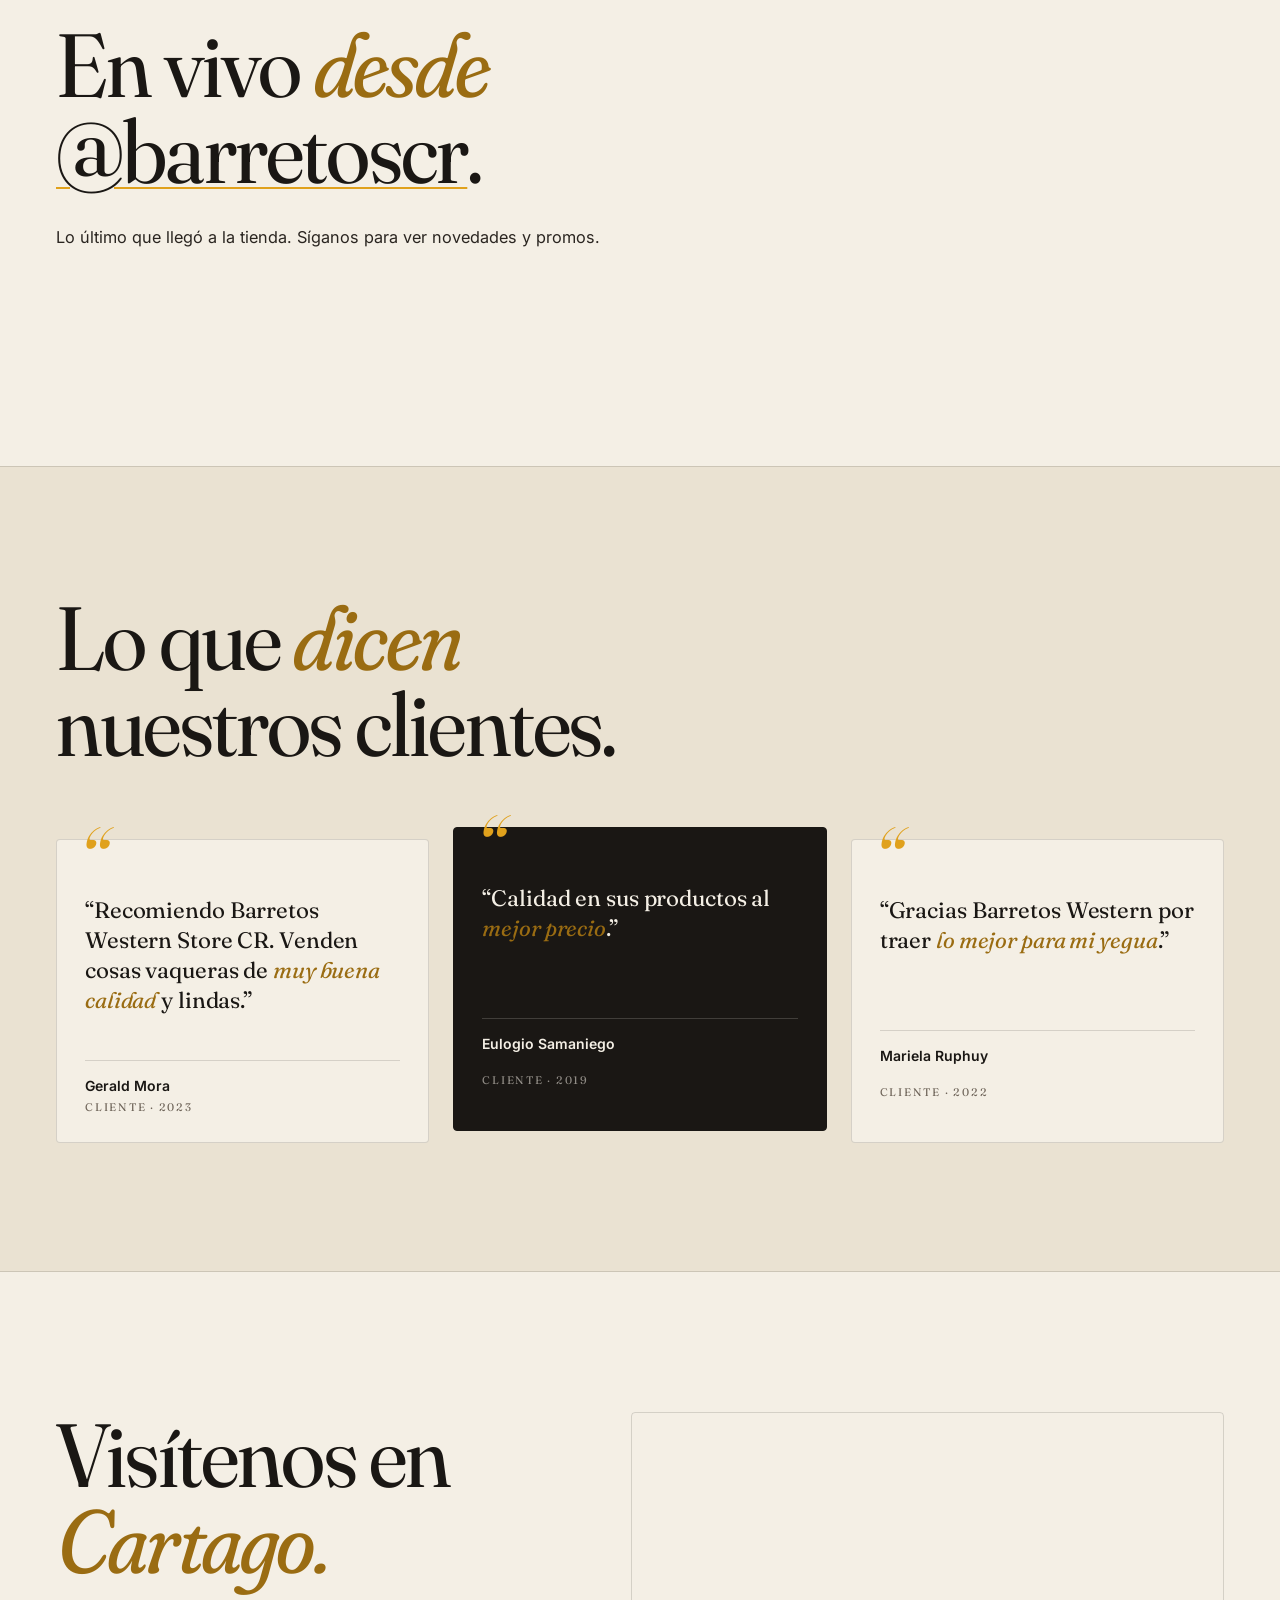
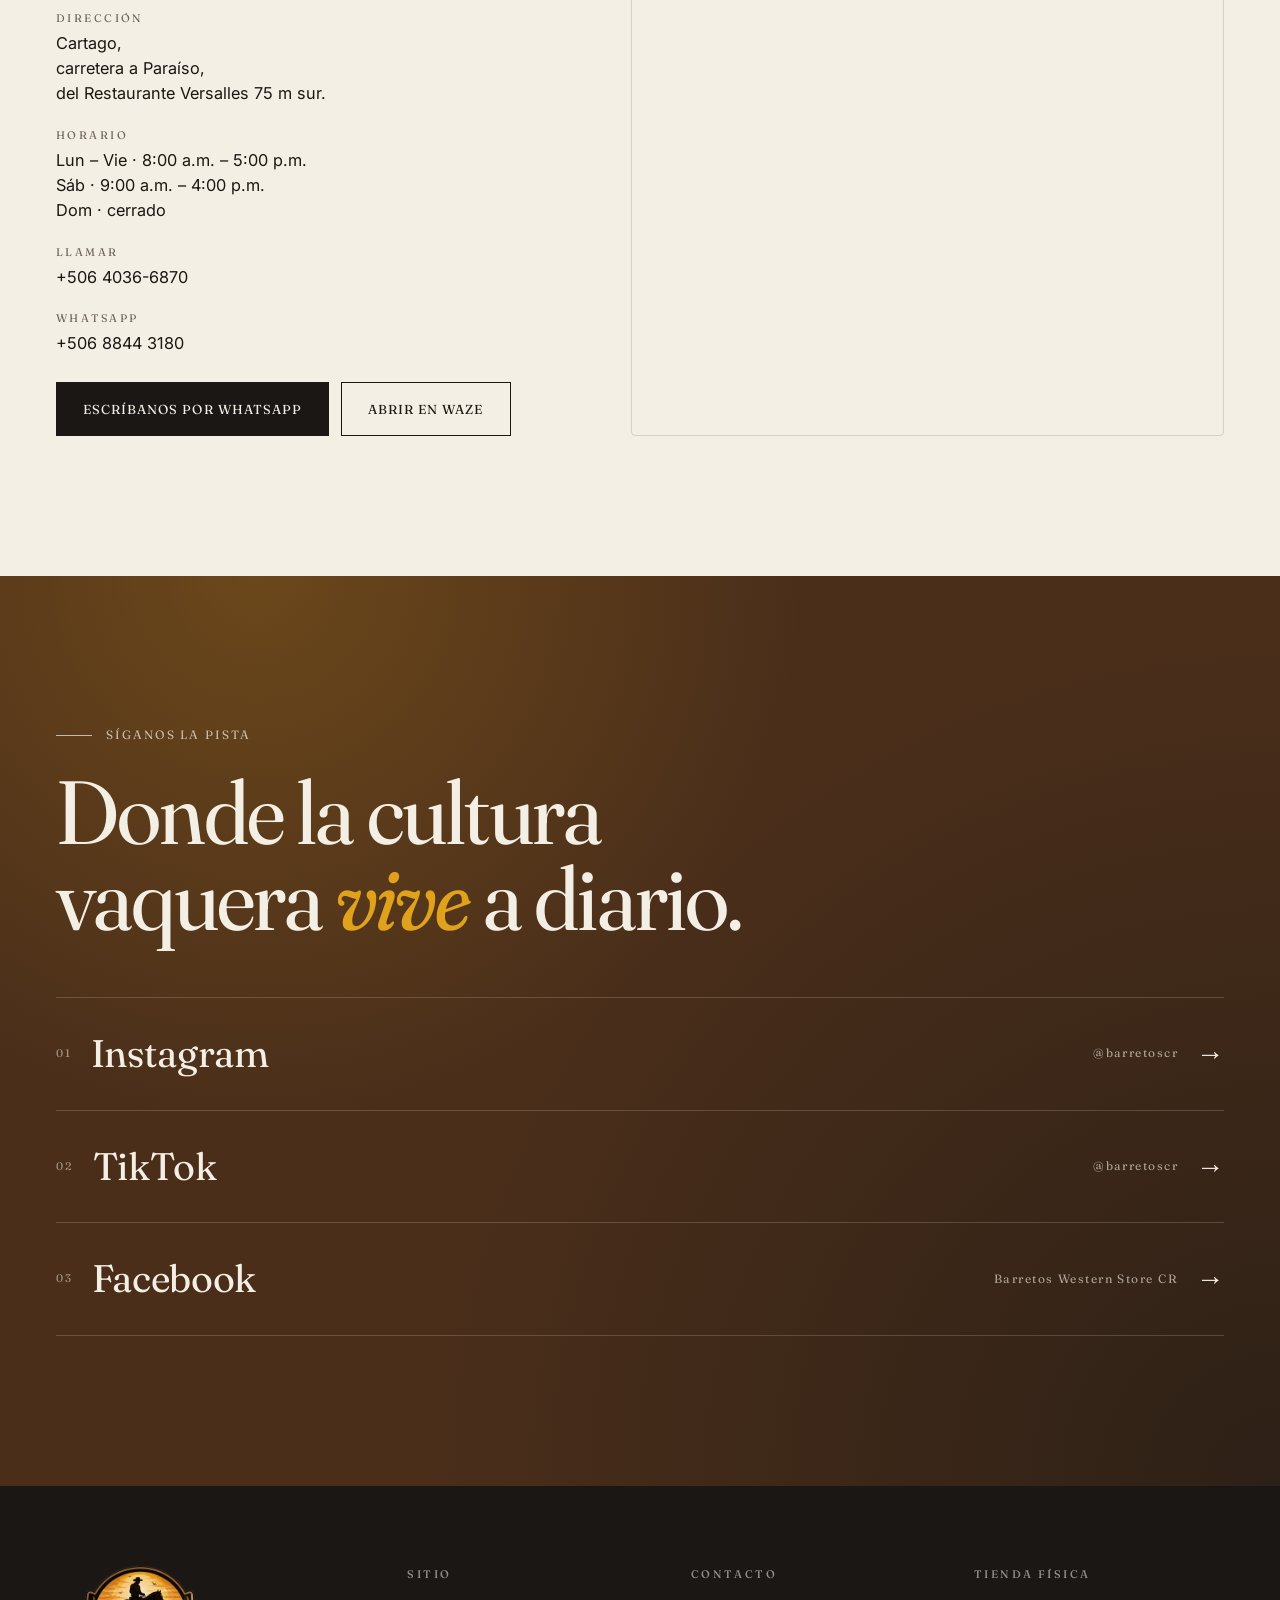
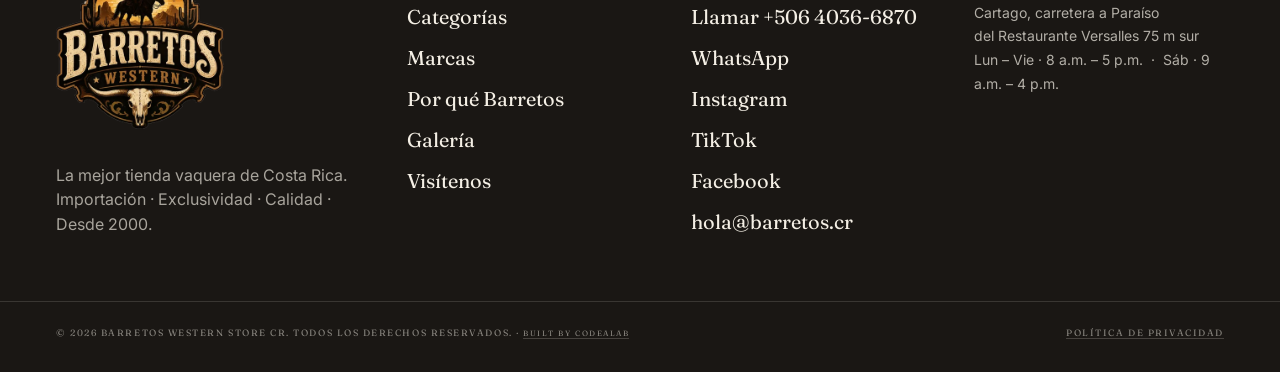
==== commit 8cf08ce9: "copy(home): refresco de textos + ajustes UI - Hero: subtítulo sin "directo"; mini-ficha hero-meta re" ====
--- a/index.html
+++ b/index.html
@@ -12,7 +12,7 @@
 
   <title>Barretos Western Store · Tienda Vaquera en Cartago, Costa Rica</title>
   <meta name="description"
-    content="Distribuidores exclusivos de Nokota Horse, Justin Boots y Wrangler en Costa Rica. Botas, sombreros y aperos western importados directo desde 2014. Escríbanos por WhatsApp.">
+    content="Distribuidores exclusivos de Nokota Horse, Justin Boots y Wrangler en Costa Rica. Botas, sombreros y aperos western importados directo desde 2000. Escríbanos por WhatsApp.">
   <link rel="canonical" href="https://barretos.cr/">
 
   <meta name="google-site-verification" content="Bd5Yy27x1V4vq8RcGWsoRCzhiceaFvMi2qmmuk29bGI">
@@ -22,7 +22,7 @@
   <meta property="og:site_name" content="Barretos Western Store">
   <meta property="og:title" content="Barretos Western Store · La mejor tienda vaquera de Costa Rica">
   <meta property="og:description"
-    content="Distribuidores exclusivos de Nokota Horse, Justin Boots y Wrangler en Costa Rica. Botas, sombreros y aperos western importados directo desde 2014. Escríbanos por WhatsApp.">
+    content="Distribuidores exclusivos de Nokota Horse, Justin Boots y Wrangler en Costa Rica. Botas, sombreros y aperos western importados directo desde 2000. Escríbanos por WhatsApp.">
   <meta property="og:url" content="https://barretos.cr/">
   <meta property="og:image" content="https://barretos.cr/og.jpg">
   <meta property="og:image:width" content="1200">
@@ -198,7 +198,7 @@
           </h1>
           <p class="lead lead--light">
             Distribuidores exclusivos de Nokota Horse, Justin Boots y Wrangler
-            en el país. Importamos directo botas, sombreros y aperos de primera.
+            en el país. Importamos botas, sombreros y aperos de primera.
           </p>
           <div class="hero-cta">
             <a class="btn btn--primary"
@@ -213,16 +213,12 @@
 
           <dl class="hero-meta hero-meta--light">
             <div>
-              <dt>Tienda física</dt>
-              <dd>Cartago, carretera a Paraíso</dd>
+              <dt>Estamos ubicados en Cartago</dt>
+              <dd>Carretera a Paraíso</dd>
             </div>
             <div>
-              <dt>Envíos</dt>
+              <dt>Envíos a todo el país</dt>
               <dd>Correos de Costa Rica</dd>
-            </div>
-            <div>
-              <dt>Síguenos</dt>
-              <dd><a href="https://instagram.com/barretoscr" rel="noopener">@barretoscr</a></dd>
             </div>
           </dl>
         </div>
@@ -233,23 +229,23 @@
     <section class="brands" id="marcas" aria-labelledby="brands-title">
       <div class="container">
         <header class="section-head section-head--mini">
-          <h2 id="brands-title" class="kicker">Las marcas que importamos directo</h2>
+          <h2 id="brands-title" class="kicker">Marcas que importamos</h2>
         </header>
         <ul class="brand-grid" role="list">
           <li class="brand brand--exclusive">
             <img class="brand-logo" src="assets/brands/justin-boots.svg" alt="Justin Boots"
-              title="Justin Boots — Distribución exclusiva en Costa Rica" loading="lazy">
-            <span class="brand-tag" aria-label="Distribución exclusiva en Costa Rica">★</span>
+              title="Justin Boots — Distribuidores exclusivos en Costa Rica" loading="lazy">
+            <span class="brand-tag" aria-label="Distribuidores exclusivos en Costa Rica">★</span>
           </li>
           <li class="brand brand--exclusive">
             <img class="brand-logo" src="assets/brands/nokota-horse.svg" alt="Nokota Horse"
-              title="Nokota Horse — Distribución exclusiva en Costa Rica" loading="lazy">
-            <span class="brand-tag" aria-label="Distribución exclusiva en Costa Rica">★</span>
+              title="Nokota Horse — Distribuidores exclusivos en Costa Rica" loading="lazy">
+            <span class="brand-tag" aria-label="Distribuidores exclusivos en Costa Rica">★</span>
           </li>
           <li class="brand brand--exclusive">
             <img class="brand-logo" src="assets/brands/wrangler.svg" alt="Wrangler"
-              title="Wrangler — Distribución exclusiva en Costa Rica" loading="lazy">
-            <span class="brand-tag" aria-label="Distribución exclusiva en Costa Rica">★</span>
+              title="Wrangler — Distribuidores exclusivos en Costa Rica" loading="lazy">
+            <span class="brand-tag" aria-label="Distribuidores exclusivos en Costa Rica">★</span>
           </li>
           <li class="brand">
             <img class="brand-logo" src="assets/brands/ariat.svg" alt="Ariat" title="Ariat" loading="lazy">
@@ -301,12 +297,11 @@
       <div class="container">
         <header class="section-head">
           <h2 id="cat-title" class="display display--md">
-            Diez categorías,<br>
-            <em>una misma</em> obsesión por lo bien hecho.
+            Categorías
           </h2>
           <p class="section-sub">
-            Cada categoría se consulta directo por WhatsApp. Le mostramos
-            existencias, tallas, fotos en vivo y coordinamos su visita.
+            Contáctenos por WhatsApp para saber existencias, tallas, fotos
+            y coordinar su visita.
           </p>
         </header>
 
@@ -513,8 +508,7 @@
             <a href="https://instagram.com/barretoscr" rel="noopener">@barretoscr</a>.
           </h2>
           <p class="section-sub">
-            Lo último que llegó a la tienda, directo de nuestro Instagram.
-            Síganos para ver novedades, tallas y promos antes que nadie.
+            Lo último que llegó a la tienda. Síganos para ver novedades y promos.
           </p>
         </header>
 
@@ -637,18 +631,10 @@
             </a>
           </li>
           <li>
-            <a href="https://wa.me/50688443180" rel="noopener">
+            <a href="https://www.facebook.com/LaredoWesternWearCR/" rel="noopener">
               <span class="connect-tag">03</span>
-              <span class="connect-name">WhatsApp</span>
-              <span class="connect-handle">+506 8844 3180</span>
-              <span class="connect-arrow" aria-hidden="true">&rarr;</span>
-            </a>
-          </li>
-          <li>
-            <a href="mailto:hola@barretos.cr">
-              <span class="connect-tag">04</span>
-              <span class="connect-name">Correo</span>
-              <span class="connect-handle">hola@barretos.cr</span>
+              <span class="connect-name">Facebook</span>
+              <span class="connect-handle">Barretos Western Store CR</span>
               <span class="connect-arrow" aria-hidden="true">&rarr;</span>
             </a>
           </li>
@@ -665,7 +651,7 @@
           srcset="assets/logo-illustrated-400.webp 400w, assets/logo-illustrated-800.webp 800w" sizes="160px"
           width="1211" height="1174" alt="Barretos Western Store CR" loading="lazy">
 
-        <p>La mejor tienda vaquera de Costa Rica.<br>Importación · Exclusividad · Calidad · Desde 2014.</p>
+        <p>La mejor tienda vaquera de Costa Rica.<br>Importación · Exclusividad · Calidad · Desde 2000.</p>
       </div>
 
       <nav aria-label="Navegación pie de página" class="footer-nav">
@@ -674,6 +660,7 @@
           <li><a href="#categorias">Categorías</a></li>
           <li><a href="#marcas">Marcas</a></li>
           <li><a href="#por-que">Por qué Barretos</a></li>
+          <li><a href="#instagram">Galería</a></li>
           <li><a href="#visitenos">Visítenos</a></li>
         </ul>
       </nav>
--- a/assets/styles.css
+++ b/assets/styles.css
@@ -148,7 +148,7 @@
   border: 1px solid var(--ink);
   background: var(--ink);
   color: var(--bg);
-  border-radius: 999px;
+  border-radius: 0;
   cursor: pointer;
   transition: transform .35s var(--ease), background .25s var(--ease), color .25s var(--ease);
   will-change: transform;
